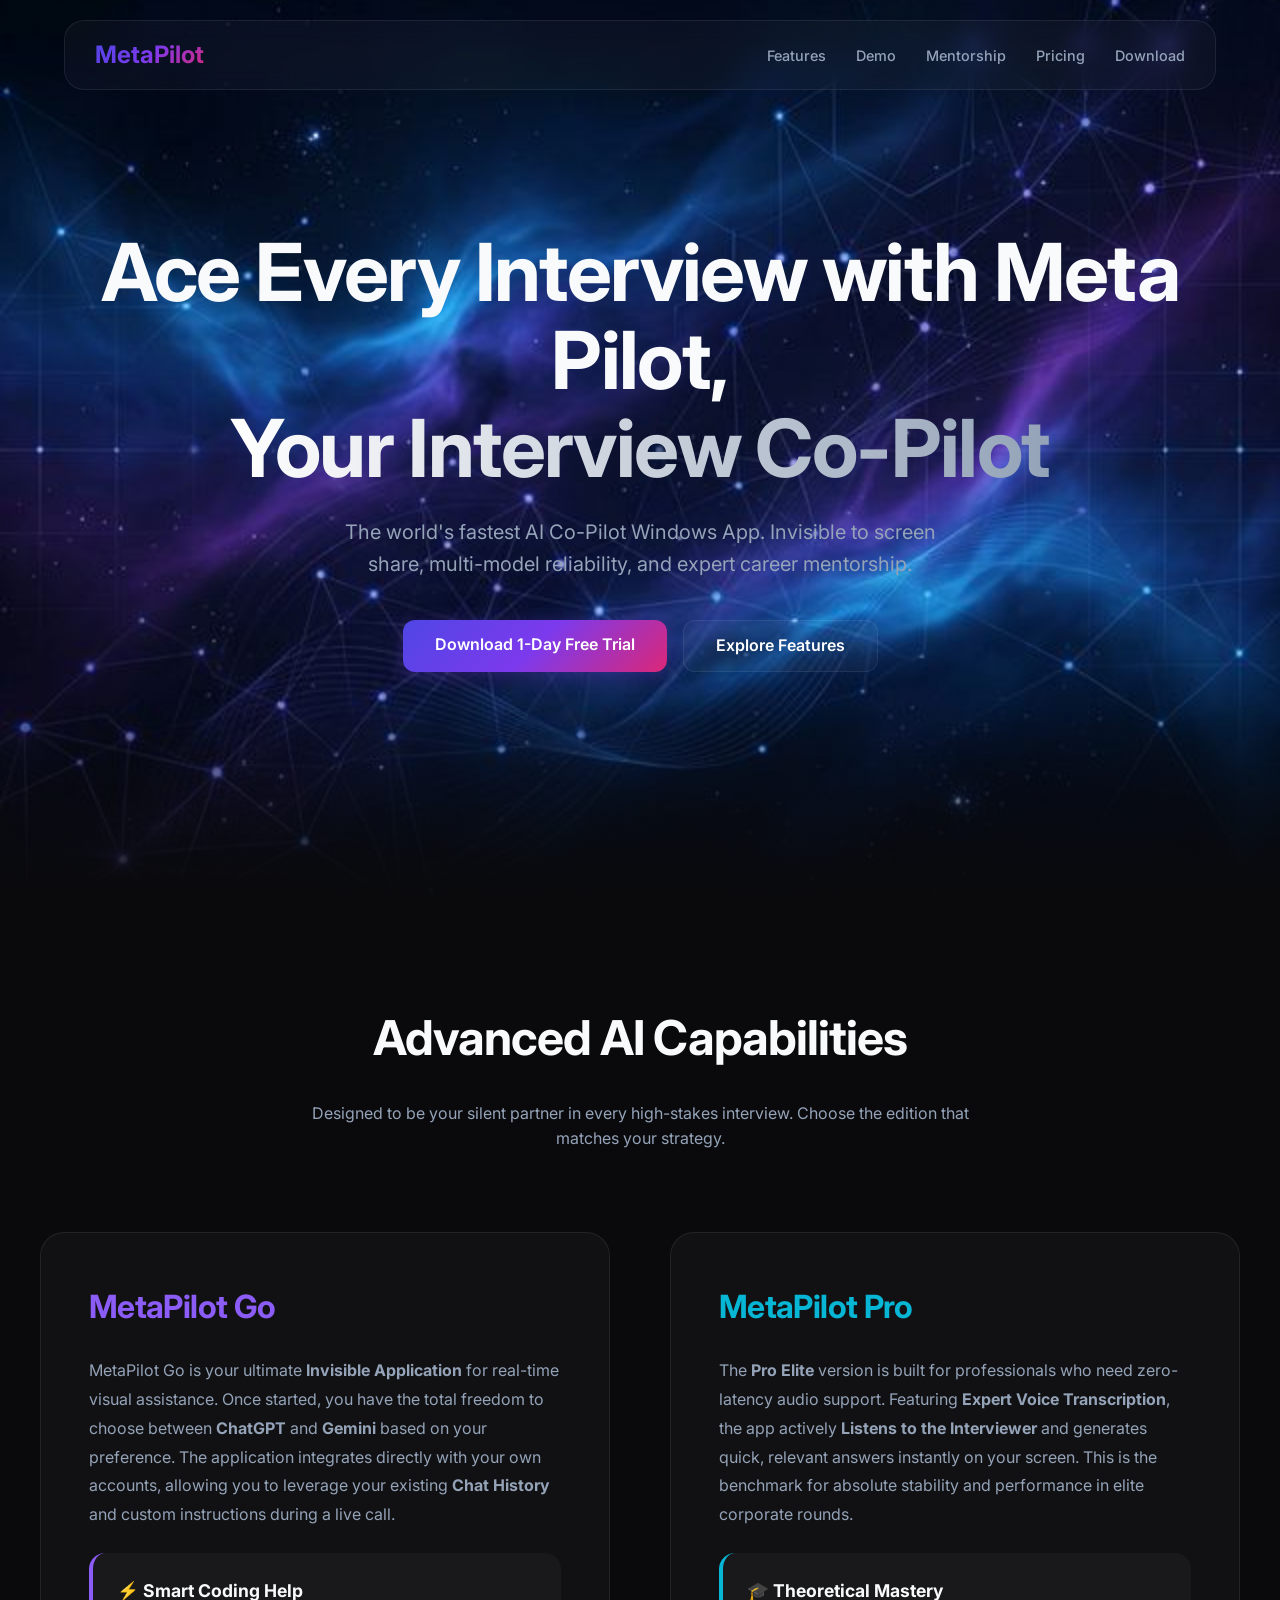
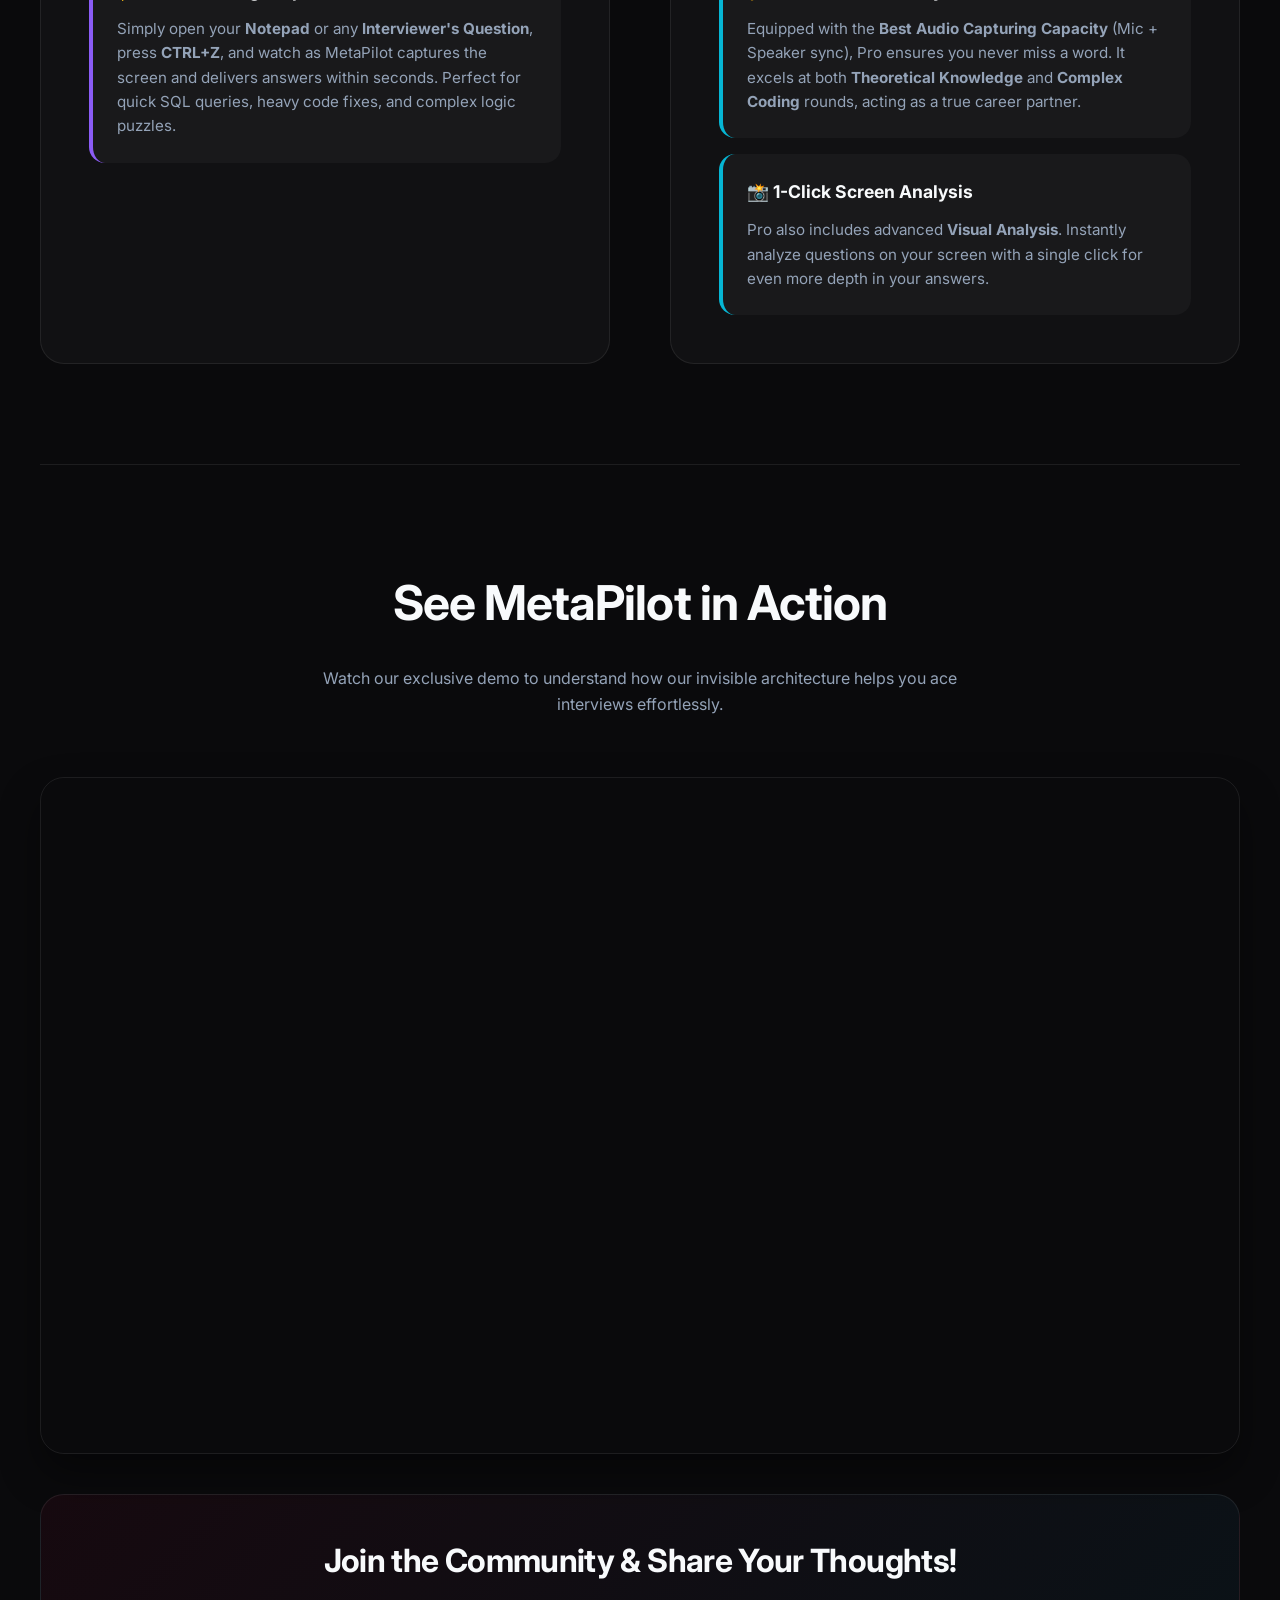
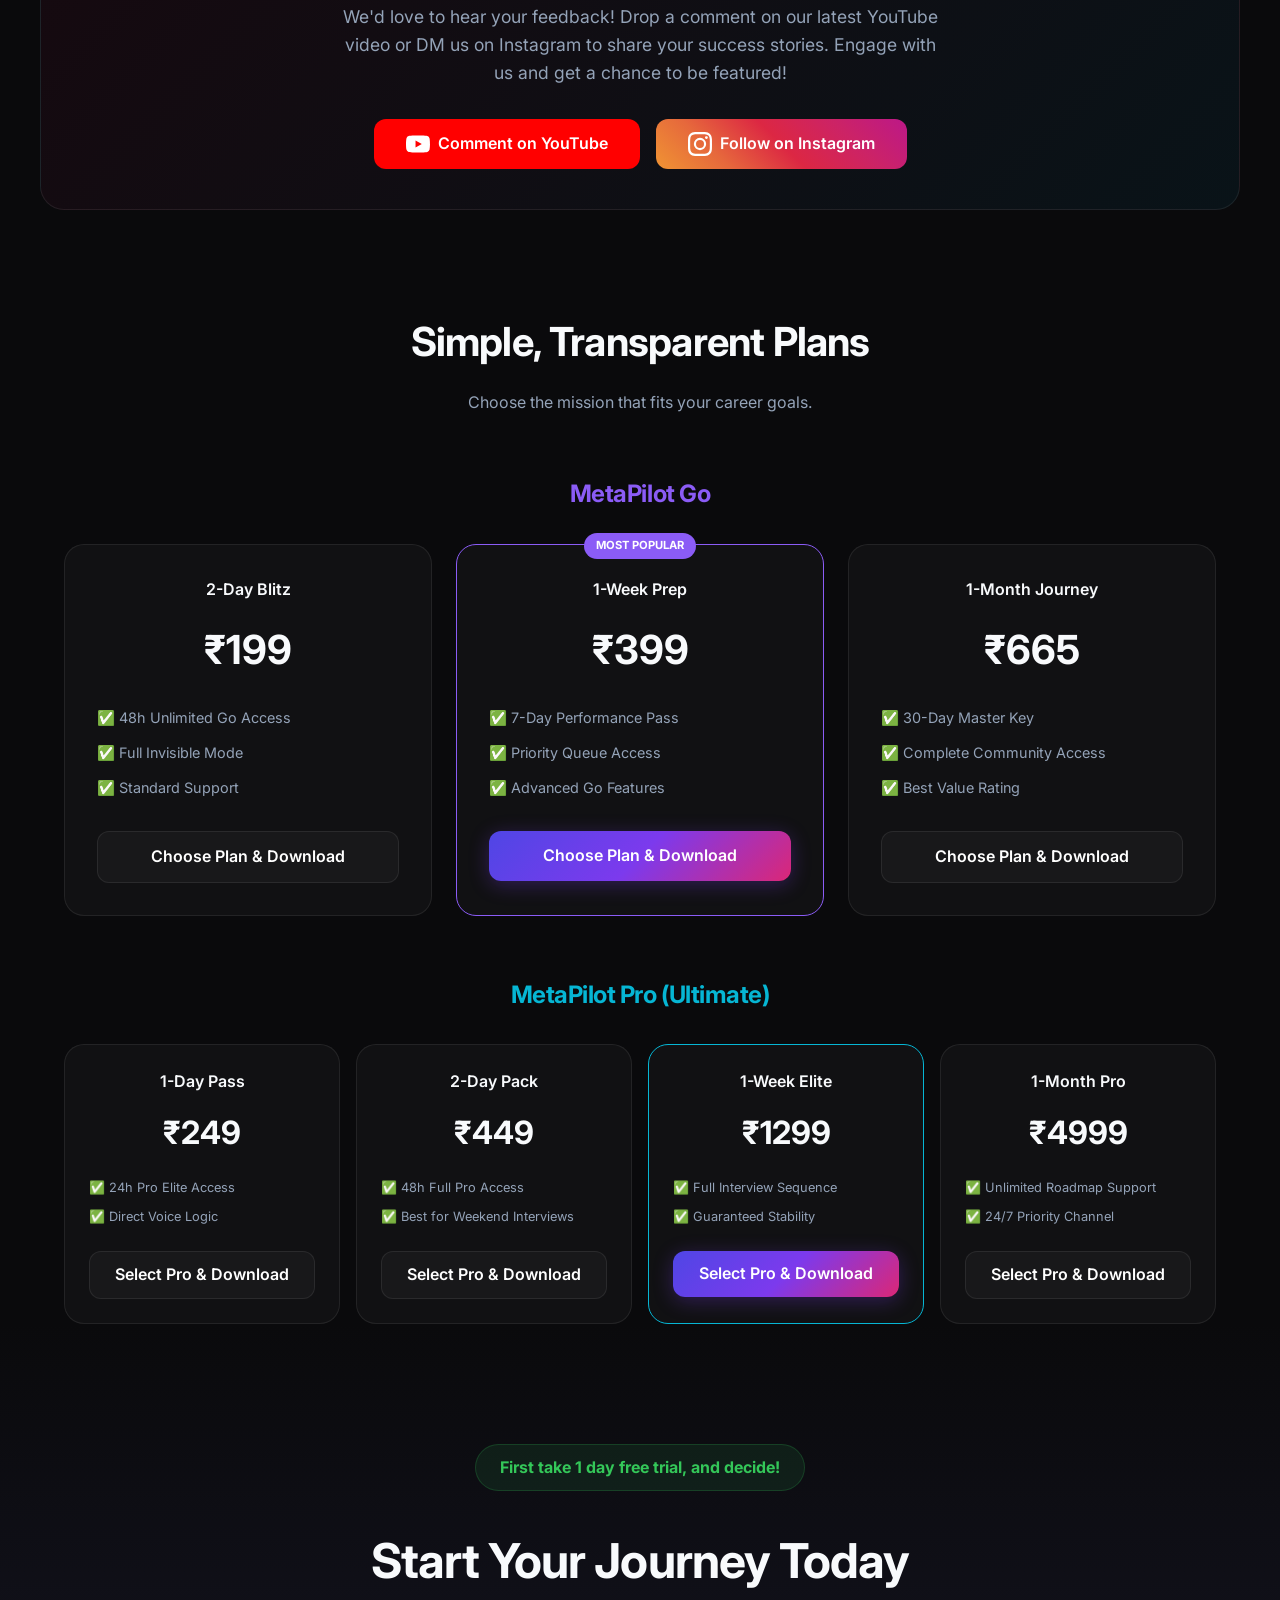
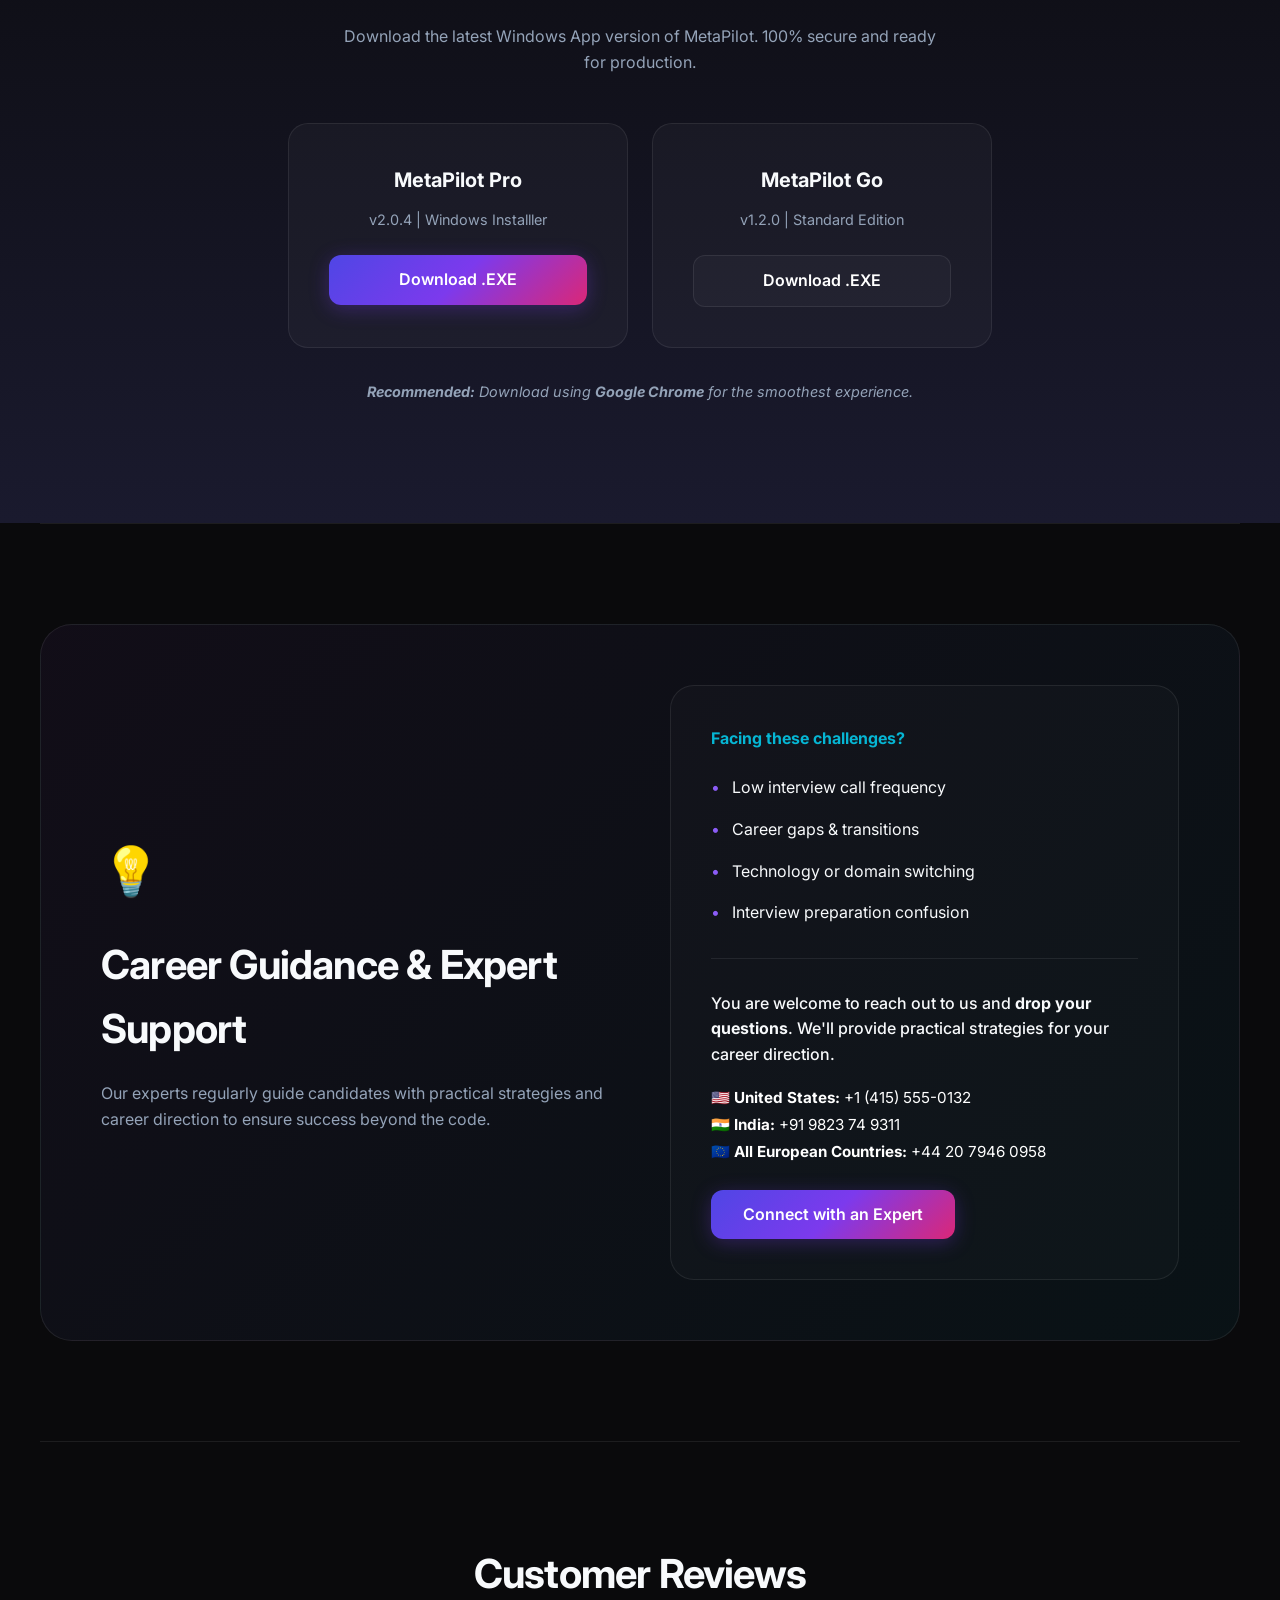
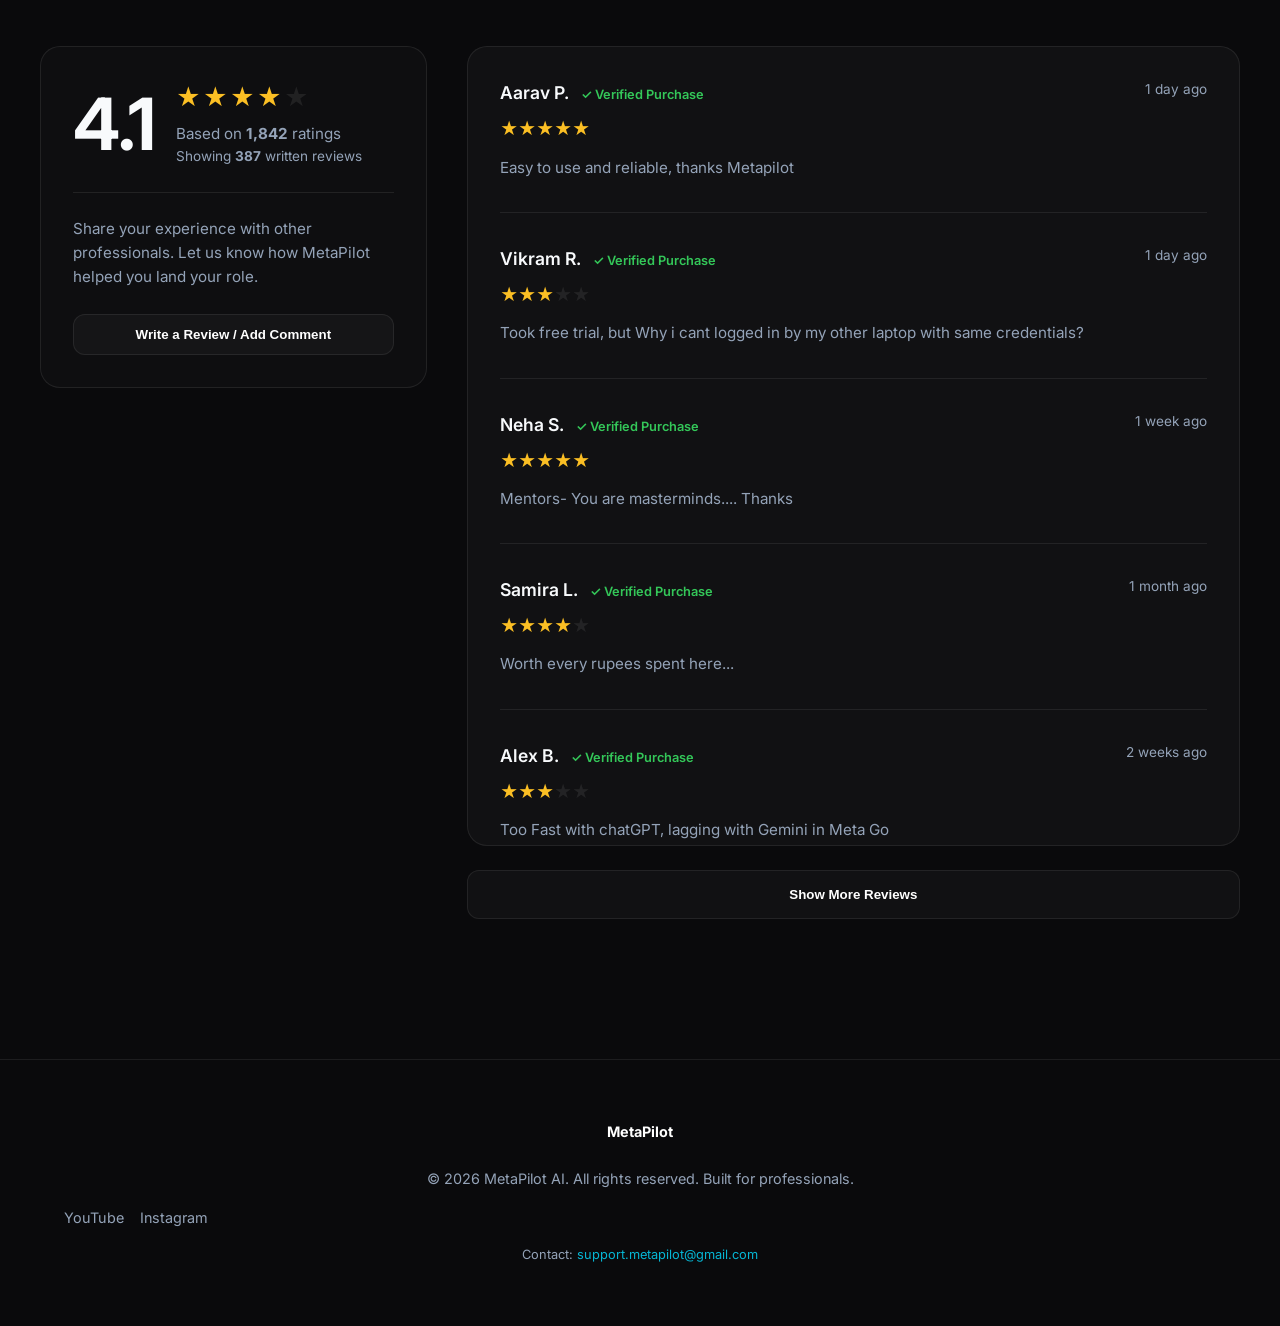
==== index.html @ 5169c0a6 "Add files via upload Youtube and Insta link" ====
<!DOCTYPE html>
<html lang="en">
<head>
    <meta charset="UTF-8">
    <meta name="viewport" content="width=device-width, initial-scale=1.0">
    <title>MetaPilot - World's Fastest AI Interview Co-Pilot</title>
    <meta name="description" content="Ace every interview with MetaPilot Pro/Go Windows App. Sub-0.5s real-time AI assistance, visual screenshot analysis, and 100% invisible mode architecture.">
    <link rel="stylesheet" href="style.css?v=3">
    <link rel="preconnect" href="https://fonts.googleapis.com">
    <link rel="preconnect" href="https://fonts.gstatic.com" crossorigin>
    <link href="https://fonts.googleapis.com/css2?family=Inter:wght@400;600;700&display=swap" rel="stylesheet">
</head>
<body>
    <nav class="navbar glass">
        <div style="font-weight: 700; font-size: 1.5rem; background: var(--nebula-gradient); -webkit-background-clip: text; background-clip: text; -webkit-text-fill-color: transparent;">MetaPilot</div>
        <div class="nav-links">
            <a href="#features">Features</a>
            <a href="#demo">Demo</a>
            <a href="#mentorship">Mentorship</a>
            <a href="#pricing">Pricing</a>
            <a href="#download">Download</a>
        </div>
    </nav>

    <header class="hero" style="position: relative; height: 100vh; display: flex; align-items: center; justify-content: center; overflow: hidden; background: url('images/hero-bg.png') center/cover no-repeat;">
        <div class="container reveal" style="text-align: center; z-index: 1;">
            <h1 style="font-size: clamp(2.5rem, 8vw, 5rem); font-weight: 700; line-height: 1.1; margin-bottom: 24px;">Ace Every Interview with Meta Pilot,<br><span class="gradient-text">Your Interview Co-Pilot</span></h1>
            <p style="color: var(--text-dim); font-size: 1.25rem; max-width: 600px; margin: 0 auto 40px; line-height: 1.6;">The world's fastest AI Co-Pilot Windows App. Invisible to screen share, multi-model reliability, and expert career mentorship.</p>
            <div style="display: flex; gap: 16px; justify-content: center;">
                <a href="#download" class="btn btn-primary">Download 1-Day Free Trial</a>
                <a href="#features" class="btn btn-secondary">Explore Features</a>
            </div>
        </div>
        <div style="position: absolute; bottom: 0; left: 0; width: 100%; height: 200px; background: linear-gradient(transparent, var(--primary-bg));"></div>
    </header>

    <section id="features" class="container reveal" style="padding: 100px 0;">
        <div style="text-align: center; margin-bottom: 80px;">
            <h2 style="font-size: 3rem; margin-bottom: 24px;">Advanced AI Capabilities</h2>
            <p style="color: var(--text-dim); max-width: 700px; margin: 0 auto;">Designed to be your silent partner in every high-stakes interview. Choose the edition that matches your strategy.</p>
        </div>

        <div class="features-grid">
            <div class="glass" style="padding: 48px; border-radius: 24px;">
                <h3 style="color: var(--accent-purple); font-size: 2rem; margin-bottom: 24px;">MetaPilot Go</h3>
                <p style="color: var(--text-dim); line-height: 1.8; margin-bottom: 24px;">
                    MetaPilot Go is your ultimate <b>Invisible Application</b> for real-time visual assistance. 
                    Once started, you have the total freedom to choose between <b>ChatGPT</b> and <b>Gemini</b> based on your preference. 
                    The application integrates directly with your own accounts, allowing you to leverage your existing <b>Chat History</b> and custom instructions during a live call.
                </p>
                <div style="background: rgba(255,255,255,0.03); padding: 24px; border-radius: 16px; border-left: 4px solid var(--accent-purple);">
                    <h4 style="margin-bottom: 12px; font-size: 1.1rem;">⚡ Smart Coding Help</h4>
                    <p style="font-size: 0.95rem; color: var(--text-dim); line-height: 1.6;">
                        Simply open your <b>Notepad</b> or any <b>Interviewer's Question</b>, press <b>CTRL+Z</b>, and watch as MetaPilot captures the screen and delivers answers within seconds. 
                        Perfect for quick SQL queries, heavy code fixes, and complex logic puzzles.
                    </p>
                </div>
            </div>

            <div class="glass" style="padding: 48px; border-radius: 24px;">
                <h3 style="color: var(--accent-cyan); font-size: 2rem; margin-bottom: 24px;">MetaPilot Pro</h3>
                <p style="color: var(--text-dim); line-height: 1.8; margin-bottom: 24px;">
                    The <b>Pro Elite</b> version is built for professionals who need zero-latency audio support. 
                    Featuring <b>Expert Voice Transcription</b>, the app actively <b>Listens to the Interviewer</b> and generates quick, relevant answers instantly on your screen.
                    This is the benchmark for absolute stability and performance in elite corporate rounds.
                </p>
                <div style="background: rgba(255,255,255,0.03); padding: 24px; border-radius: 16px; border-left: 4px solid var(--accent-cyan); margin-bottom: 16px;">
                    <h4 style="margin-bottom: 12px; font-size: 1.1rem;">🎓 Theoretical Mastery</h4>
                    <p style="font-size: 0.95rem; color: var(--text-dim); line-height: 1.6;">
                        Equipped with the <b>Best Audio Capturing Capacity</b> (Mic + Speaker sync), Pro ensures you never miss a word. 
                        It excels at both <b>Theoretical Knowledge</b> and <b>Complex Coding</b> rounds, acting as a true career partner.
                    </p>
                </div>
                <div style="background: rgba(255,255,255,0.03); padding: 24px; border-radius: 16px; border-left: 4px solid var(--accent-cyan);">
                    <h4 style="margin-bottom: 12px; font-size: 1.1rem;">📸 1-Click Screen Analysis</h4>
                    <p style="font-size: 0.95rem; color: var(--text-dim); line-height: 1.6;">
                        Pro also includes advanced <b>Visual Analysis</b>. Instantly analyze questions on your screen with a single click for even more depth in your answers.
                    </p>
                </div>
            </div>
        </div>
    </section>

    <section id="demo" class="container reveal" style="padding: 100px 0; border-top: 1px solid var(--glass-border);">
        <div style="text-align: center; margin-bottom: 60px;">
            <h2 style="font-size: 3rem; margin-bottom: 24px;">See MetaPilot in Action</h2>
            <p style="color: var(--text-dim); max-width: 700px; margin: 0 auto;">Watch our exclusive demo to understand how our invisible architecture helps you ace interviews effortlessly.</p>
        </div>
        
        <div style="position: relative; padding-bottom: 56.25%; height: 0; overflow: hidden; max-width: 100%; border-radius: 24px; box-shadow: 0 20px 40px rgba(0,0,0,0.4); border: 1px solid var(--glass-border); margin-bottom: 40px;">
            <iframe style="position: absolute; top: 0; left: 0; width: 100%; height: 100%;" src="https://www.youtube.com/embed/jSiHe4qW31Q" title="MetaPilot Demo Video" frameborder="0" allow="accelerometer; autoplay; clipboard-write; encrypted-media; gyroscope; picture-in-picture; web-share" allowfullscreen></iframe>
        </div>

        <div class="glass" style="padding: 40px; border-radius: 24px; text-align: center; background: linear-gradient(135deg, rgba(255, 0, 80, 0.05), rgba(0, 195, 255, 0.05)); border: 1px solid var(--glass-border);">
            <h3 style="font-size: 2rem; margin-bottom: 16px;">Join the Community & Share Your Thoughts!</h3>
            <p style="color: var(--text-dim); font-size: 1.1rem; max-width: 600px; margin: 0 auto 32px; line-height: 1.6;">We'd love to hear your feedback! Drop a comment on our latest YouTube video or DM us on Instagram to share your success stories. Engage with us and get a chance to be featured!</p>
            <div style="display: flex; gap: 16px; justify-content: center; flex-wrap: wrap;">
                <a href="https://www.youtube.com/@metapilotapps" target="_blank" class="btn" style="background: #FF0000; color: white; display: flex; align-items: center; gap: 8px;">
                    <svg width="24" height="24" viewBox="0 0 24 24" fill="currentColor"><path d="M23.498 6.186a3.016 3.016 0 0 0-2.122-2.136C19.505 3.545 12 3.545 12 3.545s-7.505 0-9.377.505A3.017 3.017 0 0 0 .502 6.186C0 8.07 0 12 0 12s0 3.93.502 5.814a3.016 3.016 0 0 0 2.122 2.136c1.871.505 9.376.505 9.376.505s7.505 0 9.377-.505a3.015 3.015 0 0 0 2.122-2.136C24 15.93 24 12 24 12s0-3.93-.502-5.814zM9.545 15.568V8.432L15.818 12l-6.273 3.568z"/></svg>
                    Comment on YouTube
                </a>
                <a href="https://www.instagram.com/metapilot_go_pro" target="_blank" class="btn" style="background: linear-gradient(45deg, #f09433 0%, #e6683c 25%, #dc2743 50%, #cc2366 75%, #bc1888 100%); color: white; display: flex; align-items: center; gap: 8px;">
                    <svg width="24" height="24" viewBox="0 0 24 24" fill="currentColor"><path d="M12 2.163c3.204 0 3.584.012 4.85.07 3.252.148 4.771 1.691 4.919 4.919.058 1.265.069 1.645.069 4.849 0 3.205-.012 3.584-.069 4.849-.149 3.225-1.664 4.771-4.919 4.919-1.266.058-1.644.07-4.85.07-3.204 0-3.584-.012-4.849-.07-3.26-.149-4.771-1.699-4.919-4.92-.058-1.265-.07-1.644-.07-4.849 0-3.204.013-3.583.07-4.849.149-3.227 1.664-4.771 4.919-4.919 1.266-.057 1.645-.069 4.849-.069zM12 0C8.741 0 8.333.014 7.053.072 2.695.272.273 2.69.073 7.052.014 8.333 0 8.741 0 12c0 3.259.014 3.668.072 4.948.2 4.358 2.618 6.78 6.98 6.98C8.333 23.986 8.741 24 12 24c3.259 0 3.668-.014 4.948-.072 4.354-.2 6.782-2.618 6.979-6.98.059-1.28.073-1.689.073-4.948 0-3.259-.014-3.667-.072-4.947-.196-4.354-2.617-6.78-6.979-6.98C15.668.014 15.259 0 12 0zm0 5.838a6.162 6.162 0 100 12.324 6.162 6.162 0 000-12.324zM12 16a4 4 0 110-8 4 4 0 010 8zm6.406-11.845a1.44 1.44 0 100 2.881 1.44 1.44 0 000-2.881z"/></svg>
                    Follow on Instagram
                </a>
            </div>
        </div>
    </section>

    <section id="pricing" class="container">
        <div style="text-align: center; margin-bottom: 60px;">
            <h2 style="font-size: 2.5rem; margin-bottom: 16px;">Simple, Transparent Plans</h2>
            <p style="color: var(--text-dim);">Choose the mission that fits your career goals.</p>
        </div>

        <!-- MetaPilot Go -->
        <div style="text-align: center; margin-bottom: 40px;">
            <h3 style="color: var(--accent-purple); font-size: 1.5rem; margin-bottom: 30px;">MetaPilot Go</h3>
            <div style="display: grid; grid-template-columns: repeat(auto-fit, minmax(280px, 1fr)); gap: 24px; margin-bottom: 60px;">
                <div class="glass" style="padding: 32px; text-align: center;">
                    <div style="font-weight: 600; margin-bottom: 16px;">2-Day Blitz</div>
                    <div style="font-size: 2.5rem; font-weight: 700; margin-bottom: 24px;">₹199</div>
                    <ul style="list-style: none; text-align: left; font-size: 0.9rem; color: var(--text-dim); margin-bottom: 32px;">
                        <li style="margin-bottom: 12px;">✅ 48h Unlimited Go Access</li>
                        <li style="margin-bottom: 12px;">✅ Full Invisible Mode</li>
                        <li style="margin-bottom: 12px;">✅ Standard Support</li>
                    </ul>
                    <a href="https://drive.google.com/uc?export=download&id=17YVtttKGi9-FTCYceb2PzPKKV_yeqshz" class="btn btn-secondary" style="width: 100%;">Choose Plan & Download</a>
                </div>
                <div class="glass" style="padding: 32px; text-align: center; border: 1px solid var(--accent-purple);">
                    <div style="position: absolute; top: -12px; left: 50%; transform: translateX(-50%); background: var(--accent-purple); color: white; padding: 4px 12px; border-radius: 100px; font-size: 0.7rem; font-weight: 700;">MOST POPULAR</div>
                    <div style="font-weight: 600; margin-bottom: 16px;">1-Week Prep</div>
                    <div style="font-size: 2.5rem; font-weight: 700; margin-bottom: 24px;">₹399</div>
                    <ul style="list-style: none; text-align: left; font-size: 0.9rem; color: var(--text-dim); margin-bottom: 32px;">
                        <li style="margin-bottom: 12px;">✅ 7-Day Performance Pass</li>
                        <li style="margin-bottom: 12px;">✅ Priority Queue Access</li>
                        <li style="margin-bottom: 12px;">✅ Advanced Go Features</li>
                    </ul>
                    <a href="https://drive.google.com/uc?export=download&id=17YVtttKGi9-FTCYceb2PzPKKV_yeqshz" class="btn btn-primary" style="width: 100%;">Choose Plan & Download</a>
                </div>
                <div class="glass" style="padding: 32px; text-align: center;">
                    <div style="font-weight: 600; margin-bottom: 16px;">1-Month Journey</div>
                    <div style="font-size: 2.5rem; font-weight: 700; margin-bottom: 24px;">₹665</div>
                    <ul style="list-style: none; text-align: left; font-size: 0.9rem; color: var(--text-dim); margin-bottom: 32px;">
                        <li style="margin-bottom: 12px;">✅ 30-Day Master Key</li>
                        <li style="margin-bottom: 12px;">✅ Complete Community Access</li>
                        <li style="margin-bottom: 12px;">✅ Best Value Rating</li>
                    </ul>
                    <a href="https://drive.google.com/uc?export=download&id=17YVtttKGi9-FTCYceb2PzPKKV_yeqshz" class="btn btn-secondary" style="width: 100%;">Choose Plan & Download</a>
                </div>
            </div>
        </div>

        <!-- MetaPilot Pro -->
        <div style="text-align: center;">
            <h3 style="color: var(--accent-cyan); font-size: 1.5rem; margin-bottom: 30px;">MetaPilot Pro (Ultimate)</h3>
            <div style="display: grid; grid-template-columns: repeat(auto-fit, minmax(240px, 1fr)); gap: 16px;">
                <div class="glass" style="padding: 24px; text-align: center;">
                    <div style="font-weight: 600; margin-bottom: 12px;">1-Day Pass</div>
                    <div style="font-size: 2rem; font-weight: 700; margin-bottom: 20px;">₹249</div>
                    <ul style="list-style: none; text-align: left; font-size: 0.8rem; color: var(--text-dim); margin-bottom: 24px;">
                        <li style="margin-bottom: 8px;">✅ 24h Pro Elite Access</li>
                        <li style="margin-bottom: 8px;">✅ Direct Voice Logic</li>
                    </ul>
                    <a href="https://drive.google.com/uc?export=download&id=18RguVonXUL7zCMPEw0Ik7EQMGIvAMTkX" class="btn btn-secondary" style="width: 100%; padding: 10px;">Select Pro & Download</a>
                </div>
                <div class="card glass" style="padding: 24px; text-align: center;">
                    <div style="font-weight: 600; margin-bottom: 12px;">2-Day Pack</div>
                    <div style="font-size: 2rem; font-weight: 700; margin-bottom: 20px;">₹449</div>
                    <ul style="list-style: none; text-align: left; font-size: 0.8rem; color: var(--text-dim); margin-bottom: 24px;">
                        <li style="margin-bottom: 8px;">✅ 48h Full Pro Access</li>
                        <li style="margin-bottom: 8px;">✅ Best for Weekend Interviews</li>
                    </ul>
                    <a href="https://drive.google.com/uc?export=download&id=18RguVonXUL7zCMPEw0Ik7EQMGIvAMTkX" class="btn btn-secondary" style="width: 100%; padding: 10px;">Select Pro & Download</a>
                </div>
                <div class="glass" style="padding: 24px; text-align: center; border: 1px solid var(--accent-cyan);">
                    <div style="font-weight: 600; margin-bottom: 12px;">1-Week Elite</div>
                    <div style="font-size: 2rem; font-weight: 700; margin-bottom: 20px;">₹1299</div>
                    <ul style="list-style: none; text-align: left; font-size: 0.8rem; color: var(--text-dim); margin-bottom: 24px;">
                        <li style="margin-bottom: 8px;">✅ Full Interview Sequence</li>
                        <li style="margin-bottom: 8px;">✅ Guaranteed Stability</li>
                    </ul>
                    <a href="https://drive.google.com/uc?export=download&id=18RguVonXUL7zCMPEw0Ik7EQMGIvAMTkX" class="btn btn-primary" style="width: 100%; padding: 10px;">Select Pro & Download</a>
                </div>
                <div class="glass" style="padding: 24px; text-align: center;">
                    <div style="font-weight: 600; margin-bottom: 12px;">1-Month Pro</div>
                    <div style="font-size: 2rem; font-weight: 700; margin-bottom: 20px;">₹4999</div>
                    <ul style="list-style: none; text-align: left; font-size: 0.8rem; color: var(--text-dim); margin-bottom: 24px;">
                        <li style="margin-bottom: 8px;">✅ Unlimited Roadmap Support</li>
                        <li style="margin-bottom: 8px;">✅ 24/7 Priority Channel</li>
                    </ul>
                    <a href="https://drive.google.com/uc?export=download&id=18RguVonXUL7zCMPEw0Ik7EQMGIvAMTkX" class="btn btn-secondary" style="width: 100%; padding: 10px;">Select Pro & Download</a>
                </div>
            </div>
        </div>
    </section>

    <section id="download" style="background: linear-gradient(to bottom, var(--primary-bg), #1a1a2e); padding: 120px 0;">
        <div class="container" style="text-align: center;">
            <div style="display: inline-block; padding: 10px 24px; border-radius: 100px; background: rgba(52, 199, 89, 0.1); border: 1px solid rgba(52, 199, 89, 0.2); color: #34c759; font-size: 1rem; font-weight: 700; margin-bottom: 32px;">First take 1 day free trial, and decide!</div>
            <h2 style="font-size: 3rem; margin-bottom: 24px;">Start Your Journey Today</h2>
            <p style="color: var(--text-dim); margin-bottom: 48px; max-width: 600px; margin-inline: auto;">Download the latest Windows App version of MetaPilot. 100% secure and ready for production.</p>
            <div style="display: flex; flex-wrap: wrap; gap: 24px; justify-content: center; margin-bottom: 32px;">
                <div class="glass" style="padding: 40px; width: 340px;">
                    <div style="font-weight: 700; font-size: 1.25rem; margin-bottom: 12px;">MetaPilot Pro</div>
                    <div style="color: var(--text-dim); font-size: 0.9rem; margin-bottom: 24px;">v2.0.4 | Windows Installler</div>
                    <a href="https://drive.google.com/uc?export=download&id=18RguVonXUL7zCMPEw0Ik7EQMGIvAMTkX" class="btn btn-primary" style="width: 100%;">Download .EXE</a>
                </div>
                <div class="glass" style="padding: 40px; width: 340px;">
                    <div style="font-weight: 700; font-size: 1.25rem; margin-bottom: 12px;">MetaPilot Go</div>
                    <div style="color: var(--text-dim); font-size: 0.9rem; margin-bottom: 24px;">v1.2.0 | Standard Edition</div>
                    <a href="https://drive.google.com/uc?export=download&id=17YVtttKGi9-FTCYceb2PzPKKV_yeqshz" class="btn btn-secondary" style="width: 100%;">Download .EXE</a>
                </div>
            </div>
            <div style="color: var(--text-dim); font-size: 0.9rem; font-style: italic;"><b>Recommended:</b> Download using <b>Google Chrome</b> for the smoothest experience.</div>
        </div>
    </section>

    <section id="mentorship" class="container reveal" style="padding: 100px 0; border-top: 1px solid var(--glass-border);">
        <div class="glass" style="padding: 60px; border-radius: 32px; background: linear-gradient(135deg, rgba(168, 85, 247, 0.05), rgba(6, 182, 212, 0.05)); border: 1px solid var(--glass-border);">
            <div class="mentorship-grid">
                <div>
                    <div style="font-size: 3rem; margin-bottom: 24px;">💡</div>
                    <h2 style="font-size: 2.5rem; margin-bottom: 20px;">Career Guidance & Expert Support</h2>
                    <p style="color: var(--text-dim); line-height: 1.6;">Our experts regularly guide candidates with practical strategies and career direction to ensure success beyond the code.</p>
                </div>
                <div style="background: rgba(255,255,255,0.02); padding: 40px; border-radius: 24px; border: 1px solid var(--glass-border);">
                    <h4 style="margin-bottom: 24px; color: var(--accent-cyan);">Facing these challenges?</h4>
                    <ul style="list-style: none; padding: 0; margin-bottom: 32px;">
                        <li style="margin-bottom: 16px; display: flex; align-items: center; gap: 12px;">
                            <span style="color: var(--accent-purple);">•</span> Low interview call frequency
                        </li>
                        <li style="margin-bottom: 16px; display: flex; align-items: center; gap: 12px;">
                            <span style="color: var(--accent-purple);">•</span> Career gaps & transitions
                        </li>
                        <li style="margin-bottom: 16px; display: flex; align-items: center; gap: 12px;">
                            <span style="color: var(--accent-purple);">•</span> Technology or domain switching
                        </li>
                        <li style="margin-bottom: 16px; display: flex; align-items: center; gap: 12px;">
                            <span style="color: var(--accent-purple);">•</span> Interview preparation confusion
                        </li>
                    </ul>
                    <hr style="border: none; border-top: 1px solid var(--glass-border); margin: 32px 0;">
                    <p style="margin-bottom: 16px; font-weight: 500; line-height: 1.6;">You are welcome to reach out to us and <b>drop your questions</b>. We'll provide practical strategies for your career direction.</p>
                    <div style="font-size: 0.95rem; color: white; margin-bottom: 24px; line-height: 1.8;">
                        <b>🇺🇸 United States:</b> +1 (415) 555-0132<br>
                        <b>🇮🇳 India:</b> +91 9823 74 9311<br>
                        <b>🇪🇺 All European Countries:</b> +44 20 7946 0958
                    </div>
                    <a href="mailto:support.metapilot@gmail.com" class="btn btn-primary" style="display: inline-block; text-decoration: none;">Connect with an Expert</a>
                </div>
            </div>
        </div>
    </section>

    <!-- Realistic Review Section -->
    <section id="reviews" class="container reveal" style="padding: 100px 0; border-top: 1px solid var(--glass-border);">
        <h2 style="font-size: 2.5rem; margin-bottom: 40px; text-align: center;">Customer Reviews</h2>
        
        <div style="display: flex; flex-wrap: wrap; gap: 40px; justify-content: space-between; align-items: flex-start; margin-bottom: 40px;">
            <!-- Review Summary & Form -->
            <div style="flex: 1; min-width: 300px;">
                <div style="padding: 32px; background: rgba(255,255,255,0.02); border-radius: 20px; border: 1px solid var(--glass-border); margin-bottom: 24px;">
                    <div style="display: flex; align-items: center; gap: 20px; margin-bottom: 24px;">
                        <div style="font-size: 4.5rem; font-weight: 700; color: var(--text-main); line-height: 1;">4.1</div>
                        <div>
                            <div style="color: #fbbf24; font-size: 1.5rem; letter-spacing: 2px;">★★★★<span style="color: var(--glass-border);">★</span></div>
                            <div style="color: var(--text-dim); font-size: 0.95rem; margin-top: 4px;">Based on <b>1,842</b> ratings</div>
                            <div style="color: var(--text-dim); font-size: 0.85rem;">Showing <b>387</b> written reviews</div>
                        </div>
                    </div>
                    <hr style="border: none; border-top: 1px solid var(--glass-border); margin: 24px 0;">
                    <p style="color: var(--text-dim); font-size: 0.95rem; margin-bottom: 24px;">Share your experience with other professionals. Let us know how MetaPilot helped you land your role.</p>
                    <button id="btn-write-review" class="btn btn-secondary" style="width: 100%; text-align: center;">Write a Review / Add Comment</button>
                </div>

                <!-- Hidden Review Form -->
                <div id="write-review-form" class="glass" style="display: none; padding: 32px; border-radius: 20px;">
                    <h3 style="margin-bottom: 16px;">Write a Review</h3>
                    <input type="text" id="review-name" placeholder="Your Name" style="width: 100%; padding: 12px; margin-bottom: 16px; border-radius: 8px; border: 1px solid var(--glass-border); background: rgba(0,0,0,0.2); color: white; font-family: 'Inter', sans-serif;">
                    <select id="review-rating" style="width: 100%; padding: 12px; margin-bottom: 16px; border-radius: 8px; border: 1px solid var(--glass-border); background: #1a1a2e; color: white; font-family: 'Inter', sans-serif;">
                        <option value="5">5 Stars - Excellent</option>
                        <option value="4">4 Stars - Good</option>
                        <option value="3">3 Stars - Average</option>
                        <option value="2">2 Stars - Poor</option>
                        <option value="1">1 Star - Terrible</option>
                    </select>
                    <textarea id="review-text" placeholder="Share your experience..." rows="4" style="width: 100%; padding: 12px; margin-bottom: 16px; border-radius: 8px; border: 1px solid var(--glass-border); background: rgba(0,0,0,0.2); color: white; font-family: 'Inter', sans-serif; resize: vertical;"></textarea>
                    <button id="btn-submit-review" class="btn btn-primary" style="width: 100%;">Submit Review</button>
                    <div id="review-success-msg" style="display: none; margin-top: 16px; padding: 12px; border-radius: 8px; background: rgba(52, 199, 89, 0.1); border: 1px solid rgba(52, 199, 89, 0.2); color: #34c759; font-size: 0.9rem; font-weight: 600;">✓ Thank you! Your review has been submitted for moderation and will appear shortly.</div>
                </div>
            </div>

            <!-- Review Feed -->
            <div style="flex: 2; min-width: 300px; display: flex; flex-direction: column; gap: 24px;">
                <div id="review-feed" class="glass" style="padding: 32px; border-radius: 20px; display: flex; flex-direction: column; gap: 32px; max-height: 800px; overflow-y: auto;">
                    <!-- Reviews will be injected here by JS -->
                </div>
                <button id="btn-show-more-reviews" class="btn btn-secondary" style="width: 100%; padding: 16px; font-weight: 600;">Show More Reviews</button>
            </div>
            
        </div>
    </section>

    <footer>
        <div class="container">
            <div style="margin-bottom: 24px; font-weight: 700; color: white;">MetaPilot</div>
            <p style="margin-bottom: 16px;">© 2026 MetaPilot AI. All rights reserved. Built for professionals.</p>
            <div style="display: flex; gap: 16px; margin-bottom: 16px;">
                <a href="https://www.youtube.com/@metapilotapps" target="_blank" style="color: var(--text-dim); text-decoration: none;">YouTube</a>
                <a href="https://www.instagram.com/metapilot_go_pro" target="_blank" style="color: var(--text-dim); text-decoration: none;">Instagram</a>
            </div>
            <p style="color: var(--text-dim); font-size: 0.8rem;">Contact: <a href="mailto:support.metapilot@gmail.com" style="color: var(--accent-cyan); text-decoration: none;">support.metapilot@gmail.com</a></p>
        </div>
    </footer>
    <script src="script.js"></script>
</body>
</html>
---- style.css ----
:root {
    --primary-bg: #0a0a0c;
    --accent-purple: #8b5cf6;
    --accent-blue: #3b82f6;
    --accent-cyan: #06b6d4;
    --text-main: #f8fafc;
    --text-dim: #94a3b8;
    --glass-bg: rgba(255, 255, 255, 0.03);
    --glass-border: rgba(255, 255, 255, 0.08);
    --nebula-gradient: linear-gradient(135deg, #4f46e5 0%, #7c3aed 50%, #db2777 100%);
}

* {
    margin: 0;
    padding: 0;
    box-sizing: border-box;
}

body {
    font-family: 'Inter', -apple-system, BlinkMacSystemFont, "Segoe UI", Roboto, sans-serif;
    background-color: var(--primary-bg);
    color: var(--text-main);
    line-height: 1.6;
    overflow-x: hidden;
}

/* Glassmorphism Utility */
.glass {
    background: var(--glass-bg);
    backdrop-filter: blur(12px);
    -webkit-backdrop-filter: blur(12px);
    border: 1px solid var(--glass-border);
    border-radius: 20px;
}

/* Typography */
h1, h2, h3 {
    letter-spacing: -0.02em;
}

.gradient-text {
    background: linear-gradient(to right, #fff, #94a3b8);
    -webkit-background-clip: text;
    background-clip: text;
    -webkit-text-fill-color: transparent;
}

/* Footer */
footer {
    padding: 60px 0;
    border-top: 1px solid var(--glass-border);
    text-align: center;
    color: var(--text-dim);
    font-size: 0.9rem;
}

/* Responsive */
@media (max-width: 768px) {
    nav {
        padding: 10px 20px;
    }
    nav div:last-child {
        display: none !important;
    }
    .hero h1 {
        font-size: 3rem;
    }
    section {
        padding: 60px 0;
    }
}

/* Layout */
.container {
    max-width: 1200px;
    margin: 0 auto;
    padding: 0 1.5rem;
}

section {
    padding: 100px 0;
}

/* Buttons */
.btn {
    display: inline-block;
    padding: 12px 32px;
    border-radius: 12px;
    font-weight: 600;
    text-decoration: none;
    transition: all 0.3s ease;
    cursor: pointer;
    border: none;
}

.btn-primary {
    background: var(--nebula-gradient);
    color: white;
    box-shadow: 0 4px 20px rgba(124, 58, 237, 0.3);
}

.btn-primary:hover {
    transform: translateY(-2px);
    box-shadow: 0 8px 30px rgba(124, 58, 237, 0.5);
}

.btn-secondary {
    background: var(--glass-bg);
    color: white;
    border: 1px solid var(--glass-border);
}

.btn-secondary:hover {
    background: rgba(255, 255, 255, 0.08);
}

/* Navbar */
.navbar {
    position: fixed;
    top: 20px;
    left: 50%;
    transform: translateX(-50%);
    width: 90%;
    max-width: 1200px;
    z-index: 1000;
    padding: 15px 30px;
    display: flex;
    justify-content: space-between;
    align-items: center;
    transition: all 0.3s ease;
}

.nav-links {
    display: flex;
    gap: 30px;
}

.nav-links a {
    text-decoration: none;
    color: var(--text-dim);
    font-size: 0.9rem;
    font-weight: 500;
    transition: color 0.3s ease;
}

.nav-links a:hover {
    color: white;
}

/* Responsive Utilities */
.features-grid {
    display: grid;
    grid-template-columns: 1fr 1fr;
    gap: 60px;
}

.mentorship-grid {
    display: grid;
    grid-template-columns: 1fr 1fr;
    gap: 60px;
    align-items: center;
}

@media (max-width: 1024px) {
    .features-grid, .mentorship-grid {
        grid-template-columns: 1fr;
        gap: 40px;
    }
    .navbar {
        width: 95%;
        padding: 10px 20px;
    }
    .nav-links {
        gap: 15px;
    }
}

@media (max-width: 768px) {
    .nav-links {
        display: none; /* Hide desktop nav for clean mobile look, or keep it if small enough */
    }
    .hero h1 {
        font-size: 2.5rem;
    }
    section {
        padding: 60px 0;
    }
}

/* Animations */
@keyframes fadeInUp {
    from { opacity: 0; transform: translateY(30px); }
    to { opacity: 1; transform: translateY(0); }
}

.reveal {
    animation: fadeInUp 0.8s ease forwards;
}
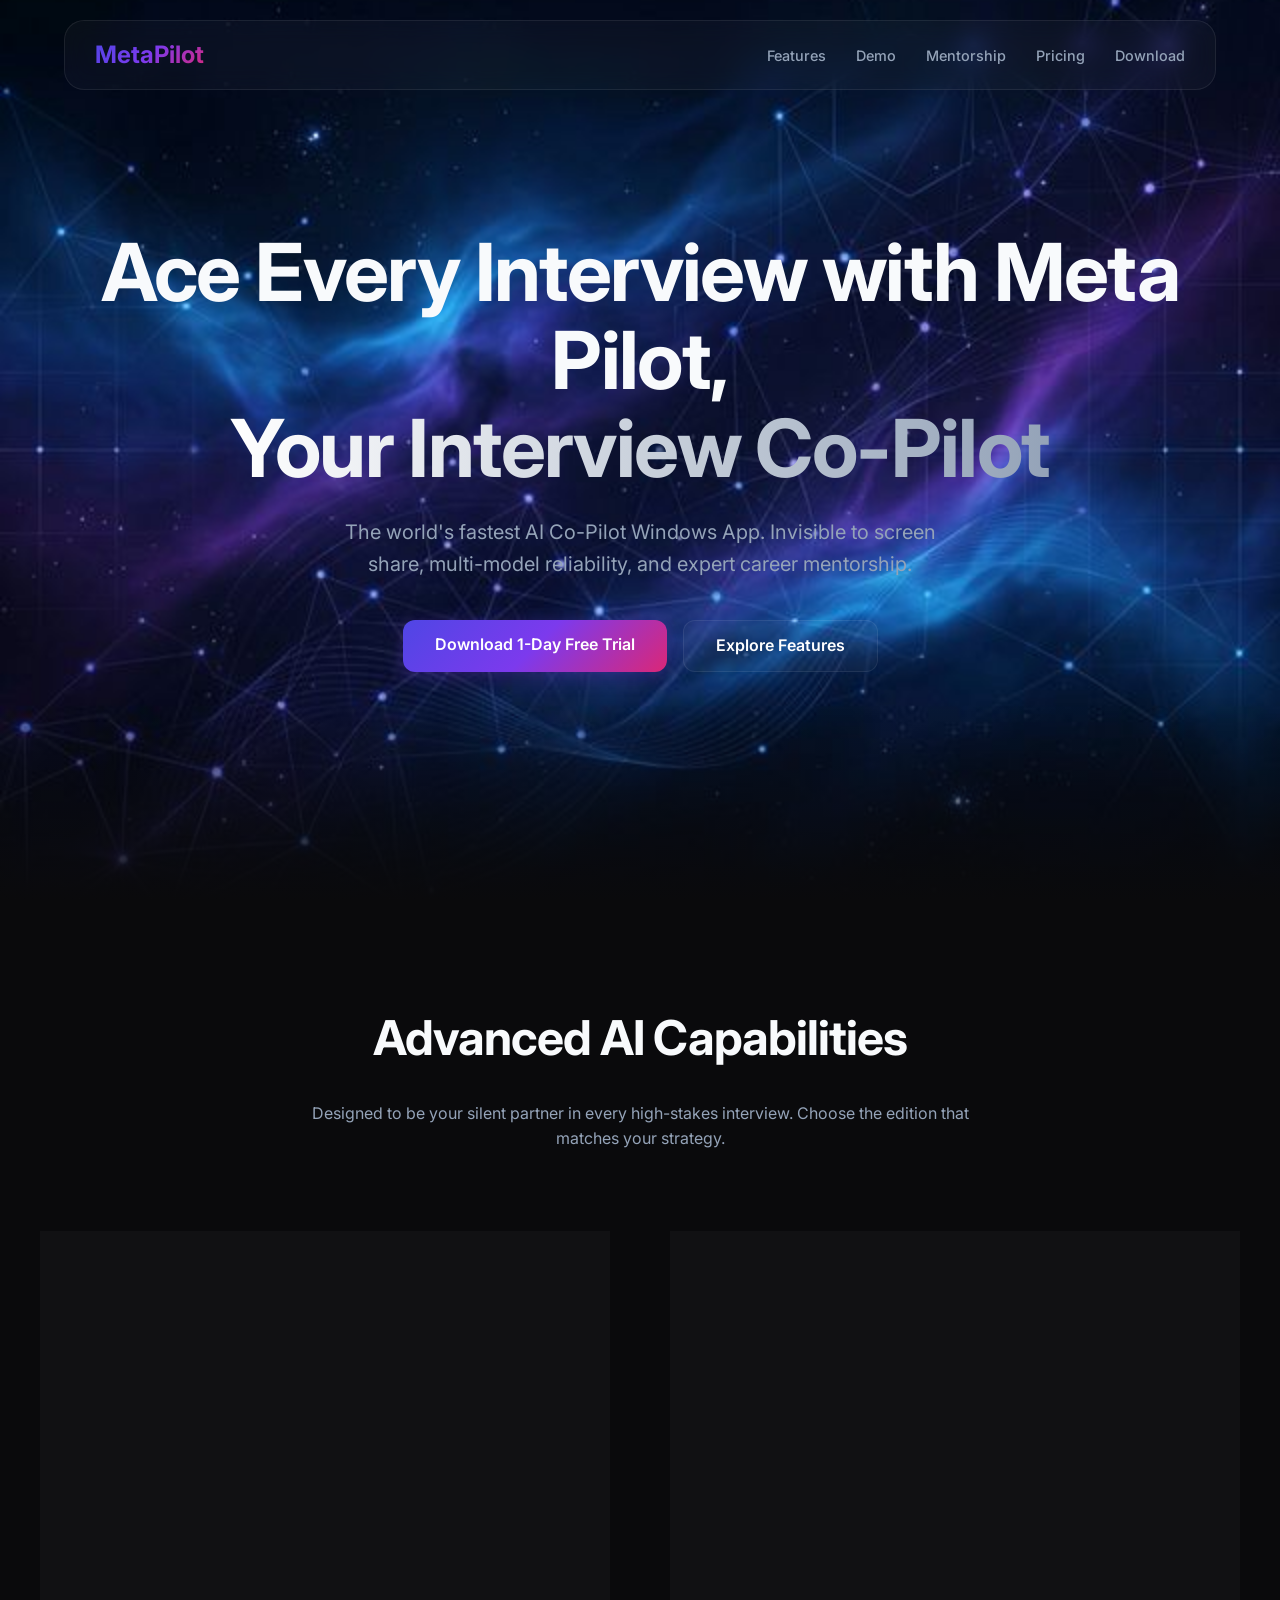
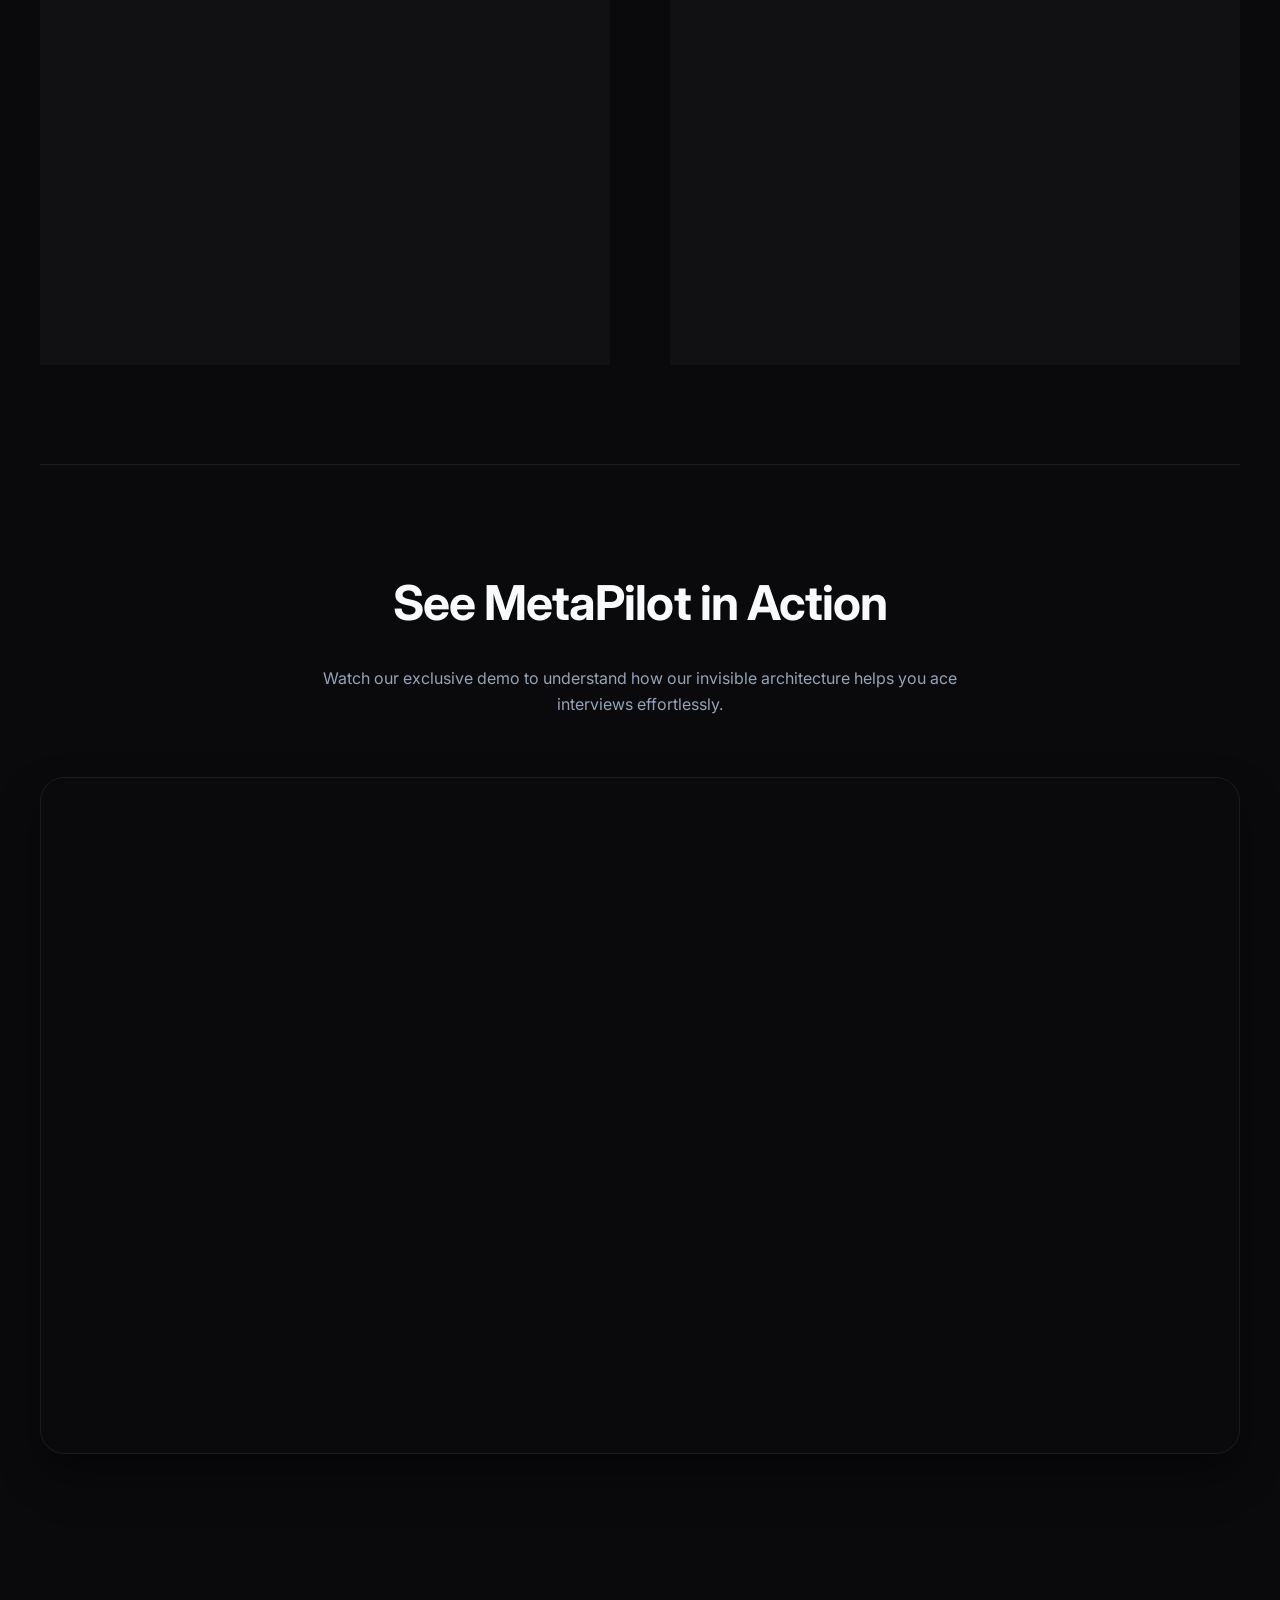
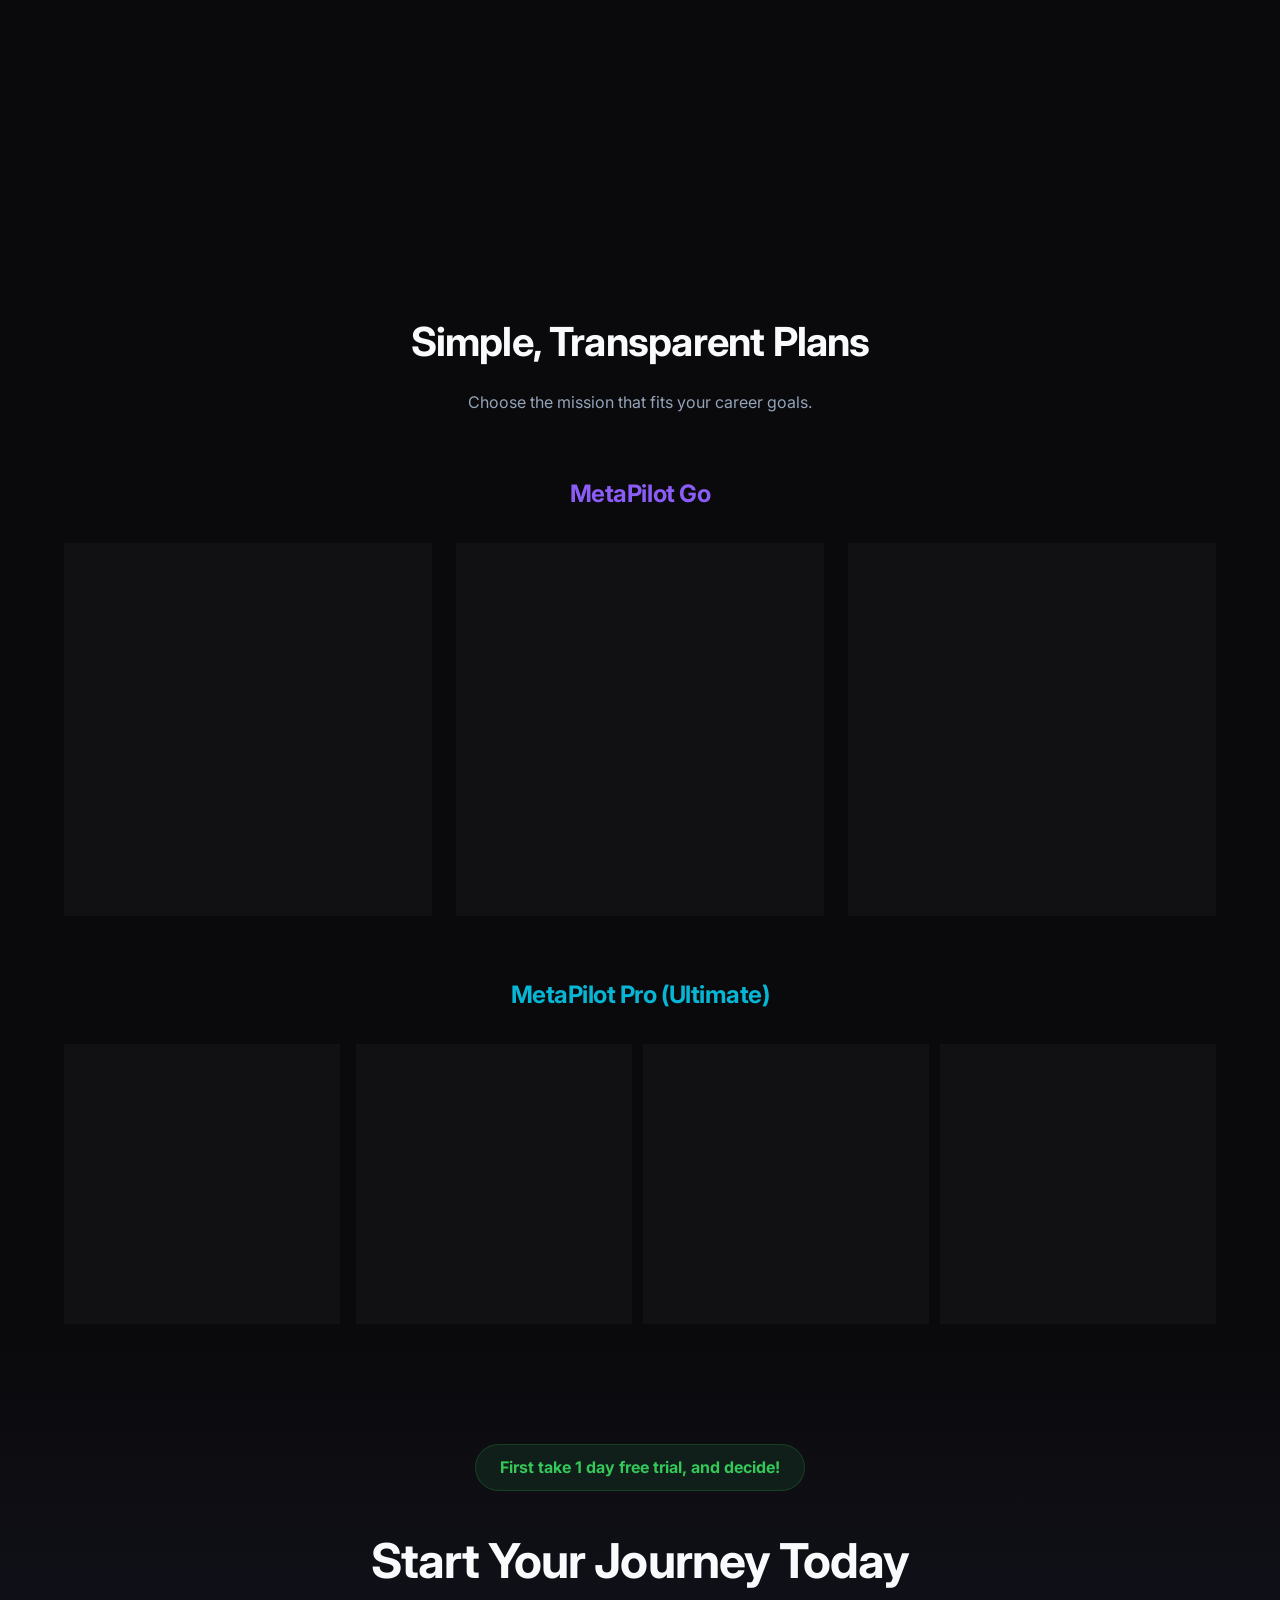
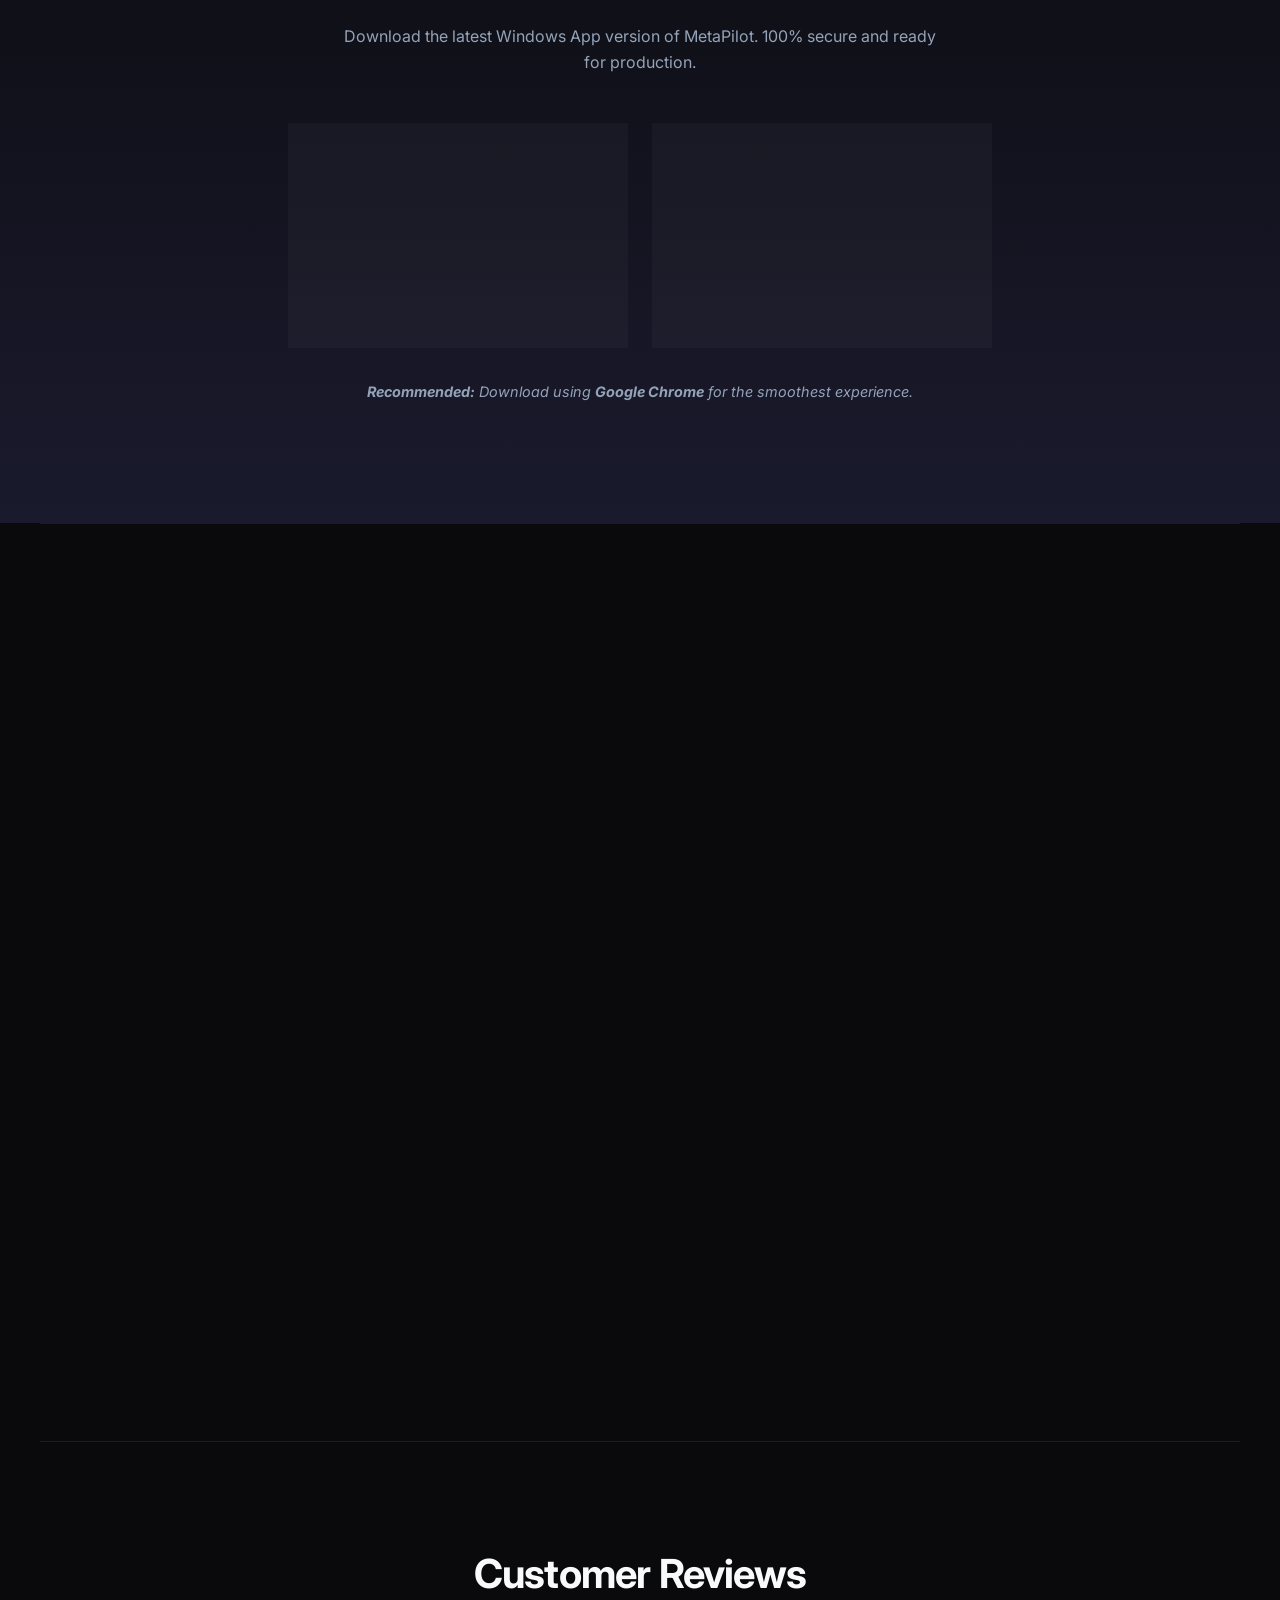
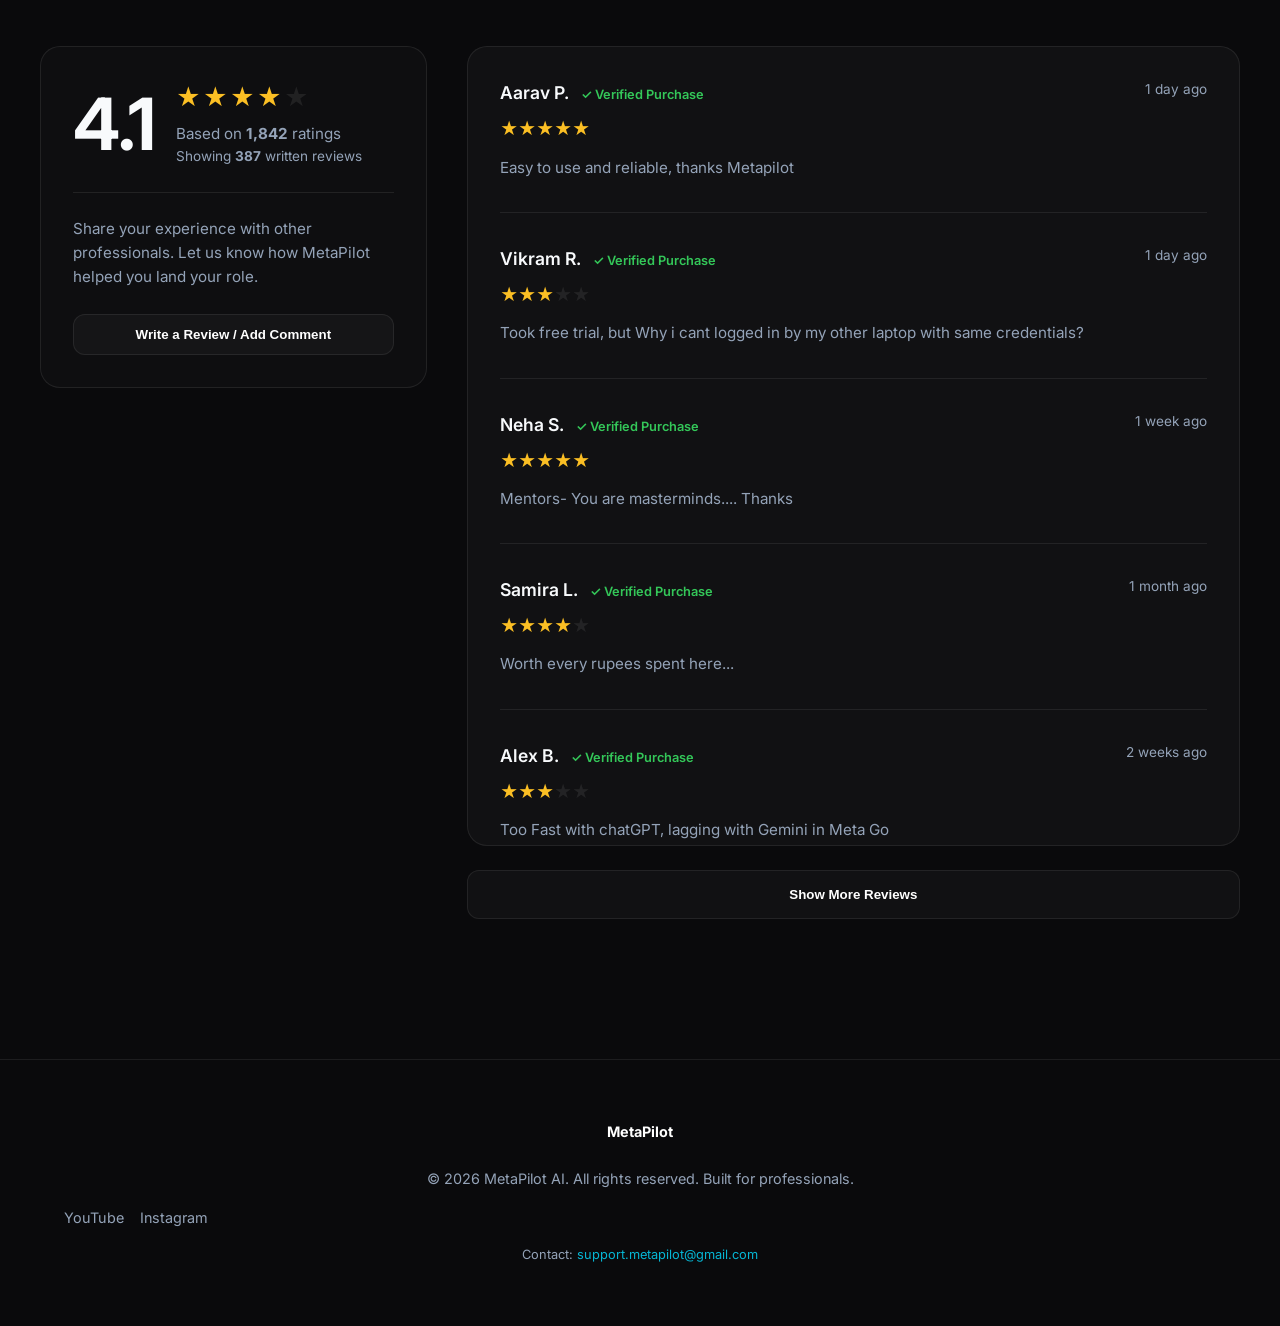
==== commit db462005: "Add files via upload new drive link" ====
--- a/index.html
+++ b/index.html
@@ -1,318 +1,318 @@
-<!DOCTYPE html>
-<html lang="en">
-<head>
-    <meta charset="UTF-8">
-    <meta name="viewport" content="width=device-width, initial-scale=1.0">
-    <title>MetaPilot - World's Fastest AI Interview Co-Pilot</title>
-    <meta name="description" content="Ace every interview with MetaPilot Pro/Go Windows App. Sub-0.5s real-time AI assistance, visual screenshot analysis, and 100% invisible mode architecture.">
-    <link rel="stylesheet" href="style.css?v=3">
-    <link rel="preconnect" href="https://fonts.googleapis.com">
-    <link rel="preconnect" href="https://fonts.gstatic.com" crossorigin>
-    <link href="https://fonts.googleapis.com/css2?family=Inter:wght@400;600;700&display=swap" rel="stylesheet">
-</head>
-<body>
-    <nav class="navbar glass">
-        <div style="font-weight: 700; font-size: 1.5rem; background: var(--nebula-gradient); -webkit-background-clip: text; background-clip: text; -webkit-text-fill-color: transparent;">MetaPilot</div>
-        <div class="nav-links">
-            <a href="#features">Features</a>
-            <a href="#demo">Demo</a>
-            <a href="#mentorship">Mentorship</a>
-            <a href="#pricing">Pricing</a>
-            <a href="#download">Download</a>
-        </div>
-    </nav>
-
-    <header class="hero" style="position: relative; height: 100vh; display: flex; align-items: center; justify-content: center; overflow: hidden; background: url('images/hero-bg.png') center/cover no-repeat;">
-        <div class="container reveal" style="text-align: center; z-index: 1;">
-            <h1 style="font-size: clamp(2.5rem, 8vw, 5rem); font-weight: 700; line-height: 1.1; margin-bottom: 24px;">Ace Every Interview with Meta Pilot,<br><span class="gradient-text">Your Interview Co-Pilot</span></h1>
-            <p style="color: var(--text-dim); font-size: 1.25rem; max-width: 600px; margin: 0 auto 40px; line-height: 1.6;">The world's fastest AI Co-Pilot Windows App. Invisible to screen share, multi-model reliability, and expert career mentorship.</p>
-            <div style="display: flex; gap: 16px; justify-content: center;">
-                <a href="#download" class="btn btn-primary">Download 1-Day Free Trial</a>
-                <a href="#features" class="btn btn-secondary">Explore Features</a>
-            </div>
-        </div>
-        <div style="position: absolute; bottom: 0; left: 0; width: 100%; height: 200px; background: linear-gradient(transparent, var(--primary-bg));"></div>
-    </header>
-
-    <section id="features" class="container reveal" style="padding: 100px 0;">
-        <div style="text-align: center; margin-bottom: 80px;">
-            <h2 style="font-size: 3rem; margin-bottom: 24px;">Advanced AI Capabilities</h2>
-            <p style="color: var(--text-dim); max-width: 700px; margin: 0 auto;">Designed to be your silent partner in every high-stakes interview. Choose the edition that matches your strategy.</p>
-        </div>
-
-        <div class="features-grid">
-            <div class="glass" style="padding: 48px; border-radius: 24px;">
-                <h3 style="color: var(--accent-purple); font-size: 2rem; margin-bottom: 24px;">MetaPilot Go</h3>
-                <p style="color: var(--text-dim); line-height: 1.8; margin-bottom: 24px;">
-                    MetaPilot Go is your ultimate <b>Invisible Application</b> for real-time visual assistance. 
-                    Once started, you have the total freedom to choose between <b>ChatGPT</b> and <b>Gemini</b> based on your preference. 
-                    The application integrates directly with your own accounts, allowing you to leverage your existing <b>Chat History</b> and custom instructions during a live call.
-                </p>
-                <div style="background: rgba(255,255,255,0.03); padding: 24px; border-radius: 16px; border-left: 4px solid var(--accent-purple);">
-                    <h4 style="margin-bottom: 12px; font-size: 1.1rem;">⚡ Smart Coding Help</h4>
-                    <p style="font-size: 0.95rem; color: var(--text-dim); line-height: 1.6;">
-                        Simply open your <b>Notepad</b> or any <b>Interviewer's Question</b>, press <b>CTRL+Z</b>, and watch as MetaPilot captures the screen and delivers answers within seconds. 
-                        Perfect for quick SQL queries, heavy code fixes, and complex logic puzzles.
-                    </p>
-                </div>
-            </div>
-
-            <div class="glass" style="padding: 48px; border-radius: 24px;">
-                <h3 style="color: var(--accent-cyan); font-size: 2rem; margin-bottom: 24px;">MetaPilot Pro</h3>
-                <p style="color: var(--text-dim); line-height: 1.8; margin-bottom: 24px;">
-                    The <b>Pro Elite</b> version is built for professionals who need zero-latency audio support. 
-                    Featuring <b>Expert Voice Transcription</b>, the app actively <b>Listens to the Interviewer</b> and generates quick, relevant answers instantly on your screen.
-                    This is the benchmark for absolute stability and performance in elite corporate rounds.
-                </p>
-                <div style="background: rgba(255,255,255,0.03); padding: 24px; border-radius: 16px; border-left: 4px solid var(--accent-cyan); margin-bottom: 16px;">
-                    <h4 style="margin-bottom: 12px; font-size: 1.1rem;">🎓 Theoretical Mastery</h4>
-                    <p style="font-size: 0.95rem; color: var(--text-dim); line-height: 1.6;">
-                        Equipped with the <b>Best Audio Capturing Capacity</b> (Mic + Speaker sync), Pro ensures you never miss a word. 
-                        It excels at both <b>Theoretical Knowledge</b> and <b>Complex Coding</b> rounds, acting as a true career partner.
-                    </p>
-                </div>
-                <div style="background: rgba(255,255,255,0.03); padding: 24px; border-radius: 16px; border-left: 4px solid var(--accent-cyan);">
-                    <h4 style="margin-bottom: 12px; font-size: 1.1rem;">📸 1-Click Screen Analysis</h4>
-                    <p style="font-size: 0.95rem; color: var(--text-dim); line-height: 1.6;">
-                        Pro also includes advanced <b>Visual Analysis</b>. Instantly analyze questions on your screen with a single click for even more depth in your answers.
-                    </p>
-                </div>
-            </div>
-        </div>
-    </section>
-
-    <section id="demo" class="container reveal" style="padding: 100px 0; border-top: 1px solid var(--glass-border);">
-        <div style="text-align: center; margin-bottom: 60px;">
-            <h2 style="font-size: 3rem; margin-bottom: 24px;">See MetaPilot in Action</h2>
-            <p style="color: var(--text-dim); max-width: 700px; margin: 0 auto;">Watch our exclusive demo to understand how our invisible architecture helps you ace interviews effortlessly.</p>
-        </div>
-        
-        <div style="position: relative; padding-bottom: 56.25%; height: 0; overflow: hidden; max-width: 100%; border-radius: 24px; box-shadow: 0 20px 40px rgba(0,0,0,0.4); border: 1px solid var(--glass-border); margin-bottom: 40px;">
-            <iframe style="position: absolute; top: 0; left: 0; width: 100%; height: 100%;" src="https://www.youtube.com/embed/jSiHe4qW31Q" title="MetaPilot Demo Video" frameborder="0" allow="accelerometer; autoplay; clipboard-write; encrypted-media; gyroscope; picture-in-picture; web-share" allowfullscreen></iframe>
-        </div>
-
-        <div class="glass" style="padding: 40px; border-radius: 24px; text-align: center; background: linear-gradient(135deg, rgba(255, 0, 80, 0.05), rgba(0, 195, 255, 0.05)); border: 1px solid var(--glass-border);">
-            <h3 style="font-size: 2rem; margin-bottom: 16px;">Join the Community & Share Your Thoughts!</h3>
-            <p style="color: var(--text-dim); font-size: 1.1rem; max-width: 600px; margin: 0 auto 32px; line-height: 1.6;">We'd love to hear your feedback! Drop a comment on our latest YouTube video or DM us on Instagram to share your success stories. Engage with us and get a chance to be featured!</p>
-            <div style="display: flex; gap: 16px; justify-content: center; flex-wrap: wrap;">
-                <a href="https://www.youtube.com/@metapilotapps" target="_blank" class="btn" style="background: #FF0000; color: white; display: flex; align-items: center; gap: 8px;">
-                    <svg width="24" height="24" viewBox="0 0 24 24" fill="currentColor"><path d="M23.498 6.186a3.016 3.016 0 0 0-2.122-2.136C19.505 3.545 12 3.545 12 3.545s-7.505 0-9.377.505A3.017 3.017 0 0 0 .502 6.186C0 8.07 0 12 0 12s0 3.93.502 5.814a3.016 3.016 0 0 0 2.122 2.136c1.871.505 9.376.505 9.376.505s7.505 0 9.377-.505a3.015 3.015 0 0 0 2.122-2.136C24 15.93 24 12 24 12s0-3.93-.502-5.814zM9.545 15.568V8.432L15.818 12l-6.273 3.568z"/></svg>
-                    Comment on YouTube
-                </a>
-                <a href="https://www.instagram.com/metapilot_go_pro" target="_blank" class="btn" style="background: linear-gradient(45deg, #f09433 0%, #e6683c 25%, #dc2743 50%, #cc2366 75%, #bc1888 100%); color: white; display: flex; align-items: center; gap: 8px;">
-                    <svg width="24" height="24" viewBox="0 0 24 24" fill="currentColor"><path d="M12 2.163c3.204 0 3.584.012 4.85.07 3.252.148 4.771 1.691 4.919 4.919.058 1.265.069 1.645.069 4.849 0 3.205-.012 3.584-.069 4.849-.149 3.225-1.664 4.771-4.919 4.919-1.266.058-1.644.07-4.85.07-3.204 0-3.584-.012-4.849-.07-3.26-.149-4.771-1.699-4.919-4.92-.058-1.265-.07-1.644-.07-4.849 0-3.204.013-3.583.07-4.849.149-3.227 1.664-4.771 4.919-4.919 1.266-.057 1.645-.069 4.849-.069zM12 0C8.741 0 8.333.014 7.053.072 2.695.272.273 2.69.073 7.052.014 8.333 0 8.741 0 12c0 3.259.014 3.668.072 4.948.2 4.358 2.618 6.78 6.98 6.98C8.333 23.986 8.741 24 12 24c3.259 0 3.668-.014 4.948-.072 4.354-.2 6.782-2.618 6.979-6.98.059-1.28.073-1.689.073-4.948 0-3.259-.014-3.667-.072-4.947-.196-4.354-2.617-6.78-6.979-6.98C15.668.014 15.259 0 12 0zm0 5.838a6.162 6.162 0 100 12.324 6.162 6.162 0 000-12.324zM12 16a4 4 0 110-8 4 4 0 010 8zm6.406-11.845a1.44 1.44 0 100 2.881 1.44 1.44 0 000-2.881z"/></svg>
-                    Follow on Instagram
-                </a>
-            </div>
-        </div>
-    </section>
-
-    <section id="pricing" class="container">
-        <div style="text-align: center; margin-bottom: 60px;">
-            <h2 style="font-size: 2.5rem; margin-bottom: 16px;">Simple, Transparent Plans</h2>
-            <p style="color: var(--text-dim);">Choose the mission that fits your career goals.</p>
-        </div>
-
-        <!-- MetaPilot Go -->
-        <div style="text-align: center; margin-bottom: 40px;">
-            <h3 style="color: var(--accent-purple); font-size: 1.5rem; margin-bottom: 30px;">MetaPilot Go</h3>
-            <div style="display: grid; grid-template-columns: repeat(auto-fit, minmax(280px, 1fr)); gap: 24px; margin-bottom: 60px;">
-                <div class="glass" style="padding: 32px; text-align: center;">
-                    <div style="font-weight: 600; margin-bottom: 16px;">2-Day Blitz</div>
-                    <div style="font-size: 2.5rem; font-weight: 700; margin-bottom: 24px;">₹199</div>
-                    <ul style="list-style: none; text-align: left; font-size: 0.9rem; color: var(--text-dim); margin-bottom: 32px;">
-                        <li style="margin-bottom: 12px;">✅ 48h Unlimited Go Access</li>
-                        <li style="margin-bottom: 12px;">✅ Full Invisible Mode</li>
-                        <li style="margin-bottom: 12px;">✅ Standard Support</li>
-                    </ul>
-                    <a href="https://drive.google.com/uc?export=download&id=17YVtttKGi9-FTCYceb2PzPKKV_yeqshz" class="btn btn-secondary" style="width: 100%;">Choose Plan & Download</a>
-                </div>
-                <div class="glass" style="padding: 32px; text-align: center; border: 1px solid var(--accent-purple);">
-                    <div style="position: absolute; top: -12px; left: 50%; transform: translateX(-50%); background: var(--accent-purple); color: white; padding: 4px 12px; border-radius: 100px; font-size: 0.7rem; font-weight: 700;">MOST POPULAR</div>
-                    <div style="font-weight: 600; margin-bottom: 16px;">1-Week Prep</div>
-                    <div style="font-size: 2.5rem; font-weight: 700; margin-bottom: 24px;">₹399</div>
-                    <ul style="list-style: none; text-align: left; font-size: 0.9rem; color: var(--text-dim); margin-bottom: 32px;">
-                        <li style="margin-bottom: 12px;">✅ 7-Day Performance Pass</li>
-                        <li style="margin-bottom: 12px;">✅ Priority Queue Access</li>
-                        <li style="margin-bottom: 12px;">✅ Advanced Go Features</li>
-                    </ul>
-                    <a href="https://drive.google.com/uc?export=download&id=17YVtttKGi9-FTCYceb2PzPKKV_yeqshz" class="btn btn-primary" style="width: 100%;">Choose Plan & Download</a>
-                </div>
-                <div class="glass" style="padding: 32px; text-align: center;">
-                    <div style="font-weight: 600; margin-bottom: 16px;">1-Month Journey</div>
-                    <div style="font-size: 2.5rem; font-weight: 700; margin-bottom: 24px;">₹665</div>
-                    <ul style="list-style: none; text-align: left; font-size: 0.9rem; color: var(--text-dim); margin-bottom: 32px;">
-                        <li style="margin-bottom: 12px;">✅ 30-Day Master Key</li>
-                        <li style="margin-bottom: 12px;">✅ Complete Community Access</li>
-                        <li style="margin-bottom: 12px;">✅ Best Value Rating</li>
-                    </ul>
-                    <a href="https://drive.google.com/uc?export=download&id=17YVtttKGi9-FTCYceb2PzPKKV_yeqshz" class="btn btn-secondary" style="width: 100%;">Choose Plan & Download</a>
-                </div>
-            </div>
-        </div>
-
-        <!-- MetaPilot Pro -->
-        <div style="text-align: center;">
-            <h3 style="color: var(--accent-cyan); font-size: 1.5rem; margin-bottom: 30px;">MetaPilot Pro (Ultimate)</h3>
-            <div style="display: grid; grid-template-columns: repeat(auto-fit, minmax(240px, 1fr)); gap: 16px;">
-                <div class="glass" style="padding: 24px; text-align: center;">
-                    <div style="font-weight: 600; margin-bottom: 12px;">1-Day Pass</div>
-                    <div style="font-size: 2rem; font-weight: 700; margin-bottom: 20px;">₹249</div>
-                    <ul style="list-style: none; text-align: left; font-size: 0.8rem; color: var(--text-dim); margin-bottom: 24px;">
-                        <li style="margin-bottom: 8px;">✅ 24h Pro Elite Access</li>
-                        <li style="margin-bottom: 8px;">✅ Direct Voice Logic</li>
-                    </ul>
-                    <a href="https://drive.google.com/uc?export=download&id=18RguVonXUL7zCMPEw0Ik7EQMGIvAMTkX" class="btn btn-secondary" style="width: 100%; padding: 10px;">Select Pro & Download</a>
-                </div>
-                <div class="card glass" style="padding: 24px; text-align: center;">
-                    <div style="font-weight: 600; margin-bottom: 12px;">2-Day Pack</div>
-                    <div style="font-size: 2rem; font-weight: 700; margin-bottom: 20px;">₹449</div>
-                    <ul style="list-style: none; text-align: left; font-size: 0.8rem; color: var(--text-dim); margin-bottom: 24px;">
-                        <li style="margin-bottom: 8px;">✅ 48h Full Pro Access</li>
-                        <li style="margin-bottom: 8px;">✅ Best for Weekend Interviews</li>
-                    </ul>
-                    <a href="https://drive.google.com/uc?export=download&id=18RguVonXUL7zCMPEw0Ik7EQMGIvAMTkX" class="btn btn-secondary" style="width: 100%; padding: 10px;">Select Pro & Download</a>
-                </div>
-                <div class="glass" style="padding: 24px; text-align: center; border: 1px solid var(--accent-cyan);">
-                    <div style="font-weight: 600; margin-bottom: 12px;">1-Week Elite</div>
-                    <div style="font-size: 2rem; font-weight: 700; margin-bottom: 20px;">₹1299</div>
-                    <ul style="list-style: none; text-align: left; font-size: 0.8rem; color: var(--text-dim); margin-bottom: 24px;">
-                        <li style="margin-bottom: 8px;">✅ Full Interview Sequence</li>
-                        <li style="margin-bottom: 8px;">✅ Guaranteed Stability</li>
-                    </ul>
-                    <a href="https://drive.google.com/uc?export=download&id=18RguVonXUL7zCMPEw0Ik7EQMGIvAMTkX" class="btn btn-primary" style="width: 100%; padding: 10px;">Select Pro & Download</a>
-                </div>
-                <div class="glass" style="padding: 24px; text-align: center;">
-                    <div style="font-weight: 600; margin-bottom: 12px;">1-Month Pro</div>
-                    <div style="font-size: 2rem; font-weight: 700; margin-bottom: 20px;">₹4999</div>
-                    <ul style="list-style: none; text-align: left; font-size: 0.8rem; color: var(--text-dim); margin-bottom: 24px;">
-                        <li style="margin-bottom: 8px;">✅ Unlimited Roadmap Support</li>
-                        <li style="margin-bottom: 8px;">✅ 24/7 Priority Channel</li>
-                    </ul>
-                    <a href="https://drive.google.com/uc?export=download&id=18RguVonXUL7zCMPEw0Ik7EQMGIvAMTkX" class="btn btn-secondary" style="width: 100%; padding: 10px;">Select Pro & Download</a>
-                </div>
-            </div>
-        </div>
-    </section>
-
-    <section id="download" style="background: linear-gradient(to bottom, var(--primary-bg), #1a1a2e); padding: 120px 0;">
-        <div class="container" style="text-align: center;">
-            <div style="display: inline-block; padding: 10px 24px; border-radius: 100px; background: rgba(52, 199, 89, 0.1); border: 1px solid rgba(52, 199, 89, 0.2); color: #34c759; font-size: 1rem; font-weight: 700; margin-bottom: 32px;">First take 1 day free trial, and decide!</div>
-            <h2 style="font-size: 3rem; margin-bottom: 24px;">Start Your Journey Today</h2>
-            <p style="color: var(--text-dim); margin-bottom: 48px; max-width: 600px; margin-inline: auto;">Download the latest Windows App version of MetaPilot. 100% secure and ready for production.</p>
-            <div style="display: flex; flex-wrap: wrap; gap: 24px; justify-content: center; margin-bottom: 32px;">
-                <div class="glass" style="padding: 40px; width: 340px;">
-                    <div style="font-weight: 700; font-size: 1.25rem; margin-bottom: 12px;">MetaPilot Pro</div>
-                    <div style="color: var(--text-dim); font-size: 0.9rem; margin-bottom: 24px;">v2.0.4 | Windows Installler</div>
-                    <a href="https://drive.google.com/uc?export=download&id=18RguVonXUL7zCMPEw0Ik7EQMGIvAMTkX" class="btn btn-primary" style="width: 100%;">Download .EXE</a>
-                </div>
-                <div class="glass" style="padding: 40px; width: 340px;">
-                    <div style="font-weight: 700; font-size: 1.25rem; margin-bottom: 12px;">MetaPilot Go</div>
-                    <div style="color: var(--text-dim); font-size: 0.9rem; margin-bottom: 24px;">v1.2.0 | Standard Edition</div>
-                    <a href="https://drive.google.com/uc?export=download&id=17YVtttKGi9-FTCYceb2PzPKKV_yeqshz" class="btn btn-secondary" style="width: 100%;">Download .EXE</a>
-                </div>
-            </div>
-            <div style="color: var(--text-dim); font-size: 0.9rem; font-style: italic;"><b>Recommended:</b> Download using <b>Google Chrome</b> for the smoothest experience.</div>
-        </div>
-    </section>
-
-    <section id="mentorship" class="container reveal" style="padding: 100px 0; border-top: 1px solid var(--glass-border);">
-        <div class="glass" style="padding: 60px; border-radius: 32px; background: linear-gradient(135deg, rgba(168, 85, 247, 0.05), rgba(6, 182, 212, 0.05)); border: 1px solid var(--glass-border);">
-            <div class="mentorship-grid">
-                <div>
-                    <div style="font-size: 3rem; margin-bottom: 24px;">💡</div>
-                    <h2 style="font-size: 2.5rem; margin-bottom: 20px;">Career Guidance & Expert Support</h2>
-                    <p style="color: var(--text-dim); line-height: 1.6;">Our experts regularly guide candidates with practical strategies and career direction to ensure success beyond the code.</p>
-                </div>
-                <div style="background: rgba(255,255,255,0.02); padding: 40px; border-radius: 24px; border: 1px solid var(--glass-border);">
-                    <h4 style="margin-bottom: 24px; color: var(--accent-cyan);">Facing these challenges?</h4>
-                    <ul style="list-style: none; padding: 0; margin-bottom: 32px;">
-                        <li style="margin-bottom: 16px; display: flex; align-items: center; gap: 12px;">
-                            <span style="color: var(--accent-purple);">•</span> Low interview call frequency
-                        </li>
-                        <li style="margin-bottom: 16px; display: flex; align-items: center; gap: 12px;">
-                            <span style="color: var(--accent-purple);">•</span> Career gaps & transitions
-                        </li>
-                        <li style="margin-bottom: 16px; display: flex; align-items: center; gap: 12px;">
-                            <span style="color: var(--accent-purple);">•</span> Technology or domain switching
-                        </li>
-                        <li style="margin-bottom: 16px; display: flex; align-items: center; gap: 12px;">
-                            <span style="color: var(--accent-purple);">•</span> Interview preparation confusion
-                        </li>
-                    </ul>
-                    <hr style="border: none; border-top: 1px solid var(--glass-border); margin: 32px 0;">
-                    <p style="margin-bottom: 16px; font-weight: 500; line-height: 1.6;">You are welcome to reach out to us and <b>drop your questions</b>. We'll provide practical strategies for your career direction.</p>
-                    <div style="font-size: 0.95rem; color: white; margin-bottom: 24px; line-height: 1.8;">
-                        <b>🇺🇸 United States:</b> +1 (415) 555-0132<br>
-                        <b>🇮🇳 India:</b> +91 9823 74 9311<br>
-                        <b>🇪🇺 All European Countries:</b> +44 20 7946 0958
-                    </div>
-                    <a href="mailto:support.metapilot@gmail.com" class="btn btn-primary" style="display: inline-block; text-decoration: none;">Connect with an Expert</a>
-                </div>
-            </div>
-        </div>
-    </section>
-
-    <!-- Realistic Review Section -->
-    <section id="reviews" class="container reveal" style="padding: 100px 0; border-top: 1px solid var(--glass-border);">
-        <h2 style="font-size: 2.5rem; margin-bottom: 40px; text-align: center;">Customer Reviews</h2>
-        
-        <div style="display: flex; flex-wrap: wrap; gap: 40px; justify-content: space-between; align-items: flex-start; margin-bottom: 40px;">
-            <!-- Review Summary & Form -->
-            <div style="flex: 1; min-width: 300px;">
-                <div style="padding: 32px; background: rgba(255,255,255,0.02); border-radius: 20px; border: 1px solid var(--glass-border); margin-bottom: 24px;">
-                    <div style="display: flex; align-items: center; gap: 20px; margin-bottom: 24px;">
-                        <div style="font-size: 4.5rem; font-weight: 700; color: var(--text-main); line-height: 1;">4.1</div>
-                        <div>
-                            <div style="color: #fbbf24; font-size: 1.5rem; letter-spacing: 2px;">★★★★<span style="color: var(--glass-border);">★</span></div>
-                            <div style="color: var(--text-dim); font-size: 0.95rem; margin-top: 4px;">Based on <b>1,842</b> ratings</div>
-                            <div style="color: var(--text-dim); font-size: 0.85rem;">Showing <b>387</b> written reviews</div>
-                        </div>
-                    </div>
-                    <hr style="border: none; border-top: 1px solid var(--glass-border); margin: 24px 0;">
-                    <p style="color: var(--text-dim); font-size: 0.95rem; margin-bottom: 24px;">Share your experience with other professionals. Let us know how MetaPilot helped you land your role.</p>
-                    <button id="btn-write-review" class="btn btn-secondary" style="width: 100%; text-align: center;">Write a Review / Add Comment</button>
-                </div>
-
-                <!-- Hidden Review Form -->
-                <div id="write-review-form" class="glass" style="display: none; padding: 32px; border-radius: 20px;">
-                    <h3 style="margin-bottom: 16px;">Write a Review</h3>
-                    <input type="text" id="review-name" placeholder="Your Name" style="width: 100%; padding: 12px; margin-bottom: 16px; border-radius: 8px; border: 1px solid var(--glass-border); background: rgba(0,0,0,0.2); color: white; font-family: 'Inter', sans-serif;">
-                    <select id="review-rating" style="width: 100%; padding: 12px; margin-bottom: 16px; border-radius: 8px; border: 1px solid var(--glass-border); background: #1a1a2e; color: white; font-family: 'Inter', sans-serif;">
-                        <option value="5">5 Stars - Excellent</option>
-                        <option value="4">4 Stars - Good</option>
-                        <option value="3">3 Stars - Average</option>
-                        <option value="2">2 Stars - Poor</option>
-                        <option value="1">1 Star - Terrible</option>
-                    </select>
-                    <textarea id="review-text" placeholder="Share your experience..." rows="4" style="width: 100%; padding: 12px; margin-bottom: 16px; border-radius: 8px; border: 1px solid var(--glass-border); background: rgba(0,0,0,0.2); color: white; font-family: 'Inter', sans-serif; resize: vertical;"></textarea>
-                    <button id="btn-submit-review" class="btn btn-primary" style="width: 100%;">Submit Review</button>
-                    <div id="review-success-msg" style="display: none; margin-top: 16px; padding: 12px; border-radius: 8px; background: rgba(52, 199, 89, 0.1); border: 1px solid rgba(52, 199, 89, 0.2); color: #34c759; font-size: 0.9rem; font-weight: 600;">✓ Thank you! Your review has been submitted for moderation and will appear shortly.</div>
-                </div>
-            </div>
-
-            <!-- Review Feed -->
-            <div style="flex: 2; min-width: 300px; display: flex; flex-direction: column; gap: 24px;">
-                <div id="review-feed" class="glass" style="padding: 32px; border-radius: 20px; display: flex; flex-direction: column; gap: 32px; max-height: 800px; overflow-y: auto;">
-                    <!-- Reviews will be injected here by JS -->
-                </div>
-                <button id="btn-show-more-reviews" class="btn btn-secondary" style="width: 100%; padding: 16px; font-weight: 600;">Show More Reviews</button>
-            </div>
-            
-        </div>
-    </section>
-
-    <footer>
-        <div class="container">
-            <div style="margin-bottom: 24px; font-weight: 700; color: white;">MetaPilot</div>
-            <p style="margin-bottom: 16px;">© 2026 MetaPilot AI. All rights reserved. Built for professionals.</p>
-            <div style="display: flex; gap: 16px; margin-bottom: 16px;">
-                <a href="https://www.youtube.com/@metapilotapps" target="_blank" style="color: var(--text-dim); text-decoration: none;">YouTube</a>
-                <a href="https://www.instagram.com/metapilot_go_pro" target="_blank" style="color: var(--text-dim); text-decoration: none;">Instagram</a>
-            </div>
-            <p style="color: var(--text-dim); font-size: 0.8rem;">Contact: <a href="mailto:support.metapilot@gmail.com" style="color: var(--accent-cyan); text-decoration: none;">support.metapilot@gmail.com</a></p>
-        </div>
-    </footer>
-    <script src="script.js"></script>
-</body>
-</html>
+<!DOCTYPE html>
+<html lang="en">
+<head>
+    <meta charset="UTF-8">
+    <meta name="viewport" content="width=device-width, initial-scale=1.0">
+    <title>MetaPilot - World's Fastest AI Interview Co-Pilot</title>
+    <meta name="description" content="Ace every interview with MetaPilot Pro/Go Windows App. Sub-0.5s real-time AI assistance, visual screenshot analysis, and 100% invisible mode architecture.">
+    <link rel="stylesheet" href="style.css?v=3">
+    <link rel="preconnect" href="https://fonts.googleapis.com">
+    <link rel="preconnect" href="https://fonts.gstatic.com" crossorigin>
+    <link href="https://fonts.googleapis.com/css2?family=Inter:wght@400;600;700&display=swap" rel="stylesheet">
+</head>
+<body>
+    <nav class="navbar glass">
+        <div style="font-weight: 700; font-size: 1.5rem; background: var(--nebula-gradient); -webkit-background-clip: text; background-clip: text; -webkit-text-fill-color: transparent;">MetaPilot</div>
+        <div class="nav-links">
+            <a href="#features">Features</a>
+            <a href="#demo">Demo</a>
+            <a href="#mentorship">Mentorship</a>
+            <a href="#pricing">Pricing</a>
+            <a href="#download">Download</a>
+        </div>
+    </nav>
+
+    <header class="hero" style="position: relative; height: 100vh; display: flex; align-items: center; justify-content: center; overflow: hidden; background: url('images/hero-bg.png') center/cover no-repeat;">
+        <div class="container reveal" style="text-align: center; z-index: 1;">
+            <h1 style="font-size: clamp(2.5rem, 8vw, 5rem); font-weight: 700; line-height: 1.1; margin-bottom: 24px;">Ace Every Interview with Meta Pilot,<br><span class="gradient-text">Your Interview Co-Pilot</span></h1>
+            <p style="color: var(--text-dim); font-size: 1.25rem; max-width: 600px; margin: 0 auto 40px; line-height: 1.6;">The world's fastest AI Co-Pilot Windows App. Invisible to screen share, multi-model reliability, and expert career mentorship.</p>
+            <div style="display: flex; gap: 16px; justify-content: center;">
+                <a href="#download" class="btn btn-primary">Download 1-Day Free Trial</a>
+                <a href="#features" class="btn btn-secondary">Explore Features</a>
+            </div>
+        </div>
+        <div style="position: absolute; bottom: 0; left: 0; width: 100%; height: 200px; background: linear-gradient(transparent, var(--primary-bg));"></div>
+    </header>
+
+    <section id="features" class="container reveal" style="padding: 100px 0;">
+        <div style="text-align: center; margin-bottom: 80px;">
+            <h2 style="font-size: 3rem; margin-bottom: 24px;">Advanced AI Capabilities</h2>
+            <p style="color: var(--text-dim); max-width: 700px; margin: 0 auto;">Designed to be your silent partner in every high-stakes interview. Choose the edition that matches your strategy.</p>
+        </div>
+
+        <div class="features-grid">
+            <div class="glass" style="padding: 48px; border-radius: 24px;">
+                <h3 style="color: var(--accent-purple); font-size: 2rem; margin-bottom: 24px;">MetaPilot Go</h3>
+                <p style="color: var(--text-dim); line-height: 1.8; margin-bottom: 24px;">
+                    MetaPilot Go is your ultimate <b>Invisible Application</b> for real-time visual assistance. 
+                    Once started, you have the total freedom to choose between <b>ChatGPT</b> and <b>Gemini</b> based on your preference. 
+                    The application integrates directly with your own accounts, allowing you to leverage your existing <b>Chat History</b> and custom instructions during a live call.
+                </p>
+                <div style="background: rgba(255,255,255,0.03); padding: 24px; border-radius: 16px; border-left: 4px solid var(--accent-purple);">
+                    <h4 style="margin-bottom: 12px; font-size: 1.1rem;">⚡ Smart Coding Help</h4>
+                    <p style="font-size: 0.95rem; color: var(--text-dim); line-height: 1.6;">
+                        Simply open your <b>Notepad</b> or any <b>Interviewer's Question</b>, press <b>CTRL+Z</b>, and watch as MetaPilot captures the screen and delivers answers within seconds. 
+                        Perfect for quick SQL queries, heavy code fixes, and complex logic puzzles.
+                    </p>
+                </div>
+            </div>
+
+            <div class="glass" style="padding: 48px; border-radius: 24px;">
+                <h3 style="color: var(--accent-cyan); font-size: 2rem; margin-bottom: 24px;">MetaPilot Pro</h3>
+                <p style="color: var(--text-dim); line-height: 1.8; margin-bottom: 24px;">
+                    The <b>Pro Elite</b> version is built for professionals who need zero-latency audio support. 
+                    Featuring <b>Expert Voice Transcription</b>, the app actively <b>Listens to the Interviewer</b> and generates quick, relevant answers instantly on your screen.
+                    This is the benchmark for absolute stability and performance in elite corporate rounds.
+                </p>
+                <div style="background: rgba(255,255,255,0.03); padding: 24px; border-radius: 16px; border-left: 4px solid var(--accent-cyan); margin-bottom: 16px;">
+                    <h4 style="margin-bottom: 12px; font-size: 1.1rem;">🎓 Theoretical Mastery</h4>
+                    <p style="font-size: 0.95rem; color: var(--text-dim); line-height: 1.6;">
+                        Equipped with the <b>Best Audio Capturing Capacity</b> (Mic + Speaker sync), Pro ensures you never miss a word. 
+                        It excels at both <b>Theoretical Knowledge</b> and <b>Complex Coding</b> rounds, acting as a true career partner.
+                    </p>
+                </div>
+                <div style="background: rgba(255,255,255,0.03); padding: 24px; border-radius: 16px; border-left: 4px solid var(--accent-cyan);">
+                    <h4 style="margin-bottom: 12px; font-size: 1.1rem;">📸 1-Click Screen Analysis</h4>
+                    <p style="font-size: 0.95rem; color: var(--text-dim); line-height: 1.6;">
+                        Pro also includes advanced <b>Visual Analysis</b>. Instantly analyze questions on your screen with a single click for even more depth in your answers.
+                    </p>
+                </div>
+            </div>
+        </div>
+    </section>
+
+    <section id="demo" class="container reveal" style="padding: 100px 0; border-top: 1px solid var(--glass-border);">
+        <div style="text-align: center; margin-bottom: 60px;">
+            <h2 style="font-size: 3rem; margin-bottom: 24px;">See MetaPilot in Action</h2>
+            <p style="color: var(--text-dim); max-width: 700px; margin: 0 auto;">Watch our exclusive demo to understand how our invisible architecture helps you ace interviews effortlessly.</p>
+        </div>
+        
+        <div style="position: relative; padding-bottom: 56.25%; height: 0; overflow: hidden; max-width: 100%; border-radius: 24px; box-shadow: 0 20px 40px rgba(0,0,0,0.4); border: 1px solid var(--glass-border); margin-bottom: 40px;">
+            <iframe style="position: absolute; top: 0; left: 0; width: 100%; height: 100%;" src="https://www.youtube.com/embed/jSiHe4qW31Q" title="MetaPilot Demo Video" frameborder="0" allow="accelerometer; autoplay; clipboard-write; encrypted-media; gyroscope; picture-in-picture; web-share" allowfullscreen></iframe>
+        </div>
+
+        <div class="glass" style="padding: 40px; border-radius: 24px; text-align: center; background: linear-gradient(135deg, rgba(255, 0, 80, 0.05), rgba(0, 195, 255, 0.05)); border: 1px solid var(--glass-border);">
+            <h3 style="font-size: 2rem; margin-bottom: 16px;">Join the Community & Share Your Thoughts!</h3>
+            <p style="color: var(--text-dim); font-size: 1.1rem; max-width: 600px; margin: 0 auto 32px; line-height: 1.6;">We'd love to hear your feedback! Drop a comment on our latest YouTube video or DM us on Instagram to share your success stories. Engage with us and get a chance to be featured!</p>
+            <div style="display: flex; gap: 16px; justify-content: center; flex-wrap: wrap;">
+                <a href="https://www.youtube.com/@metapilotapps" target="_blank" class="btn" style="background: #FF0000; color: white; display: flex; align-items: center; gap: 8px;">
+                    <svg width="24" height="24" viewBox="0 0 24 24" fill="currentColor"><path d="M23.498 6.186a3.016 3.016 0 0 0-2.122-2.136C19.505 3.545 12 3.545 12 3.545s-7.505 0-9.377.505A3.017 3.017 0 0 0 .502 6.186C0 8.07 0 12 0 12s0 3.93.502 5.814a3.016 3.016 0 0 0 2.122 2.136c1.871.505 9.376.505 9.376.505s7.505 0 9.377-.505a3.015 3.015 0 0 0 2.122-2.136C24 15.93 24 12 24 12s0-3.93-.502-5.814zM9.545 15.568V8.432L15.818 12l-6.273 3.568z"/></svg>
+                    Comment on YouTube
+                </a>
+                <a href="https://www.instagram.com/metapilot_go_pro" target="_blank" class="btn" style="background: linear-gradient(45deg, #f09433 0%, #e6683c 25%, #dc2743 50%, #cc2366 75%, #bc1888 100%); color: white; display: flex; align-items: center; gap: 8px;">
+                    <svg width="24" height="24" viewBox="0 0 24 24" fill="currentColor"><path d="M12 2.163c3.204 0 3.584.012 4.85.07 3.252.148 4.771 1.691 4.919 4.919.058 1.265.069 1.645.069 4.849 0 3.205-.012 3.584-.069 4.849-.149 3.225-1.664 4.771-4.919 4.919-1.266.058-1.644.07-4.85.07-3.204 0-3.584-.012-4.849-.07-3.26-.149-4.771-1.699-4.919-4.92-.058-1.265-.07-1.644-.07-4.849 0-3.204.013-3.583.07-4.849.149-3.227 1.664-4.771 4.919-4.919 1.266-.057 1.645-.069 4.849-.069zM12 0C8.741 0 8.333.014 7.053.072 2.695.272.273 2.69.073 7.052.014 8.333 0 8.741 0 12c0 3.259.014 3.668.072 4.948.2 4.358 2.618 6.78 6.98 6.98C8.333 23.986 8.741 24 12 24c3.259 0 3.668-.014 4.948-.072 4.354-.2 6.782-2.618 6.979-6.98.059-1.28.073-1.689.073-4.948 0-3.259-.014-3.667-.072-4.947-.196-4.354-2.617-6.78-6.979-6.98C15.668.014 15.259 0 12 0zm0 5.838a6.162 6.162 0 100 12.324 6.162 6.162 0 000-12.324zM12 16a4 4 0 110-8 4 4 0 010 8zm6.406-11.845a1.44 1.44 0 100 2.881 1.44 1.44 0 000-2.881z"/></svg>
+                    Follow on Instagram
+                </a>
+            </div>
+        </div>
+    </section>
+
+    <section id="pricing" class="container">
+        <div style="text-align: center; margin-bottom: 60px;">
+            <h2 style="font-size: 2.5rem; margin-bottom: 16px;">Simple, Transparent Plans</h2>
+            <p style="color: var(--text-dim);">Choose the mission that fits your career goals.</p>
+        </div>
+
+        <!-- MetaPilot Go -->
+        <div style="text-align: center; margin-bottom: 40px;">
+            <h3 style="color: var(--accent-purple); font-size: 1.5rem; margin-bottom: 30px;">MetaPilot Go</h3>
+            <div style="display: grid; grid-template-columns: repeat(auto-fit, minmax(280px, 1fr)); gap: 24px; margin-bottom: 60px;">
+                <div class="glass" style="padding: 32px; text-align: center;">
+                    <div style="font-weight: 600; margin-bottom: 16px;">2-Day Blitz</div>
+                    <div style="font-size: 2.5rem; font-weight: 700; margin-bottom: 24px;">₹199</div>
+                    <ul style="list-style: none; text-align: left; font-size: 0.9rem; color: var(--text-dim); margin-bottom: 32px;">
+                        <li style="margin-bottom: 12px;">✅ 48h Unlimited Go Access</li>
+                        <li style="margin-bottom: 12px;">✅ Full Invisible Mode</li>
+                        <li style="margin-bottom: 12px;">✅ Standard Support</li>
+                    </ul>
+                    <a href="https://drive.google.com/file/d/17YVtttKGi9-FTCYceb2PzPKKV_yeqshz/view?usp=drive_link" class="btn btn-secondary" style="width: 100%;">Choose Plan & Download</a>
+                </div>
+                <div class="glass" style="padding: 32px; text-align: center; border: 1px solid var(--accent-purple);">
+                    <div style="position: absolute; top: -12px; left: 50%; transform: translateX(-50%); background: var(--accent-purple); color: white; padding: 4px 12px; border-radius: 100px; font-size: 0.7rem; font-weight: 700;">MOST POPULAR</div>
+                    <div style="font-weight: 600; margin-bottom: 16px;">1-Week Prep</div>
+                    <div style="font-size: 2.5rem; font-weight: 700; margin-bottom: 24px;">₹399</div>
+                    <ul style="list-style: none; text-align: left; font-size: 0.9rem; color: var(--text-dim); margin-bottom: 32px;">
+                        <li style="margin-bottom: 12px;">✅ 7-Day Performance Pass</li>
+                        <li style="margin-bottom: 12px;">✅ Priority Queue Access</li>
+                        <li style="margin-bottom: 12px;">✅ Advanced Go Features</li>
+                    </ul>
+                    <a href="https://drive.google.com/file/d/17YVtttKGi9-FTCYceb2PzPKKV_yeqshz/view?usp=drive_link" class="btn btn-primary" style="width: 100%;">Choose Plan & Download</a>
+                </div>
+                <div class="glass" style="padding: 32px; text-align: center;">
+                    <div style="font-weight: 600; margin-bottom: 16px;">1-Month Journey</div>
+                    <div style="font-size: 2.5rem; font-weight: 700; margin-bottom: 24px;">₹665</div>
+                    <ul style="list-style: none; text-align: left; font-size: 0.9rem; color: var(--text-dim); margin-bottom: 32px;">
+                        <li style="margin-bottom: 12px;">✅ 30-Day Master Key</li>
+                        <li style="margin-bottom: 12px;">✅ Complete Community Access</li>
+                        <li style="margin-bottom: 12px;">✅ Best Value Rating</li>
+                    </ul>
+                    <a href="https://drive.google.com/file/d/17YVtttKGi9-FTCYceb2PzPKKV_yeqshz/view?usp=drive_link" class="btn btn-secondary" style="width: 100%;">Choose Plan & Download</a>
+                </div>
+            </div>
+        </div>
+
+        <!-- MetaPilot Pro -->
+        <div style="text-align: center;">
+            <h3 style="color: var(--accent-cyan); font-size: 1.5rem; margin-bottom: 30px;">MetaPilot Pro (Ultimate)</h3>
+            <div style="display: grid; grid-template-columns: repeat(auto-fit, minmax(240px, 1fr)); gap: 16px;">
+                <div class="glass" style="padding: 24px; text-align: center;">
+                    <div style="font-weight: 600; margin-bottom: 12px;">1-Day Pass</div>
+                    <div style="font-size: 2rem; font-weight: 700; margin-bottom: 20px;">₹249</div>
+                    <ul style="list-style: none; text-align: left; font-size: 0.8rem; color: var(--text-dim); margin-bottom: 24px;">
+                        <li style="margin-bottom: 8px;">✅ 24h Pro Elite Access</li>
+                        <li style="margin-bottom: 8px;">✅ Direct Voice Logic</li>
+                    </ul>
+                    <a href="https://drive.google.com/file/d/1zYSrNRMw4DzablYP7N0n0Ob5cbycQp-E/view?usp=drive_link" class="btn btn-secondary" style="width: 100%; padding: 10px;">Select Pro & Download</a>
+                </div>
+                <div class="card glass" style="padding: 24px; text-align: center;">
+                    <div style="font-weight: 600; margin-bottom: 12px;">2-Day Pack</div>
+                    <div style="font-size: 2rem; font-weight: 700; margin-bottom: 20px;">₹449</div>
+                    <ul style="list-style: none; text-align: left; font-size: 0.8rem; color: var(--text-dim); margin-bottom: 24px;">
+                        <li style="margin-bottom: 8px;">✅ 48h Full Pro Access</li>
+                        <li style="margin-bottom: 8px;">✅ Best for Weekend Interviews</li>
+                    </ul>
+                    <a href="https://drive.google.com/file/d/1zYSrNRMw4DzablYP7N0n0Ob5cbycQp-E/view?usp=drive_link" class="btn btn-secondary" style="width: 100%; padding: 10px;">Select Pro & Download</a>
+                </div>
+                <div class="glass" style="padding: 24px; text-align: center; border: 1px solid var(--accent-cyan);">
+                    <div style="font-weight: 600; margin-bottom: 12px;">1-Week Elite</div>
+                    <div style="font-size: 2rem; font-weight: 700; margin-bottom: 20px;">₹1299</div>
+                    <ul style="list-style: none; text-align: left; font-size: 0.8rem; color: var(--text-dim); margin-bottom: 24px;">
+                        <li style="margin-bottom: 8px;">✅ Full Interview Sequence</li>
+                        <li style="margin-bottom: 8px;">✅ Guaranteed Stability</li>
+                    </ul>
+                    <a href="https://drive.google.com/file/d/1zYSrNRMw4DzablYP7N0n0Ob5cbycQp-E/view?usp=drive_link" class="btn btn-primary" style="width: 100%; padding: 10px;">Select Pro & Download</a>
+                </div>
+                <div class="glass" style="padding: 24px; text-align: center;">
+                    <div style="font-weight: 600; margin-bottom: 12px;">1-Month Pro</div>
+                    <div style="font-size: 2rem; font-weight: 700; margin-bottom: 20px;">₹4999</div>
+                    <ul style="list-style: none; text-align: left; font-size: 0.8rem; color: var(--text-dim); margin-bottom: 24px;">
+                        <li style="margin-bottom: 8px;">✅ Unlimited Roadmap Support</li>
+                        <li style="margin-bottom: 8px;">✅ 24/7 Priority Channel</li>
+                    </ul>
+                    <a href="https://drive.google.com/file/d/1zYSrNRMw4DzablYP7N0n0Ob5cbycQp-E/view?usp=drive_link" class="btn btn-secondary" style="width: 100%; padding: 10px;">Select Pro & Download</a>
+                </div>
+            </div>
+        </div>
+    </section>
+
+    <section id="download" style="background: linear-gradient(to bottom, var(--primary-bg), #1a1a2e); padding: 120px 0;">
+        <div class="container" style="text-align: center;">
+            <div style="display: inline-block; padding: 10px 24px; border-radius: 100px; background: rgba(52, 199, 89, 0.1); border: 1px solid rgba(52, 199, 89, 0.2); color: #34c759; font-size: 1rem; font-weight: 700; margin-bottom: 32px;">First take 1 day free trial, and decide!</div>
+            <h2 style="font-size: 3rem; margin-bottom: 24px;">Start Your Journey Today</h2>
+            <p style="color: var(--text-dim); margin-bottom: 48px; max-width: 600px; margin-inline: auto;">Download the latest Windows App version of MetaPilot. 100% secure and ready for production.</p>
+            <div style="display: flex; flex-wrap: wrap; gap: 24px; justify-content: center; margin-bottom: 32px;">
+                <div class="glass" style="padding: 40px; width: 340px;">
+                    <div style="font-weight: 700; font-size: 1.25rem; margin-bottom: 12px;">MetaPilot Pro</div>
+                    <div style="color: var(--text-dim); font-size: 0.9rem; margin-bottom: 24px;">v2.0.4 | Windows Installler</div>
+                    <a href="https://drive.google.com/file/d/1zYSrNRMw4DzablYP7N0n0Ob5cbycQp-E/view?usp=drive_link" class="btn btn-primary" style="width: 100%;">Download .EXE</a>
+                </div>
+                <div class="glass" style="padding: 40px; width: 340px;">
+                    <div style="font-weight: 700; font-size: 1.25rem; margin-bottom: 12px;">MetaPilot Go</div>
+                    <div style="color: var(--text-dim); font-size: 0.9rem; margin-bottom: 24px;">v1.2.0 | Standard Edition</div>
+                    <a href="https://drive.google.com/file/d/17YVtttKGi9-FTCYceb2PzPKKV_yeqshz/view?usp=drive_link" class="btn btn-secondary" style="width: 100%;">Download .EXE</a>
+                </div>
+            </div>
+            <div style="color: var(--text-dim); font-size: 0.9rem; font-style: italic;"><b>Recommended:</b> Download using <b>Google Chrome</b> for the smoothest experience.</div>
+        </div>
+    </section>
+
+    <section id="mentorship" class="container reveal" style="padding: 100px 0; border-top: 1px solid var(--glass-border);">
+        <div class="glass" style="padding: 60px; border-radius: 32px; background: linear-gradient(135deg, rgba(168, 85, 247, 0.05), rgba(6, 182, 212, 0.05)); border: 1px solid var(--glass-border);">
+            <div class="mentorship-grid">
+                <div>
+                    <div style="font-size: 3rem; margin-bottom: 24px;">💡</div>
+                    <h2 style="font-size: 2.5rem; margin-bottom: 20px;">Career Guidance & Expert Support</h2>
+                    <p style="color: var(--text-dim); line-height: 1.6;">Our experts regularly guide candidates with practical strategies and career direction to ensure success beyond the code.</p>
+                </div>
+                <div style="background: rgba(255,255,255,0.02); padding: 40px; border-radius: 24px; border: 1px solid var(--glass-border);">
+                    <h4 style="margin-bottom: 24px; color: var(--accent-cyan);">Facing these challenges?</h4>
+                    <ul style="list-style: none; padding: 0; margin-bottom: 32px;">
+                        <li style="margin-bottom: 16px; display: flex; align-items: center; gap: 12px;">
+                            <span style="color: var(--accent-purple);">•</span> Low interview call frequency
+                        </li>
+                        <li style="margin-bottom: 16px; display: flex; align-items: center; gap: 12px;">
+                            <span style="color: var(--accent-purple);">•</span> Career gaps & transitions
+                        </li>
+                        <li style="margin-bottom: 16px; display: flex; align-items: center; gap: 12px;">
+                            <span style="color: var(--accent-purple);">•</span> Technology or domain switching
+                        </li>
+                        <li style="margin-bottom: 16px; display: flex; align-items: center; gap: 12px;">
+                            <span style="color: var(--accent-purple);">•</span> Interview preparation confusion
+                        </li>
+                    </ul>
+                    <hr style="border: none; border-top: 1px solid var(--glass-border); margin: 32px 0;">
+                    <p style="margin-bottom: 16px; font-weight: 500; line-height: 1.6;">You are welcome to reach out to us and <b>drop your questions</b>. We'll provide practical strategies for your career direction.</p>
+                    <div style="font-size: 0.95rem; color: white; margin-bottom: 24px; line-height: 1.8;">
+                        <b>🇺🇸 United States:</b> +1 (415) 555-0132<br>
+                        <b>🇮🇳 India:</b> +91 9823 74 9311<br>
+                        <b>🇪🇺 All European Countries:</b> +44 20 7946 0958
+                    </div>
+                    <a href="mailto:support.metapilot@gmail.com" class="btn btn-primary" style="display: inline-block; text-decoration: none;">Connect with an Expert</a>
+                </div>
+            </div>
+        </div>
+    </section>
+
+    <!-- Realistic Review Section -->
+    <section id="reviews" class="container reveal" style="padding: 100px 0; border-top: 1px solid var(--glass-border);">
+        <h2 style="font-size: 2.5rem; margin-bottom: 40px; text-align: center;">Customer Reviews</h2>
+        
+        <div style="display: flex; flex-wrap: wrap; gap: 40px; justify-content: space-between; align-items: flex-start; margin-bottom: 40px;">
+            <!-- Review Summary & Form -->
+            <div style="flex: 1; min-width: 300px;">
+                <div style="padding: 32px; background: rgba(255,255,255,0.02); border-radius: 20px; border: 1px solid var(--glass-border); margin-bottom: 24px;">
+                    <div style="display: flex; align-items: center; gap: 20px; margin-bottom: 24px;">
+                        <div style="font-size: 4.5rem; font-weight: 700; color: var(--text-main); line-height: 1;">4.1</div>
+                        <div>
+                            <div style="color: #fbbf24; font-size: 1.5rem; letter-spacing: 2px;">★★★★<span style="color: var(--glass-border);">★</span></div>
+                            <div style="color: var(--text-dim); font-size: 0.95rem; margin-top: 4px;">Based on <b>1,842</b> ratings</div>
+                            <div style="color: var(--text-dim); font-size: 0.85rem;">Showing <b>387</b> written reviews</div>
+                        </div>
+                    </div>
+                    <hr style="border: none; border-top: 1px solid var(--glass-border); margin: 24px 0;">
+                    <p style="color: var(--text-dim); font-size: 0.95rem; margin-bottom: 24px;">Share your experience with other professionals. Let us know how MetaPilot helped you land your role.</p>
+                    <button id="btn-write-review" class="btn btn-secondary" style="width: 100%; text-align: center;">Write a Review / Add Comment</button>
+                </div>
+
+                <!-- Hidden Review Form -->
+                <div id="write-review-form" class="glass" style="display: none; padding: 32px; border-radius: 20px;">
+                    <h3 style="margin-bottom: 16px;">Write a Review</h3>
+                    <input type="text" id="review-name" placeholder="Your Name" style="width: 100%; padding: 12px; margin-bottom: 16px; border-radius: 8px; border: 1px solid var(--glass-border); background: rgba(0,0,0,0.2); color: white; font-family: 'Inter', sans-serif;">
+                    <select id="review-rating" style="width: 100%; padding: 12px; margin-bottom: 16px; border-radius: 8px; border: 1px solid var(--glass-border); background: #1a1a2e; color: white; font-family: 'Inter', sans-serif;">
+                        <option value="5">5 Stars - Excellent</option>
+                        <option value="4">4 Stars - Good</option>
+                        <option value="3">3 Stars - Average</option>
+                        <option value="2">2 Stars - Poor</option>
+                        <option value="1">1 Star - Terrible</option>
+                    </select>
+                    <textarea id="review-text" placeholder="Share your experience..." rows="4" style="width: 100%; padding: 12px; margin-bottom: 16px; border-radius: 8px; border: 1px solid var(--glass-border); background: rgba(0,0,0,0.2); color: white; font-family: 'Inter', sans-serif; resize: vertical;"></textarea>
+                    <button id="btn-submit-review" class="btn btn-primary" style="width: 100%;">Submit Review</button>
+                    <div id="review-success-msg" style="display: none; margin-top: 16px; padding: 12px; border-radius: 8px; background: rgba(52, 199, 89, 0.1); border: 1px solid rgba(52, 199, 89, 0.2); color: #34c759; font-size: 0.9rem; font-weight: 600;">✓ Thank you! Your review has been submitted for moderation and will appear shortly.</div>
+                </div>
+            </div>
+
+            <!-- Review Feed -->
+            <div style="flex: 2; min-width: 300px; display: flex; flex-direction: column; gap: 24px;">
+                <div id="review-feed" class="glass" style="padding: 32px; border-radius: 20px; display: flex; flex-direction: column; gap: 32px; max-height: 800px; overflow-y: auto;">
+                    <!-- Reviews will be injected here by JS -->
+                </div>
+                <button id="btn-show-more-reviews" class="btn btn-secondary" style="width: 100%; padding: 16px; font-weight: 600;">Show More Reviews</button>
+            </div>
+            
+        </div>
+    </section>
+
+    <footer>
+        <div class="container">
+            <div style="margin-bottom: 24px; font-weight: 700; color: white;">MetaPilot</div>
+            <p style="margin-bottom: 16px;">© 2026 MetaPilot AI. All rights reserved. Built for professionals.</p>
+            <div style="display: flex; gap: 16px; margin-bottom: 16px;">
+                <a href="https://www.youtube.com/@metapilotapps" target="_blank" style="color: var(--text-dim); text-decoration: none;">YouTube</a>
+                <a href="https://www.instagram.com/metapilot_go_pro" target="_blank" style="color: var(--text-dim); text-decoration: none;">Instagram</a>
+            </div>
+            <p style="color: var(--text-dim); font-size: 0.8rem;">Contact: <a href="mailto:support.metapilot@gmail.com" style="color: var(--accent-cyan); text-decoration: none;">support.metapilot@gmail.com</a></p>
+        </div>
+    </footer>
+    <script src="script.js"></script>
+</body>
+</html>
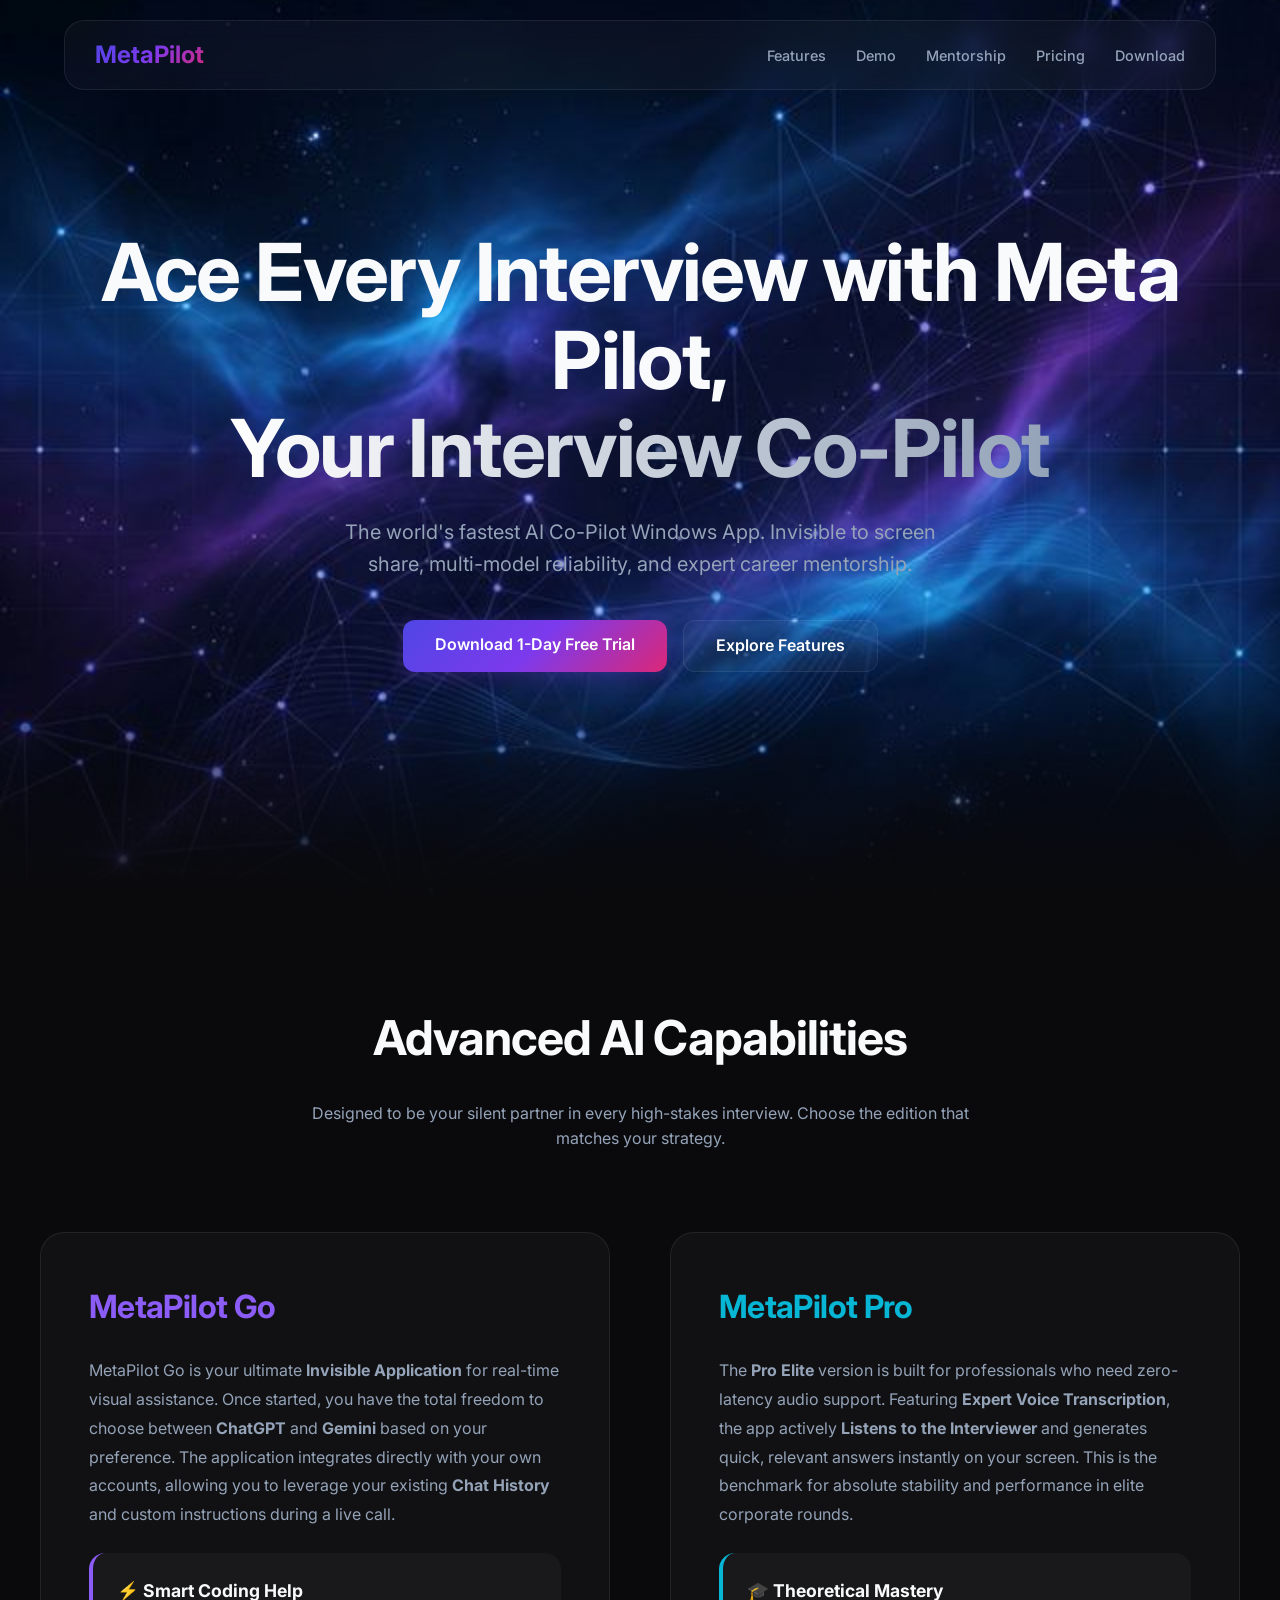
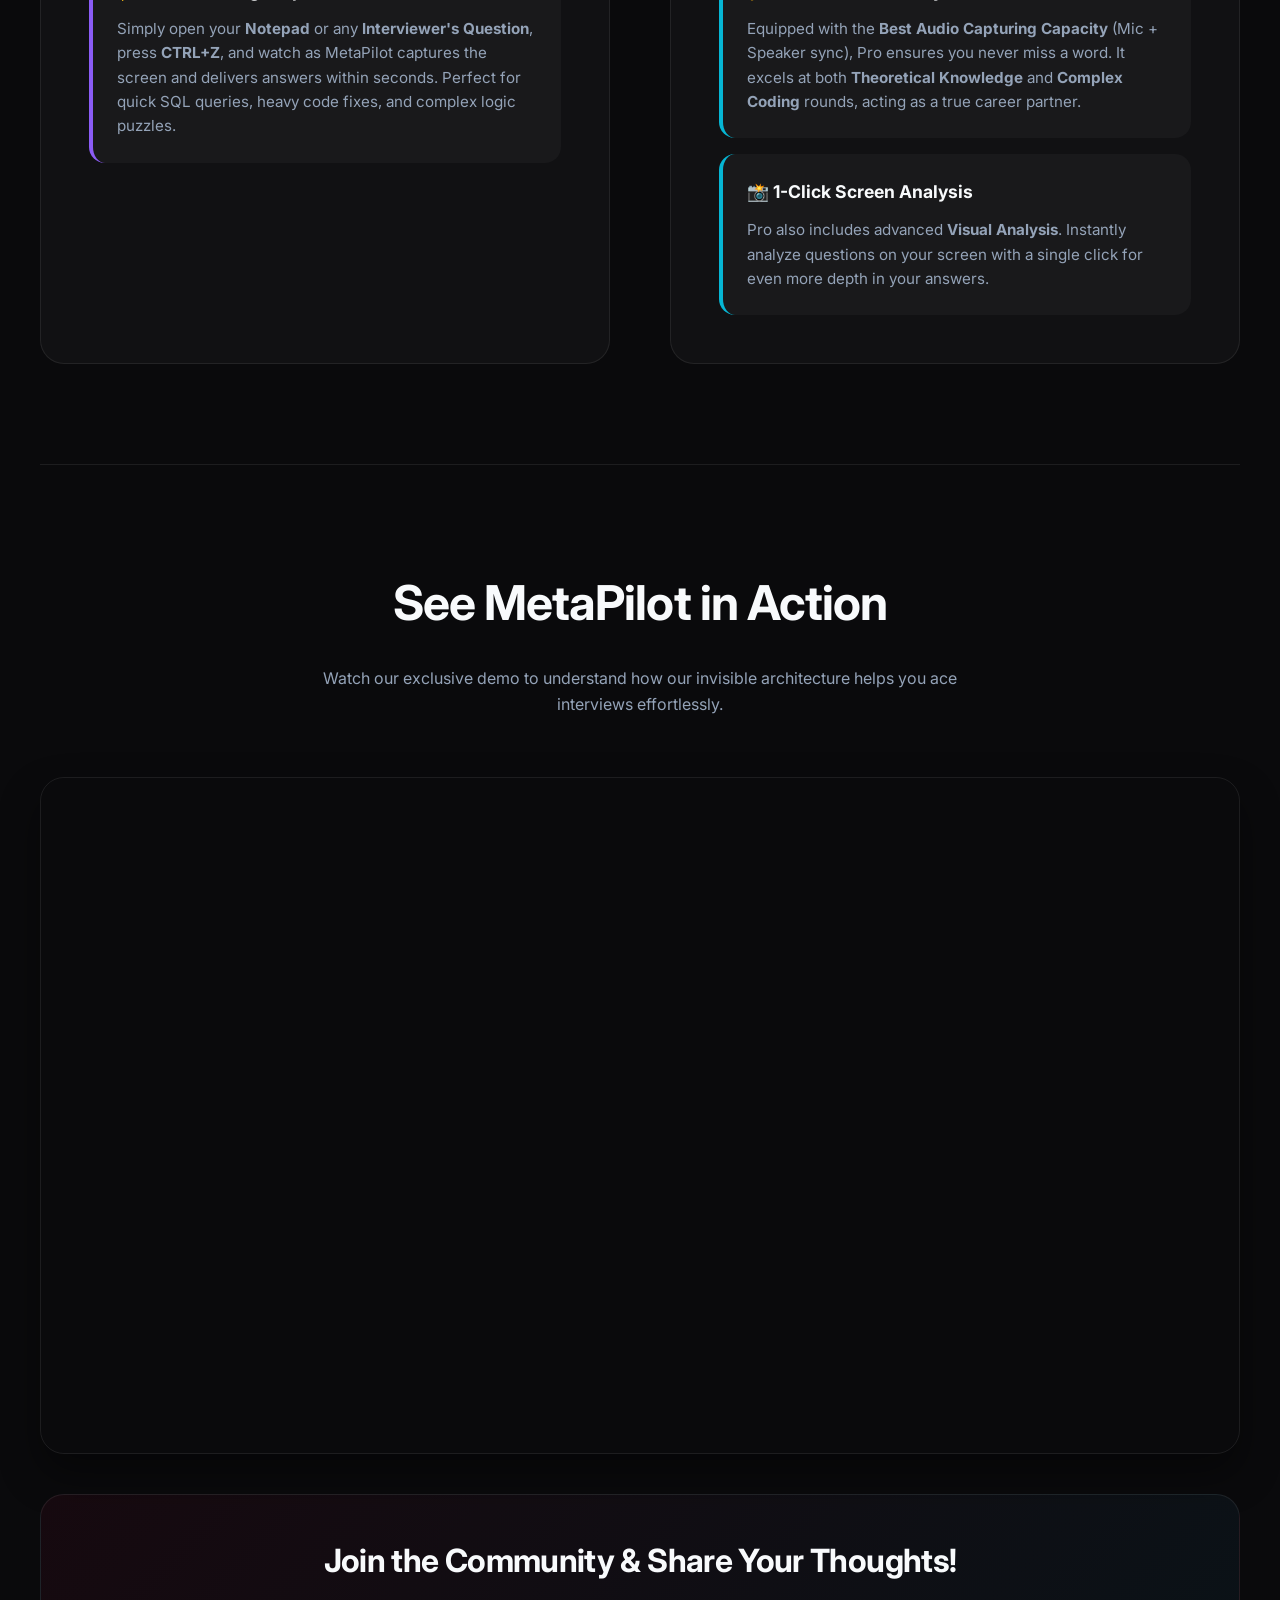
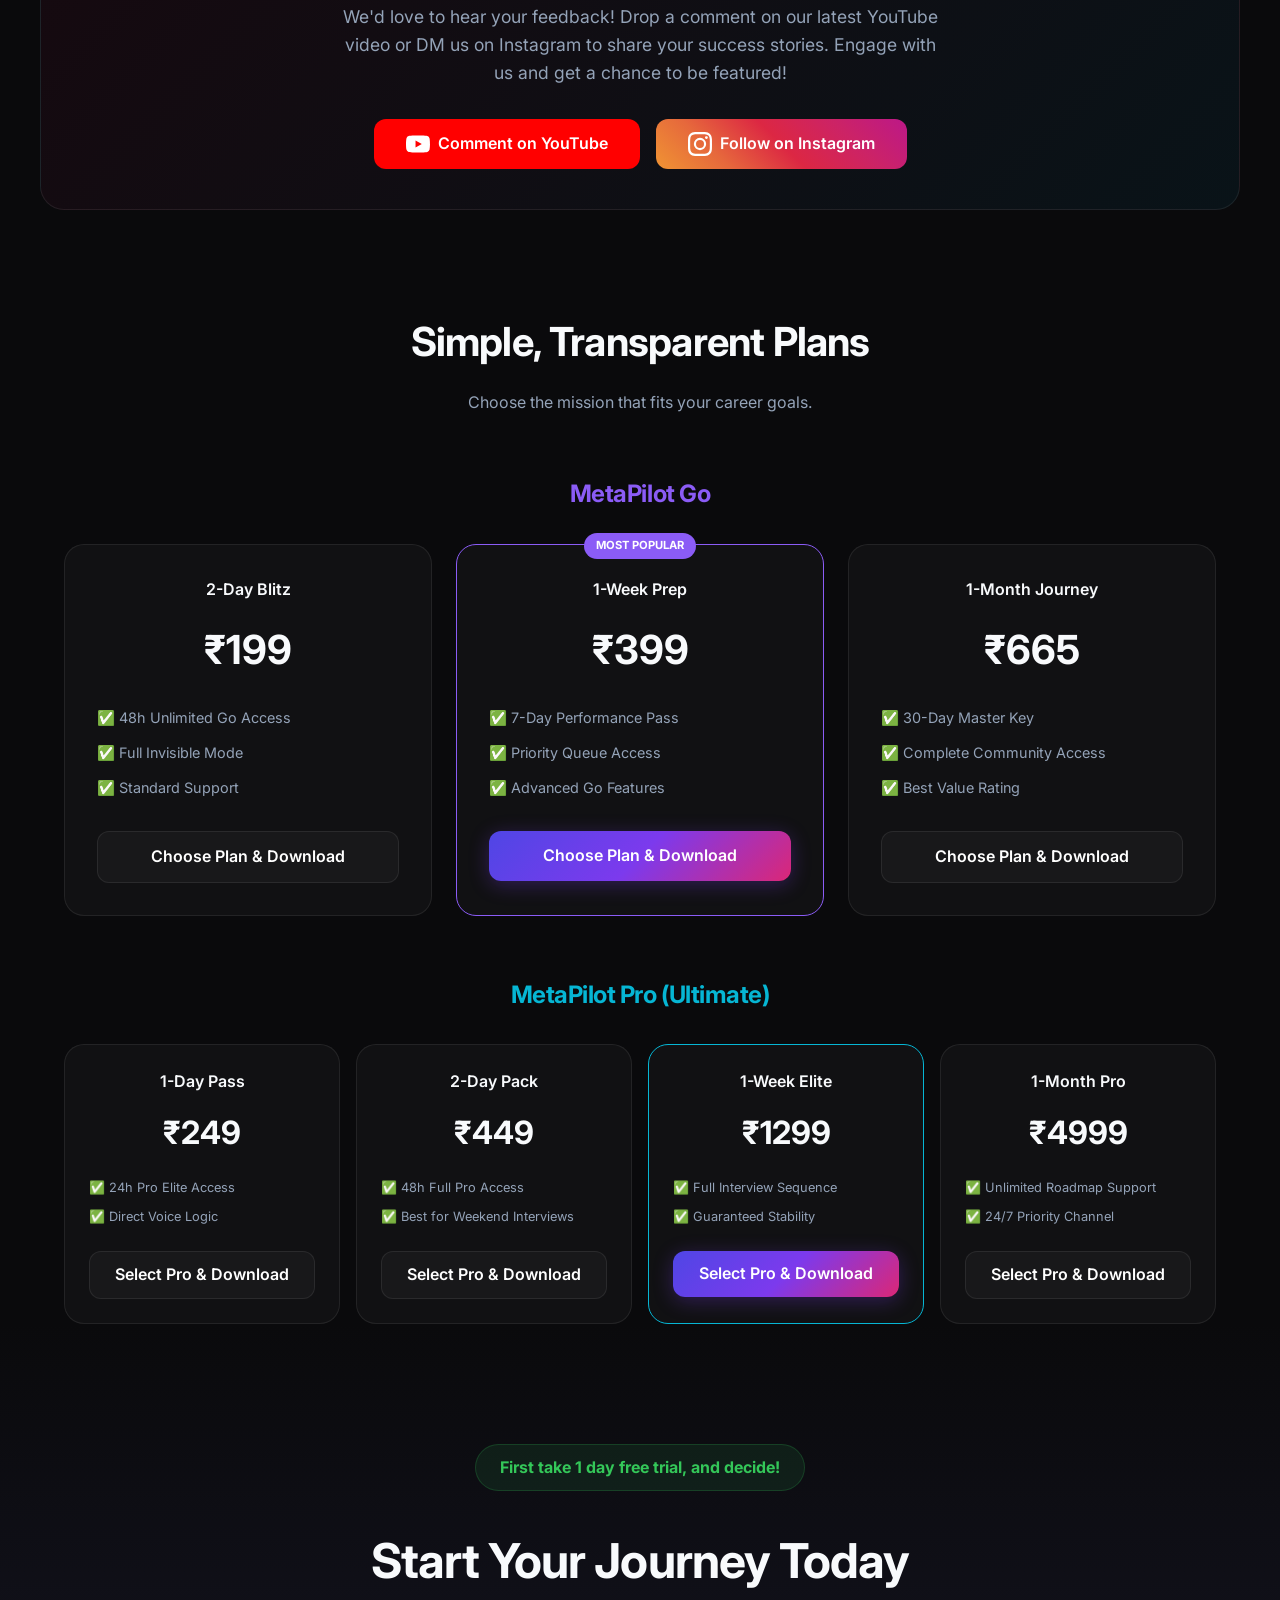
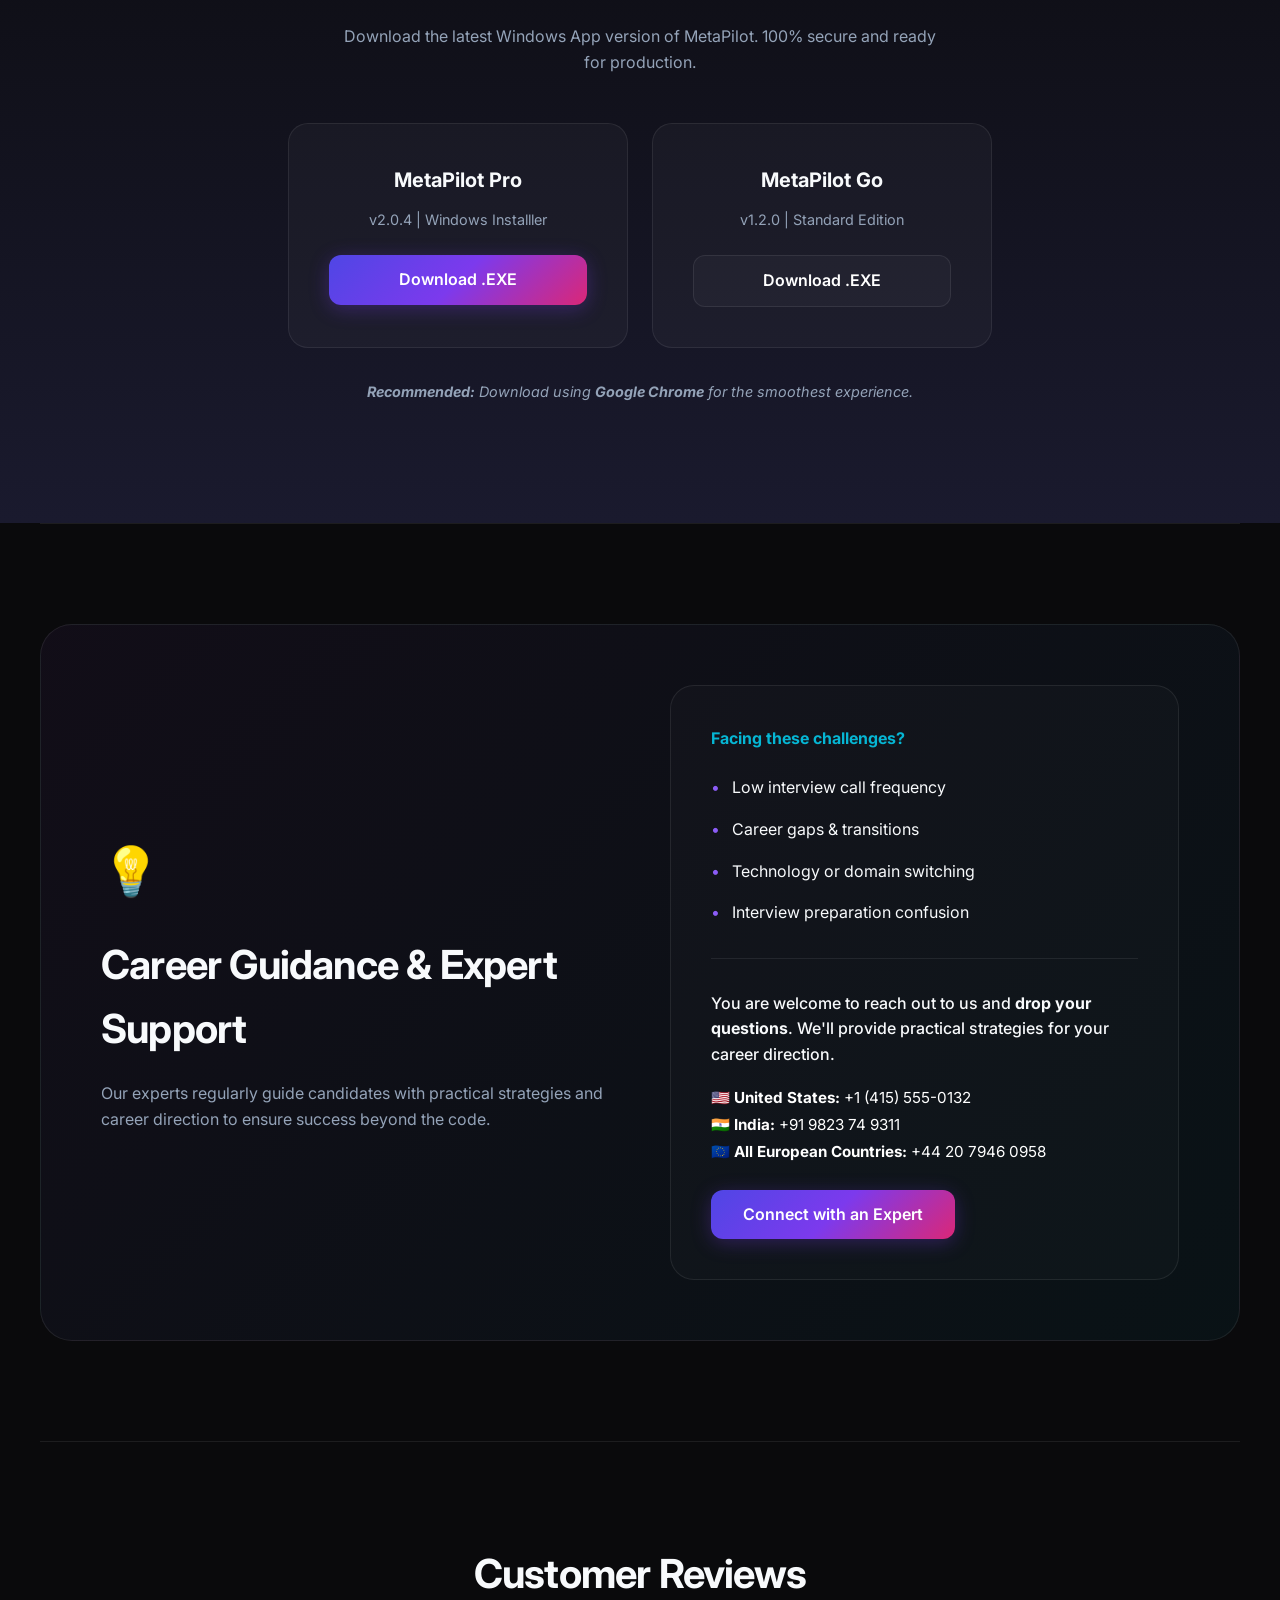
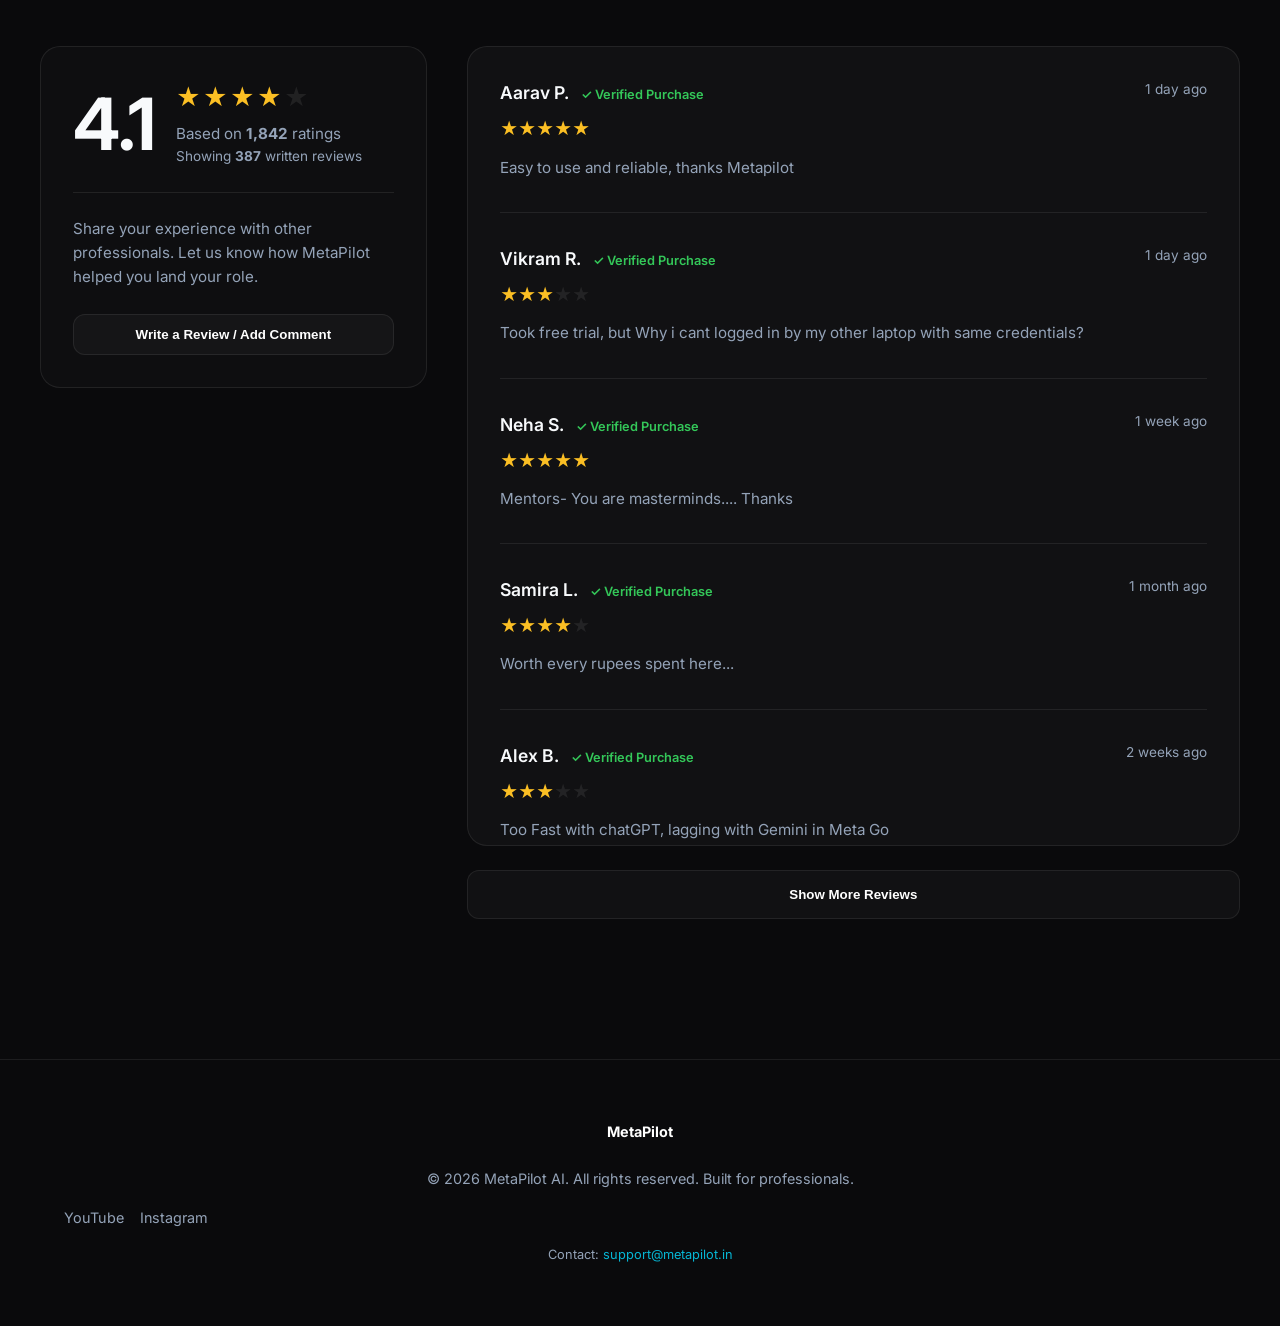
==== commit bc18dad7: "Update contact emails to official support@metapilot.in" ====
--- a/index.html
+++ b/index.html
@@ -1,318 +1,318 @@
-<!DOCTYPE html>
-<html lang="en">
-<head>
-    <meta charset="UTF-8">
-    <meta name="viewport" content="width=device-width, initial-scale=1.0">
-    <title>MetaPilot - World's Fastest AI Interview Co-Pilot</title>
-    <meta name="description" content="Ace every interview with MetaPilot Pro/Go Windows App. Sub-0.5s real-time AI assistance, visual screenshot analysis, and 100% invisible mode architecture.">
-    <link rel="stylesheet" href="style.css?v=3">
-    <link rel="preconnect" href="https://fonts.googleapis.com">
-    <link rel="preconnect" href="https://fonts.gstatic.com" crossorigin>
-    <link href="https://fonts.googleapis.com/css2?family=Inter:wght@400;600;700&display=swap" rel="stylesheet">
-</head>
-<body>
-    <nav class="navbar glass">
-        <div style="font-weight: 700; font-size: 1.5rem; background: var(--nebula-gradient); -webkit-background-clip: text; background-clip: text; -webkit-text-fill-color: transparent;">MetaPilot</div>
-        <div class="nav-links">
-            <a href="#features">Features</a>
-            <a href="#demo">Demo</a>
-            <a href="#mentorship">Mentorship</a>
-            <a href="#pricing">Pricing</a>
-            <a href="#download">Download</a>
-        </div>
-    </nav>
-
-    <header class="hero" style="position: relative; height: 100vh; display: flex; align-items: center; justify-content: center; overflow: hidden; background: url('images/hero-bg.png') center/cover no-repeat;">
-        <div class="container reveal" style="text-align: center; z-index: 1;">
-            <h1 style="font-size: clamp(2.5rem, 8vw, 5rem); font-weight: 700; line-height: 1.1; margin-bottom: 24px;">Ace Every Interview with Meta Pilot,<br><span class="gradient-text">Your Interview Co-Pilot</span></h1>
-            <p style="color: var(--text-dim); font-size: 1.25rem; max-width: 600px; margin: 0 auto 40px; line-height: 1.6;">The world's fastest AI Co-Pilot Windows App. Invisible to screen share, multi-model reliability, and expert career mentorship.</p>
-            <div style="display: flex; gap: 16px; justify-content: center;">
-                <a href="#download" class="btn btn-primary">Download 1-Day Free Trial</a>
-                <a href="#features" class="btn btn-secondary">Explore Features</a>
-            </div>
-        </div>
-        <div style="position: absolute; bottom: 0; left: 0; width: 100%; height: 200px; background: linear-gradient(transparent, var(--primary-bg));"></div>
-    </header>
-
-    <section id="features" class="container reveal" style="padding: 100px 0;">
-        <div style="text-align: center; margin-bottom: 80px;">
-            <h2 style="font-size: 3rem; margin-bottom: 24px;">Advanced AI Capabilities</h2>
-            <p style="color: var(--text-dim); max-width: 700px; margin: 0 auto;">Designed to be your silent partner in every high-stakes interview. Choose the edition that matches your strategy.</p>
-        </div>
-
-        <div class="features-grid">
-            <div class="glass" style="padding: 48px; border-radius: 24px;">
-                <h3 style="color: var(--accent-purple); font-size: 2rem; margin-bottom: 24px;">MetaPilot Go</h3>
-                <p style="color: var(--text-dim); line-height: 1.8; margin-bottom: 24px;">
-                    MetaPilot Go is your ultimate <b>Invisible Application</b> for real-time visual assistance. 
-                    Once started, you have the total freedom to choose between <b>ChatGPT</b> and <b>Gemini</b> based on your preference. 
-                    The application integrates directly with your own accounts, allowing you to leverage your existing <b>Chat History</b> and custom instructions during a live call.
-                </p>
-                <div style="background: rgba(255,255,255,0.03); padding: 24px; border-radius: 16px; border-left: 4px solid var(--accent-purple);">
-                    <h4 style="margin-bottom: 12px; font-size: 1.1rem;">⚡ Smart Coding Help</h4>
-                    <p style="font-size: 0.95rem; color: var(--text-dim); line-height: 1.6;">
-                        Simply open your <b>Notepad</b> or any <b>Interviewer's Question</b>, press <b>CTRL+Z</b>, and watch as MetaPilot captures the screen and delivers answers within seconds. 
-                        Perfect for quick SQL queries, heavy code fixes, and complex logic puzzles.
-                    </p>
-                </div>
-            </div>
-
-            <div class="glass" style="padding: 48px; border-radius: 24px;">
-                <h3 style="color: var(--accent-cyan); font-size: 2rem; margin-bottom: 24px;">MetaPilot Pro</h3>
-                <p style="color: var(--text-dim); line-height: 1.8; margin-bottom: 24px;">
-                    The <b>Pro Elite</b> version is built for professionals who need zero-latency audio support. 
-                    Featuring <b>Expert Voice Transcription</b>, the app actively <b>Listens to the Interviewer</b> and generates quick, relevant answers instantly on your screen.
-                    This is the benchmark for absolute stability and performance in elite corporate rounds.
-                </p>
-                <div style="background: rgba(255,255,255,0.03); padding: 24px; border-radius: 16px; border-left: 4px solid var(--accent-cyan); margin-bottom: 16px;">
-                    <h4 style="margin-bottom: 12px; font-size: 1.1rem;">🎓 Theoretical Mastery</h4>
-                    <p style="font-size: 0.95rem; color: var(--text-dim); line-height: 1.6;">
-                        Equipped with the <b>Best Audio Capturing Capacity</b> (Mic + Speaker sync), Pro ensures you never miss a word. 
-                        It excels at both <b>Theoretical Knowledge</b> and <b>Complex Coding</b> rounds, acting as a true career partner.
-                    </p>
-                </div>
-                <div style="background: rgba(255,255,255,0.03); padding: 24px; border-radius: 16px; border-left: 4px solid var(--accent-cyan);">
-                    <h4 style="margin-bottom: 12px; font-size: 1.1rem;">📸 1-Click Screen Analysis</h4>
-                    <p style="font-size: 0.95rem; color: var(--text-dim); line-height: 1.6;">
-                        Pro also includes advanced <b>Visual Analysis</b>. Instantly analyze questions on your screen with a single click for even more depth in your answers.
-                    </p>
-                </div>
-            </div>
-        </div>
-    </section>
-
-    <section id="demo" class="container reveal" style="padding: 100px 0; border-top: 1px solid var(--glass-border);">
-        <div style="text-align: center; margin-bottom: 60px;">
-            <h2 style="font-size: 3rem; margin-bottom: 24px;">See MetaPilot in Action</h2>
-            <p style="color: var(--text-dim); max-width: 700px; margin: 0 auto;">Watch our exclusive demo to understand how our invisible architecture helps you ace interviews effortlessly.</p>
-        </div>
-        
-        <div style="position: relative; padding-bottom: 56.25%; height: 0; overflow: hidden; max-width: 100%; border-radius: 24px; box-shadow: 0 20px 40px rgba(0,0,0,0.4); border: 1px solid var(--glass-border); margin-bottom: 40px;">
-            <iframe style="position: absolute; top: 0; left: 0; width: 100%; height: 100%;" src="https://www.youtube.com/embed/jSiHe4qW31Q" title="MetaPilot Demo Video" frameborder="0" allow="accelerometer; autoplay; clipboard-write; encrypted-media; gyroscope; picture-in-picture; web-share" allowfullscreen></iframe>
-        </div>
-
-        <div class="glass" style="padding: 40px; border-radius: 24px; text-align: center; background: linear-gradient(135deg, rgba(255, 0, 80, 0.05), rgba(0, 195, 255, 0.05)); border: 1px solid var(--glass-border);">
-            <h3 style="font-size: 2rem; margin-bottom: 16px;">Join the Community & Share Your Thoughts!</h3>
-            <p style="color: var(--text-dim); font-size: 1.1rem; max-width: 600px; margin: 0 auto 32px; line-height: 1.6;">We'd love to hear your feedback! Drop a comment on our latest YouTube video or DM us on Instagram to share your success stories. Engage with us and get a chance to be featured!</p>
-            <div style="display: flex; gap: 16px; justify-content: center; flex-wrap: wrap;">
-                <a href="https://www.youtube.com/@metapilotapps" target="_blank" class="btn" style="background: #FF0000; color: white; display: flex; align-items: center; gap: 8px;">
-                    <svg width="24" height="24" viewBox="0 0 24 24" fill="currentColor"><path d="M23.498 6.186a3.016 3.016 0 0 0-2.122-2.136C19.505 3.545 12 3.545 12 3.545s-7.505 0-9.377.505A3.017 3.017 0 0 0 .502 6.186C0 8.07 0 12 0 12s0 3.93.502 5.814a3.016 3.016 0 0 0 2.122 2.136c1.871.505 9.376.505 9.376.505s7.505 0 9.377-.505a3.015 3.015 0 0 0 2.122-2.136C24 15.93 24 12 24 12s0-3.93-.502-5.814zM9.545 15.568V8.432L15.818 12l-6.273 3.568z"/></svg>
-                    Comment on YouTube
-                </a>
-                <a href="https://www.instagram.com/metapilot_go_pro" target="_blank" class="btn" style="background: linear-gradient(45deg, #f09433 0%, #e6683c 25%, #dc2743 50%, #cc2366 75%, #bc1888 100%); color: white; display: flex; align-items: center; gap: 8px;">
-                    <svg width="24" height="24" viewBox="0 0 24 24" fill="currentColor"><path d="M12 2.163c3.204 0 3.584.012 4.85.07 3.252.148 4.771 1.691 4.919 4.919.058 1.265.069 1.645.069 4.849 0 3.205-.012 3.584-.069 4.849-.149 3.225-1.664 4.771-4.919 4.919-1.266.058-1.644.07-4.85.07-3.204 0-3.584-.012-4.849-.07-3.26-.149-4.771-1.699-4.919-4.92-.058-1.265-.07-1.644-.07-4.849 0-3.204.013-3.583.07-4.849.149-3.227 1.664-4.771 4.919-4.919 1.266-.057 1.645-.069 4.849-.069zM12 0C8.741 0 8.333.014 7.053.072 2.695.272.273 2.69.073 7.052.014 8.333 0 8.741 0 12c0 3.259.014 3.668.072 4.948.2 4.358 2.618 6.78 6.98 6.98C8.333 23.986 8.741 24 12 24c3.259 0 3.668-.014 4.948-.072 4.354-.2 6.782-2.618 6.979-6.98.059-1.28.073-1.689.073-4.948 0-3.259-.014-3.667-.072-4.947-.196-4.354-2.617-6.78-6.979-6.98C15.668.014 15.259 0 12 0zm0 5.838a6.162 6.162 0 100 12.324 6.162 6.162 0 000-12.324zM12 16a4 4 0 110-8 4 4 0 010 8zm6.406-11.845a1.44 1.44 0 100 2.881 1.44 1.44 0 000-2.881z"/></svg>
-                    Follow on Instagram
-                </a>
-            </div>
-        </div>
-    </section>
-
-    <section id="pricing" class="container">
-        <div style="text-align: center; margin-bottom: 60px;">
-            <h2 style="font-size: 2.5rem; margin-bottom: 16px;">Simple, Transparent Plans</h2>
-            <p style="color: var(--text-dim);">Choose the mission that fits your career goals.</p>
-        </div>
-
-        <!-- MetaPilot Go -->
-        <div style="text-align: center; margin-bottom: 40px;">
-            <h3 style="color: var(--accent-purple); font-size: 1.5rem; margin-bottom: 30px;">MetaPilot Go</h3>
-            <div style="display: grid; grid-template-columns: repeat(auto-fit, minmax(280px, 1fr)); gap: 24px; margin-bottom: 60px;">
-                <div class="glass" style="padding: 32px; text-align: center;">
-                    <div style="font-weight: 600; margin-bottom: 16px;">2-Day Blitz</div>
-                    <div style="font-size: 2.5rem; font-weight: 700; margin-bottom: 24px;">₹199</div>
-                    <ul style="list-style: none; text-align: left; font-size: 0.9rem; color: var(--text-dim); margin-bottom: 32px;">
-                        <li style="margin-bottom: 12px;">✅ 48h Unlimited Go Access</li>
-                        <li style="margin-bottom: 12px;">✅ Full Invisible Mode</li>
-                        <li style="margin-bottom: 12px;">✅ Standard Support</li>
-                    </ul>
-                    <a href="https://drive.google.com/file/d/17YVtttKGi9-FTCYceb2PzPKKV_yeqshz/view?usp=drive_link" class="btn btn-secondary" style="width: 100%;">Choose Plan & Download</a>
-                </div>
-                <div class="glass" style="padding: 32px; text-align: center; border: 1px solid var(--accent-purple);">
-                    <div style="position: absolute; top: -12px; left: 50%; transform: translateX(-50%); background: var(--accent-purple); color: white; padding: 4px 12px; border-radius: 100px; font-size: 0.7rem; font-weight: 700;">MOST POPULAR</div>
-                    <div style="font-weight: 600; margin-bottom: 16px;">1-Week Prep</div>
-                    <div style="font-size: 2.5rem; font-weight: 700; margin-bottom: 24px;">₹399</div>
-                    <ul style="list-style: none; text-align: left; font-size: 0.9rem; color: var(--text-dim); margin-bottom: 32px;">
-                        <li style="margin-bottom: 12px;">✅ 7-Day Performance Pass</li>
-                        <li style="margin-bottom: 12px;">✅ Priority Queue Access</li>
-                        <li style="margin-bottom: 12px;">✅ Advanced Go Features</li>
-                    </ul>
-                    <a href="https://drive.google.com/file/d/17YVtttKGi9-FTCYceb2PzPKKV_yeqshz/view?usp=drive_link" class="btn btn-primary" style="width: 100%;">Choose Plan & Download</a>
-                </div>
-                <div class="glass" style="padding: 32px; text-align: center;">
-                    <div style="font-weight: 600; margin-bottom: 16px;">1-Month Journey</div>
-                    <div style="font-size: 2.5rem; font-weight: 700; margin-bottom: 24px;">₹665</div>
-                    <ul style="list-style: none; text-align: left; font-size: 0.9rem; color: var(--text-dim); margin-bottom: 32px;">
-                        <li style="margin-bottom: 12px;">✅ 30-Day Master Key</li>
-                        <li style="margin-bottom: 12px;">✅ Complete Community Access</li>
-                        <li style="margin-bottom: 12px;">✅ Best Value Rating</li>
-                    </ul>
-                    <a href="https://drive.google.com/file/d/17YVtttKGi9-FTCYceb2PzPKKV_yeqshz/view?usp=drive_link" class="btn btn-secondary" style="width: 100%;">Choose Plan & Download</a>
-                </div>
-            </div>
-        </div>
-
-        <!-- MetaPilot Pro -->
-        <div style="text-align: center;">
-            <h3 style="color: var(--accent-cyan); font-size: 1.5rem; margin-bottom: 30px;">MetaPilot Pro (Ultimate)</h3>
-            <div style="display: grid; grid-template-columns: repeat(auto-fit, minmax(240px, 1fr)); gap: 16px;">
-                <div class="glass" style="padding: 24px; text-align: center;">
-                    <div style="font-weight: 600; margin-bottom: 12px;">1-Day Pass</div>
-                    <div style="font-size: 2rem; font-weight: 700; margin-bottom: 20px;">₹249</div>
-                    <ul style="list-style: none; text-align: left; font-size: 0.8rem; color: var(--text-dim); margin-bottom: 24px;">
-                        <li style="margin-bottom: 8px;">✅ 24h Pro Elite Access</li>
-                        <li style="margin-bottom: 8px;">✅ Direct Voice Logic</li>
-                    </ul>
-                    <a href="https://drive.google.com/file/d/1zYSrNRMw4DzablYP7N0n0Ob5cbycQp-E/view?usp=drive_link" class="btn btn-secondary" style="width: 100%; padding: 10px;">Select Pro & Download</a>
-                </div>
-                <div class="card glass" style="padding: 24px; text-align: center;">
-                    <div style="font-weight: 600; margin-bottom: 12px;">2-Day Pack</div>
-                    <div style="font-size: 2rem; font-weight: 700; margin-bottom: 20px;">₹449</div>
-                    <ul style="list-style: none; text-align: left; font-size: 0.8rem; color: var(--text-dim); margin-bottom: 24px;">
-                        <li style="margin-bottom: 8px;">✅ 48h Full Pro Access</li>
-                        <li style="margin-bottom: 8px;">✅ Best for Weekend Interviews</li>
-                    </ul>
-                    <a href="https://drive.google.com/file/d/1zYSrNRMw4DzablYP7N0n0Ob5cbycQp-E/view?usp=drive_link" class="btn btn-secondary" style="width: 100%; padding: 10px;">Select Pro & Download</a>
-                </div>
-                <div class="glass" style="padding: 24px; text-align: center; border: 1px solid var(--accent-cyan);">
-                    <div style="font-weight: 600; margin-bottom: 12px;">1-Week Elite</div>
-                    <div style="font-size: 2rem; font-weight: 700; margin-bottom: 20px;">₹1299</div>
-                    <ul style="list-style: none; text-align: left; font-size: 0.8rem; color: var(--text-dim); margin-bottom: 24px;">
-                        <li style="margin-bottom: 8px;">✅ Full Interview Sequence</li>
-                        <li style="margin-bottom: 8px;">✅ Guaranteed Stability</li>
-                    </ul>
-                    <a href="https://drive.google.com/file/d/1zYSrNRMw4DzablYP7N0n0Ob5cbycQp-E/view?usp=drive_link" class="btn btn-primary" style="width: 100%; padding: 10px;">Select Pro & Download</a>
-                </div>
-                <div class="glass" style="padding: 24px; text-align: center;">
-                    <div style="font-weight: 600; margin-bottom: 12px;">1-Month Pro</div>
-                    <div style="font-size: 2rem; font-weight: 700; margin-bottom: 20px;">₹4999</div>
-                    <ul style="list-style: none; text-align: left; font-size: 0.8rem; color: var(--text-dim); margin-bottom: 24px;">
-                        <li style="margin-bottom: 8px;">✅ Unlimited Roadmap Support</li>
-                        <li style="margin-bottom: 8px;">✅ 24/7 Priority Channel</li>
-                    </ul>
-                    <a href="https://drive.google.com/file/d/1zYSrNRMw4DzablYP7N0n0Ob5cbycQp-E/view?usp=drive_link" class="btn btn-secondary" style="width: 100%; padding: 10px;">Select Pro & Download</a>
-                </div>
-            </div>
-        </div>
-    </section>
-
-    <section id="download" style="background: linear-gradient(to bottom, var(--primary-bg), #1a1a2e); padding: 120px 0;">
-        <div class="container" style="text-align: center;">
-            <div style="display: inline-block; padding: 10px 24px; border-radius: 100px; background: rgba(52, 199, 89, 0.1); border: 1px solid rgba(52, 199, 89, 0.2); color: #34c759; font-size: 1rem; font-weight: 700; margin-bottom: 32px;">First take 1 day free trial, and decide!</div>
-            <h2 style="font-size: 3rem; margin-bottom: 24px;">Start Your Journey Today</h2>
-            <p style="color: var(--text-dim); margin-bottom: 48px; max-width: 600px; margin-inline: auto;">Download the latest Windows App version of MetaPilot. 100% secure and ready for production.</p>
-            <div style="display: flex; flex-wrap: wrap; gap: 24px; justify-content: center; margin-bottom: 32px;">
-                <div class="glass" style="padding: 40px; width: 340px;">
-                    <div style="font-weight: 700; font-size: 1.25rem; margin-bottom: 12px;">MetaPilot Pro</div>
-                    <div style="color: var(--text-dim); font-size: 0.9rem; margin-bottom: 24px;">v2.0.4 | Windows Installler</div>
-                    <a href="https://drive.google.com/file/d/1zYSrNRMw4DzablYP7N0n0Ob5cbycQp-E/view?usp=drive_link" class="btn btn-primary" style="width: 100%;">Download .EXE</a>
-                </div>
-                <div class="glass" style="padding: 40px; width: 340px;">
-                    <div style="font-weight: 700; font-size: 1.25rem; margin-bottom: 12px;">MetaPilot Go</div>
-                    <div style="color: var(--text-dim); font-size: 0.9rem; margin-bottom: 24px;">v1.2.0 | Standard Edition</div>
-                    <a href="https://drive.google.com/file/d/17YVtttKGi9-FTCYceb2PzPKKV_yeqshz/view?usp=drive_link" class="btn btn-secondary" style="width: 100%;">Download .EXE</a>
-                </div>
-            </div>
-            <div style="color: var(--text-dim); font-size: 0.9rem; font-style: italic;"><b>Recommended:</b> Download using <b>Google Chrome</b> for the smoothest experience.</div>
-        </div>
-    </section>
-
-    <section id="mentorship" class="container reveal" style="padding: 100px 0; border-top: 1px solid var(--glass-border);">
-        <div class="glass" style="padding: 60px; border-radius: 32px; background: linear-gradient(135deg, rgba(168, 85, 247, 0.05), rgba(6, 182, 212, 0.05)); border: 1px solid var(--glass-border);">
-            <div class="mentorship-grid">
-                <div>
-                    <div style="font-size: 3rem; margin-bottom: 24px;">💡</div>
-                    <h2 style="font-size: 2.5rem; margin-bottom: 20px;">Career Guidance & Expert Support</h2>
-                    <p style="color: var(--text-dim); line-height: 1.6;">Our experts regularly guide candidates with practical strategies and career direction to ensure success beyond the code.</p>
-                </div>
-                <div style="background: rgba(255,255,255,0.02); padding: 40px; border-radius: 24px; border: 1px solid var(--glass-border);">
-                    <h4 style="margin-bottom: 24px; color: var(--accent-cyan);">Facing these challenges?</h4>
-                    <ul style="list-style: none; padding: 0; margin-bottom: 32px;">
-                        <li style="margin-bottom: 16px; display: flex; align-items: center; gap: 12px;">
-                            <span style="color: var(--accent-purple);">•</span> Low interview call frequency
-                        </li>
-                        <li style="margin-bottom: 16px; display: flex; align-items: center; gap: 12px;">
-                            <span style="color: var(--accent-purple);">•</span> Career gaps & transitions
-                        </li>
-                        <li style="margin-bottom: 16px; display: flex; align-items: center; gap: 12px;">
-                            <span style="color: var(--accent-purple);">•</span> Technology or domain switching
-                        </li>
-                        <li style="margin-bottom: 16px; display: flex; align-items: center; gap: 12px;">
-                            <span style="color: var(--accent-purple);">•</span> Interview preparation confusion
-                        </li>
-                    </ul>
-                    <hr style="border: none; border-top: 1px solid var(--glass-border); margin: 32px 0;">
-                    <p style="margin-bottom: 16px; font-weight: 500; line-height: 1.6;">You are welcome to reach out to us and <b>drop your questions</b>. We'll provide practical strategies for your career direction.</p>
-                    <div style="font-size: 0.95rem; color: white; margin-bottom: 24px; line-height: 1.8;">
-                        <b>🇺🇸 United States:</b> +1 (415) 555-0132<br>
-                        <b>🇮🇳 India:</b> +91 9823 74 9311<br>
-                        <b>🇪🇺 All European Countries:</b> +44 20 7946 0958
-                    </div>
-                    <a href="mailto:support.metapilot@gmail.com" class="btn btn-primary" style="display: inline-block; text-decoration: none;">Connect with an Expert</a>
-                </div>
-            </div>
-        </div>
-    </section>
-
-    <!-- Realistic Review Section -->
-    <section id="reviews" class="container reveal" style="padding: 100px 0; border-top: 1px solid var(--glass-border);">
-        <h2 style="font-size: 2.5rem; margin-bottom: 40px; text-align: center;">Customer Reviews</h2>
-        
-        <div style="display: flex; flex-wrap: wrap; gap: 40px; justify-content: space-between; align-items: flex-start; margin-bottom: 40px;">
-            <!-- Review Summary & Form -->
-            <div style="flex: 1; min-width: 300px;">
-                <div style="padding: 32px; background: rgba(255,255,255,0.02); border-radius: 20px; border: 1px solid var(--glass-border); margin-bottom: 24px;">
-                    <div style="display: flex; align-items: center; gap: 20px; margin-bottom: 24px;">
-                        <div style="font-size: 4.5rem; font-weight: 700; color: var(--text-main); line-height: 1;">4.1</div>
-                        <div>
-                            <div style="color: #fbbf24; font-size: 1.5rem; letter-spacing: 2px;">★★★★<span style="color: var(--glass-border);">★</span></div>
-                            <div style="color: var(--text-dim); font-size: 0.95rem; margin-top: 4px;">Based on <b>1,842</b> ratings</div>
-                            <div style="color: var(--text-dim); font-size: 0.85rem;">Showing <b>387</b> written reviews</div>
-                        </div>
-                    </div>
-                    <hr style="border: none; border-top: 1px solid var(--glass-border); margin: 24px 0;">
-                    <p style="color: var(--text-dim); font-size: 0.95rem; margin-bottom: 24px;">Share your experience with other professionals. Let us know how MetaPilot helped you land your role.</p>
-                    <button id="btn-write-review" class="btn btn-secondary" style="width: 100%; text-align: center;">Write a Review / Add Comment</button>
-                </div>
-
-                <!-- Hidden Review Form -->
-                <div id="write-review-form" class="glass" style="display: none; padding: 32px; border-radius: 20px;">
-                    <h3 style="margin-bottom: 16px;">Write a Review</h3>
-                    <input type="text" id="review-name" placeholder="Your Name" style="width: 100%; padding: 12px; margin-bottom: 16px; border-radius: 8px; border: 1px solid var(--glass-border); background: rgba(0,0,0,0.2); color: white; font-family: 'Inter', sans-serif;">
-                    <select id="review-rating" style="width: 100%; padding: 12px; margin-bottom: 16px; border-radius: 8px; border: 1px solid var(--glass-border); background: #1a1a2e; color: white; font-family: 'Inter', sans-serif;">
-                        <option value="5">5 Stars - Excellent</option>
-                        <option value="4">4 Stars - Good</option>
-                        <option value="3">3 Stars - Average</option>
-                        <option value="2">2 Stars - Poor</option>
-                        <option value="1">1 Star - Terrible</option>
-                    </select>
-                    <textarea id="review-text" placeholder="Share your experience..." rows="4" style="width: 100%; padding: 12px; margin-bottom: 16px; border-radius: 8px; border: 1px solid var(--glass-border); background: rgba(0,0,0,0.2); color: white; font-family: 'Inter', sans-serif; resize: vertical;"></textarea>
-                    <button id="btn-submit-review" class="btn btn-primary" style="width: 100%;">Submit Review</button>
-                    <div id="review-success-msg" style="display: none; margin-top: 16px; padding: 12px; border-radius: 8px; background: rgba(52, 199, 89, 0.1); border: 1px solid rgba(52, 199, 89, 0.2); color: #34c759; font-size: 0.9rem; font-weight: 600;">✓ Thank you! Your review has been submitted for moderation and will appear shortly.</div>
-                </div>
-            </div>
-
-            <!-- Review Feed -->
-            <div style="flex: 2; min-width: 300px; display: flex; flex-direction: column; gap: 24px;">
-                <div id="review-feed" class="glass" style="padding: 32px; border-radius: 20px; display: flex; flex-direction: column; gap: 32px; max-height: 800px; overflow-y: auto;">
-                    <!-- Reviews will be injected here by JS -->
-                </div>
-                <button id="btn-show-more-reviews" class="btn btn-secondary" style="width: 100%; padding: 16px; font-weight: 600;">Show More Reviews</button>
-            </div>
-            
-        </div>
-    </section>
-
-    <footer>
-        <div class="container">
-            <div style="margin-bottom: 24px; font-weight: 700; color: white;">MetaPilot</div>
-            <p style="margin-bottom: 16px;">© 2026 MetaPilot AI. All rights reserved. Built for professionals.</p>
-            <div style="display: flex; gap: 16px; margin-bottom: 16px;">
-                <a href="https://www.youtube.com/@metapilotapps" target="_blank" style="color: var(--text-dim); text-decoration: none;">YouTube</a>
-                <a href="https://www.instagram.com/metapilot_go_pro" target="_blank" style="color: var(--text-dim); text-decoration: none;">Instagram</a>
-            </div>
-            <p style="color: var(--text-dim); font-size: 0.8rem;">Contact: <a href="mailto:support.metapilot@gmail.com" style="color: var(--accent-cyan); text-decoration: none;">support.metapilot@gmail.com</a></p>
-        </div>
-    </footer>
-    <script src="script.js"></script>
-</body>
-</html>
+<!DOCTYPE html>
+<html lang="en">
+<head>
+    <meta charset="UTF-8">
+    <meta name="viewport" content="width=device-width, initial-scale=1.0">
+    <title>MetaPilot - World's Fastest AI Interview Co-Pilot</title>
+    <meta name="description" content="Ace every interview with MetaPilot Pro/Go Windows App. Sub-0.5s real-time AI assistance, visual screenshot analysis, and 100% invisible mode architecture.">
+    <link rel="stylesheet" href="style.css?v=3">
+    <link rel="preconnect" href="https://fonts.googleapis.com">
+    <link rel="preconnect" href="https://fonts.gstatic.com" crossorigin>
+    <link href="https://fonts.googleapis.com/css2?family=Inter:wght@400;600;700&display=swap" rel="stylesheet">
+</head>
+<body>
+    <nav class="navbar glass">
+        <div style="font-weight: 700; font-size: 1.5rem; background: var(--nebula-gradient); -webkit-background-clip: text; background-clip: text; -webkit-text-fill-color: transparent;">MetaPilot</div>
+        <div class="nav-links">
+            <a href="#features">Features</a>
+            <a href="#demo">Demo</a>
+            <a href="#mentorship">Mentorship</a>
+            <a href="#pricing">Pricing</a>
+            <a href="#download">Download</a>
+        </div>
+    </nav>
+
+    <header class="hero" style="position: relative; height: 100vh; display: flex; align-items: center; justify-content: center; overflow: hidden; background: url('images/hero-bg.png') center/cover no-repeat;">
+        <div class="container reveal" style="text-align: center; z-index: 1;">
+            <h1 style="font-size: clamp(2.5rem, 8vw, 5rem); font-weight: 700; line-height: 1.1; margin-bottom: 24px;">Ace Every Interview with Meta Pilot,<br><span class="gradient-text">Your Interview Co-Pilot</span></h1>
+            <p style="color: var(--text-dim); font-size: 1.25rem; max-width: 600px; margin: 0 auto 40px; line-height: 1.6;">The world's fastest AI Co-Pilot Windows App. Invisible to screen share, multi-model reliability, and expert career mentorship.</p>
+            <div style="display: flex; gap: 16px; justify-content: center;">
+                <a href="#download" class="btn btn-primary">Download 1-Day Free Trial</a>
+                <a href="#features" class="btn btn-secondary">Explore Features</a>
+            </div>
+        </div>
+        <div style="position: absolute; bottom: 0; left: 0; width: 100%; height: 200px; background: linear-gradient(transparent, var(--primary-bg));"></div>
+    </header>
+
+    <section id="features" class="container reveal" style="padding: 100px 0;">
+        <div style="text-align: center; margin-bottom: 80px;">
+            <h2 style="font-size: 3rem; margin-bottom: 24px;">Advanced AI Capabilities</h2>
+            <p style="color: var(--text-dim); max-width: 700px; margin: 0 auto;">Designed to be your silent partner in every high-stakes interview. Choose the edition that matches your strategy.</p>
+        </div>
+
+        <div class="features-grid">
+            <div class="glass" style="padding: 48px; border-radius: 24px;">
+                <h3 style="color: var(--accent-purple); font-size: 2rem; margin-bottom: 24px;">MetaPilot Go</h3>
+                <p style="color: var(--text-dim); line-height: 1.8; margin-bottom: 24px;">
+                    MetaPilot Go is your ultimate <b>Invisible Application</b> for real-time visual assistance. 
+                    Once started, you have the total freedom to choose between <b>ChatGPT</b> and <b>Gemini</b> based on your preference. 
+                    The application integrates directly with your own accounts, allowing you to leverage your existing <b>Chat History</b> and custom instructions during a live call.
+                </p>
+                <div style="background: rgba(255,255,255,0.03); padding: 24px; border-radius: 16px; border-left: 4px solid var(--accent-purple);">
+                    <h4 style="margin-bottom: 12px; font-size: 1.1rem;">⚡ Smart Coding Help</h4>
+                    <p style="font-size: 0.95rem; color: var(--text-dim); line-height: 1.6;">
+                        Simply open your <b>Notepad</b> or any <b>Interviewer's Question</b>, press <b>CTRL+Z</b>, and watch as MetaPilot captures the screen and delivers answers within seconds. 
+                        Perfect for quick SQL queries, heavy code fixes, and complex logic puzzles.
+                    </p>
+                </div>
+            </div>
+
+            <div class="glass" style="padding: 48px; border-radius: 24px;">
+                <h3 style="color: var(--accent-cyan); font-size: 2rem; margin-bottom: 24px;">MetaPilot Pro</h3>
+                <p style="color: var(--text-dim); line-height: 1.8; margin-bottom: 24px;">
+                    The <b>Pro Elite</b> version is built for professionals who need zero-latency audio support. 
+                    Featuring <b>Expert Voice Transcription</b>, the app actively <b>Listens to the Interviewer</b> and generates quick, relevant answers instantly on your screen.
+                    This is the benchmark for absolute stability and performance in elite corporate rounds.
+                </p>
+                <div style="background: rgba(255,255,255,0.03); padding: 24px; border-radius: 16px; border-left: 4px solid var(--accent-cyan); margin-bottom: 16px;">
+                    <h4 style="margin-bottom: 12px; font-size: 1.1rem;">🎓 Theoretical Mastery</h4>
+                    <p style="font-size: 0.95rem; color: var(--text-dim); line-height: 1.6;">
+                        Equipped with the <b>Best Audio Capturing Capacity</b> (Mic + Speaker sync), Pro ensures you never miss a word. 
+                        It excels at both <b>Theoretical Knowledge</b> and <b>Complex Coding</b> rounds, acting as a true career partner.
+                    </p>
+                </div>
+                <div style="background: rgba(255,255,255,0.03); padding: 24px; border-radius: 16px; border-left: 4px solid var(--accent-cyan);">
+                    <h4 style="margin-bottom: 12px; font-size: 1.1rem;">📸 1-Click Screen Analysis</h4>
+                    <p style="font-size: 0.95rem; color: var(--text-dim); line-height: 1.6;">
+                        Pro also includes advanced <b>Visual Analysis</b>. Instantly analyze questions on your screen with a single click for even more depth in your answers.
+                    </p>
+                </div>
+            </div>
+        </div>
+    </section>
+
+    <section id="demo" class="container reveal" style="padding: 100px 0; border-top: 1px solid var(--glass-border);">
+        <div style="text-align: center; margin-bottom: 60px;">
+            <h2 style="font-size: 3rem; margin-bottom: 24px;">See MetaPilot in Action</h2>
+            <p style="color: var(--text-dim); max-width: 700px; margin: 0 auto;">Watch our exclusive demo to understand how our invisible architecture helps you ace interviews effortlessly.</p>
+        </div>
+        
+        <div style="position: relative; padding-bottom: 56.25%; height: 0; overflow: hidden; max-width: 100%; border-radius: 24px; box-shadow: 0 20px 40px rgba(0,0,0,0.4); border: 1px solid var(--glass-border); margin-bottom: 40px;">
+            <iframe style="position: absolute; top: 0; left: 0; width: 100%; height: 100%;" src="https://www.youtube.com/embed/jSiHe4qW31Q" title="MetaPilot Demo Video" frameborder="0" allow="accelerometer; autoplay; clipboard-write; encrypted-media; gyroscope; picture-in-picture; web-share" allowfullscreen></iframe>
+        </div>
+
+        <div class="glass" style="padding: 40px; border-radius: 24px; text-align: center; background: linear-gradient(135deg, rgba(255, 0, 80, 0.05), rgba(0, 195, 255, 0.05)); border: 1px solid var(--glass-border);">
+            <h3 style="font-size: 2rem; margin-bottom: 16px;">Join the Community & Share Your Thoughts!</h3>
+            <p style="color: var(--text-dim); font-size: 1.1rem; max-width: 600px; margin: 0 auto 32px; line-height: 1.6;">We'd love to hear your feedback! Drop a comment on our latest YouTube video or DM us on Instagram to share your success stories. Engage with us and get a chance to be featured!</p>
+            <div style="display: flex; gap: 16px; justify-content: center; flex-wrap: wrap;">
+                <a href="https://www.youtube.com/@metapilotapps" target="_blank" class="btn" style="background: #FF0000; color: white; display: flex; align-items: center; gap: 8px;">
+                    <svg width="24" height="24" viewBox="0 0 24 24" fill="currentColor"><path d="M23.498 6.186a3.016 3.016 0 0 0-2.122-2.136C19.505 3.545 12 3.545 12 3.545s-7.505 0-9.377.505A3.017 3.017 0 0 0 .502 6.186C0 8.07 0 12 0 12s0 3.93.502 5.814a3.016 3.016 0 0 0 2.122 2.136c1.871.505 9.376.505 9.376.505s7.505 0 9.377-.505a3.015 3.015 0 0 0 2.122-2.136C24 15.93 24 12 24 12s0-3.93-.502-5.814zM9.545 15.568V8.432L15.818 12l-6.273 3.568z"/></svg>
+                    Comment on YouTube
+                </a>
+                <a href="https://www.instagram.com/metapilot_go_pro" target="_blank" class="btn" style="background: linear-gradient(45deg, #f09433 0%, #e6683c 25%, #dc2743 50%, #cc2366 75%, #bc1888 100%); color: white; display: flex; align-items: center; gap: 8px;">
+                    <svg width="24" height="24" viewBox="0 0 24 24" fill="currentColor"><path d="M12 2.163c3.204 0 3.584.012 4.85.07 3.252.148 4.771 1.691 4.919 4.919.058 1.265.069 1.645.069 4.849 0 3.205-.012 3.584-.069 4.849-.149 3.225-1.664 4.771-4.919 4.919-1.266.058-1.644.07-4.85.07-3.204 0-3.584-.012-4.849-.07-3.26-.149-4.771-1.699-4.919-4.92-.058-1.265-.07-1.644-.07-4.849 0-3.204.013-3.583.07-4.849.149-3.227 1.664-4.771 4.919-4.919 1.266-.057 1.645-.069 4.849-.069zM12 0C8.741 0 8.333.014 7.053.072 2.695.272.273 2.69.073 7.052.014 8.333 0 8.741 0 12c0 3.259.014 3.668.072 4.948.2 4.358 2.618 6.78 6.98 6.98C8.333 23.986 8.741 24 12 24c3.259 0 3.668-.014 4.948-.072 4.354-.2 6.782-2.618 6.979-6.98.059-1.28.073-1.689.073-4.948 0-3.259-.014-3.667-.072-4.947-.196-4.354-2.617-6.78-6.979-6.98C15.668.014 15.259 0 12 0zm0 5.838a6.162 6.162 0 100 12.324 6.162 6.162 0 000-12.324zM12 16a4 4 0 110-8 4 4 0 010 8zm6.406-11.845a1.44 1.44 0 100 2.881 1.44 1.44 0 000-2.881z"/></svg>
+                    Follow on Instagram
+                </a>
+            </div>
+        </div>
+    </section>
+
+    <section id="pricing" class="container">
+        <div style="text-align: center; margin-bottom: 60px;">
+            <h2 style="font-size: 2.5rem; margin-bottom: 16px;">Simple, Transparent Plans</h2>
+            <p style="color: var(--text-dim);">Choose the mission that fits your career goals.</p>
+        </div>
+
+        <!-- MetaPilot Go -->
+        <div style="text-align: center; margin-bottom: 40px;">
+            <h3 style="color: var(--accent-purple); font-size: 1.5rem; margin-bottom: 30px;">MetaPilot Go</h3>
+            <div style="display: grid; grid-template-columns: repeat(auto-fit, minmax(280px, 1fr)); gap: 24px; margin-bottom: 60px;">
+                <div class="glass" style="padding: 32px; text-align: center;">
+                    <div style="font-weight: 600; margin-bottom: 16px;">2-Day Blitz</div>
+                    <div style="font-size: 2.5rem; font-weight: 700; margin-bottom: 24px;">₹199</div>
+                    <ul style="list-style: none; text-align: left; font-size: 0.9rem; color: var(--text-dim); margin-bottom: 32px;">
+                        <li style="margin-bottom: 12px;">✅ 48h Unlimited Go Access</li>
+                        <li style="margin-bottom: 12px;">✅ Full Invisible Mode</li>
+                        <li style="margin-bottom: 12px;">✅ Standard Support</li>
+                    </ul>
+                    <a href="https://drive.google.com/file/d/17YVtttKGi9-FTCYceb2PzPKKV_yeqshz/view?usp=drive_link" class="btn btn-secondary" style="width: 100%;">Choose Plan & Download</a>
+                </div>
+                <div class="glass" style="padding: 32px; text-align: center; border: 1px solid var(--accent-purple);">
+                    <div style="position: absolute; top: -12px; left: 50%; transform: translateX(-50%); background: var(--accent-purple); color: white; padding: 4px 12px; border-radius: 100px; font-size: 0.7rem; font-weight: 700;">MOST POPULAR</div>
+                    <div style="font-weight: 600; margin-bottom: 16px;">1-Week Prep</div>
+                    <div style="font-size: 2.5rem; font-weight: 700; margin-bottom: 24px;">₹399</div>
+                    <ul style="list-style: none; text-align: left; font-size: 0.9rem; color: var(--text-dim); margin-bottom: 32px;">
+                        <li style="margin-bottom: 12px;">✅ 7-Day Performance Pass</li>
+                        <li style="margin-bottom: 12px;">✅ Priority Queue Access</li>
+                        <li style="margin-bottom: 12px;">✅ Advanced Go Features</li>
+                    </ul>
+                    <a href="https://drive.google.com/file/d/17YVtttKGi9-FTCYceb2PzPKKV_yeqshz/view?usp=drive_link" class="btn btn-primary" style="width: 100%;">Choose Plan & Download</a>
+                </div>
+                <div class="glass" style="padding: 32px; text-align: center;">
+                    <div style="font-weight: 600; margin-bottom: 16px;">1-Month Journey</div>
+                    <div style="font-size: 2.5rem; font-weight: 700; margin-bottom: 24px;">₹665</div>
+                    <ul style="list-style: none; text-align: left; font-size: 0.9rem; color: var(--text-dim); margin-bottom: 32px;">
+                        <li style="margin-bottom: 12px;">✅ 30-Day Master Key</li>
+                        <li style="margin-bottom: 12px;">✅ Complete Community Access</li>
+                        <li style="margin-bottom: 12px;">✅ Best Value Rating</li>
+                    </ul>
+                    <a href="https://drive.google.com/file/d/17YVtttKGi9-FTCYceb2PzPKKV_yeqshz/view?usp=drive_link" class="btn btn-secondary" style="width: 100%;">Choose Plan & Download</a>
+                </div>
+            </div>
+        </div>
+
+        <!-- MetaPilot Pro -->
+        <div style="text-align: center;">
+            <h3 style="color: var(--accent-cyan); font-size: 1.5rem; margin-bottom: 30px;">MetaPilot Pro (Ultimate)</h3>
+            <div style="display: grid; grid-template-columns: repeat(auto-fit, minmax(240px, 1fr)); gap: 16px;">
+                <div class="glass" style="padding: 24px; text-align: center;">
+                    <div style="font-weight: 600; margin-bottom: 12px;">1-Day Pass</div>
+                    <div style="font-size: 2rem; font-weight: 700; margin-bottom: 20px;">₹249</div>
+                    <ul style="list-style: none; text-align: left; font-size: 0.8rem; color: var(--text-dim); margin-bottom: 24px;">
+                        <li style="margin-bottom: 8px;">✅ 24h Pro Elite Access</li>
+                        <li style="margin-bottom: 8px;">✅ Direct Voice Logic</li>
+                    </ul>
+                    <a href="https://drive.google.com/file/d/1zYSrNRMw4DzablYP7N0n0Ob5cbycQp-E/view?usp=drive_link" class="btn btn-secondary" style="width: 100%; padding: 10px;">Select Pro & Download</a>
+                </div>
+                <div class="card glass" style="padding: 24px; text-align: center;">
+                    <div style="font-weight: 600; margin-bottom: 12px;">2-Day Pack</div>
+                    <div style="font-size: 2rem; font-weight: 700; margin-bottom: 20px;">₹449</div>
+                    <ul style="list-style: none; text-align: left; font-size: 0.8rem; color: var(--text-dim); margin-bottom: 24px;">
+                        <li style="margin-bottom: 8px;">✅ 48h Full Pro Access</li>
+                        <li style="margin-bottom: 8px;">✅ Best for Weekend Interviews</li>
+                    </ul>
+                    <a href="https://drive.google.com/file/d/1zYSrNRMw4DzablYP7N0n0Ob5cbycQp-E/view?usp=drive_link" class="btn btn-secondary" style="width: 100%; padding: 10px;">Select Pro & Download</a>
+                </div>
+                <div class="glass" style="padding: 24px; text-align: center; border: 1px solid var(--accent-cyan);">
+                    <div style="font-weight: 600; margin-bottom: 12px;">1-Week Elite</div>
+                    <div style="font-size: 2rem; font-weight: 700; margin-bottom: 20px;">₹1299</div>
+                    <ul style="list-style: none; text-align: left; font-size: 0.8rem; color: var(--text-dim); margin-bottom: 24px;">
+                        <li style="margin-bottom: 8px;">✅ Full Interview Sequence</li>
+                        <li style="margin-bottom: 8px;">✅ Guaranteed Stability</li>
+                    </ul>
+                    <a href="https://drive.google.com/file/d/1zYSrNRMw4DzablYP7N0n0Ob5cbycQp-E/view?usp=drive_link" class="btn btn-primary" style="width: 100%; padding: 10px;">Select Pro & Download</a>
+                </div>
+                <div class="glass" style="padding: 24px; text-align: center;">
+                    <div style="font-weight: 600; margin-bottom: 12px;">1-Month Pro</div>
+                    <div style="font-size: 2rem; font-weight: 700; margin-bottom: 20px;">₹4999</div>
+                    <ul style="list-style: none; text-align: left; font-size: 0.8rem; color: var(--text-dim); margin-bottom: 24px;">
+                        <li style="margin-bottom: 8px;">✅ Unlimited Roadmap Support</li>
+                        <li style="margin-bottom: 8px;">✅ 24/7 Priority Channel</li>
+                    </ul>
+                    <a href="https://drive.google.com/file/d/1zYSrNRMw4DzablYP7N0n0Ob5cbycQp-E/view?usp=drive_link" class="btn btn-secondary" style="width: 100%; padding: 10px;">Select Pro & Download</a>
+                </div>
+            </div>
+        </div>
+    </section>
+
+    <section id="download" style="background: linear-gradient(to bottom, var(--primary-bg), #1a1a2e); padding: 120px 0;">
+        <div class="container" style="text-align: center;">
+            <div style="display: inline-block; padding: 10px 24px; border-radius: 100px; background: rgba(52, 199, 89, 0.1); border: 1px solid rgba(52, 199, 89, 0.2); color: #34c759; font-size: 1rem; font-weight: 700; margin-bottom: 32px;">First take 1 day free trial, and decide!</div>
+            <h2 style="font-size: 3rem; margin-bottom: 24px;">Start Your Journey Today</h2>
+            <p style="color: var(--text-dim); margin-bottom: 48px; max-width: 600px; margin-inline: auto;">Download the latest Windows App version of MetaPilot. 100% secure and ready for production.</p>
+            <div style="display: flex; flex-wrap: wrap; gap: 24px; justify-content: center; margin-bottom: 32px;">
+                <div class="glass" style="padding: 40px; width: 340px;">
+                    <div style="font-weight: 700; font-size: 1.25rem; margin-bottom: 12px;">MetaPilot Pro</div>
+                    <div style="color: var(--text-dim); font-size: 0.9rem; margin-bottom: 24px;">v2.0.4 | Windows Installler</div>
+                    <a href="https://drive.google.com/file/d/1zYSrNRMw4DzablYP7N0n0Ob5cbycQp-E/view?usp=drive_link" class="btn btn-primary" style="width: 100%;">Download .EXE</a>
+                </div>
+                <div class="glass" style="padding: 40px; width: 340px;">
+                    <div style="font-weight: 700; font-size: 1.25rem; margin-bottom: 12px;">MetaPilot Go</div>
+                    <div style="color: var(--text-dim); font-size: 0.9rem; margin-bottom: 24px;">v1.2.0 | Standard Edition</div>
+                    <a href="https://drive.google.com/file/d/17YVtttKGi9-FTCYceb2PzPKKV_yeqshz/view?usp=drive_link" class="btn btn-secondary" style="width: 100%;">Download .EXE</a>
+                </div>
+            </div>
+            <div style="color: var(--text-dim); font-size: 0.9rem; font-style: italic;"><b>Recommended:</b> Download using <b>Google Chrome</b> for the smoothest experience.</div>
+        </div>
+    </section>
+
+    <section id="mentorship" class="container reveal" style="padding: 100px 0; border-top: 1px solid var(--glass-border);">
+        <div class="glass" style="padding: 60px; border-radius: 32px; background: linear-gradient(135deg, rgba(168, 85, 247, 0.05), rgba(6, 182, 212, 0.05)); border: 1px solid var(--glass-border);">
+            <div class="mentorship-grid">
+                <div>
+                    <div style="font-size: 3rem; margin-bottom: 24px;">💡</div>
+                    <h2 style="font-size: 2.5rem; margin-bottom: 20px;">Career Guidance & Expert Support</h2>
+                    <p style="color: var(--text-dim); line-height: 1.6;">Our experts regularly guide candidates with practical strategies and career direction to ensure success beyond the code.</p>
+                </div>
+                <div style="background: rgba(255,255,255,0.02); padding: 40px; border-radius: 24px; border: 1px solid var(--glass-border);">
+                    <h4 style="margin-bottom: 24px; color: var(--accent-cyan);">Facing these challenges?</h4>
+                    <ul style="list-style: none; padding: 0; margin-bottom: 32px;">
+                        <li style="margin-bottom: 16px; display: flex; align-items: center; gap: 12px;">
+                            <span style="color: var(--accent-purple);">•</span> Low interview call frequency
+                        </li>
+                        <li style="margin-bottom: 16px; display: flex; align-items: center; gap: 12px;">
+                            <span style="color: var(--accent-purple);">•</span> Career gaps & transitions
+                        </li>
+                        <li style="margin-bottom: 16px; display: flex; align-items: center; gap: 12px;">
+                            <span style="color: var(--accent-purple);">•</span> Technology or domain switching
+                        </li>
+                        <li style="margin-bottom: 16px; display: flex; align-items: center; gap: 12px;">
+                            <span style="color: var(--accent-purple);">•</span> Interview preparation confusion
+                        </li>
+                    </ul>
+                    <hr style="border: none; border-top: 1px solid var(--glass-border); margin: 32px 0;">
+                    <p style="margin-bottom: 16px; font-weight: 500; line-height: 1.6;">You are welcome to reach out to us and <b>drop your questions</b>. We'll provide practical strategies for your career direction.</p>
+                    <div style="font-size: 0.95rem; color: white; margin-bottom: 24px; line-height: 1.8;">
+                        <b>🇺🇸 United States:</b> +1 (415) 555-0132<br>
+                        <b>🇮🇳 India:</b> +91 9823 74 9311<br>
+                        <b>🇪🇺 All European Countries:</b> +44 20 7946 0958
+                    </div>
+                    <a href="mailto:support@metapilot.in" class="btn btn-primary" style="display: inline-block; text-decoration: none;">Connect with an Expert</a>
+                </div>
+            </div>
+        </div>
+    </section>
+
+    <!-- Realistic Review Section -->
+    <section id="reviews" class="container reveal" style="padding: 100px 0; border-top: 1px solid var(--glass-border);">
+        <h2 style="font-size: 2.5rem; margin-bottom: 40px; text-align: center;">Customer Reviews</h2>
+        
+        <div style="display: flex; flex-wrap: wrap; gap: 40px; justify-content: space-between; align-items: flex-start; margin-bottom: 40px;">
+            <!-- Review Summary & Form -->
+            <div style="flex: 1; min-width: 300px;">
+                <div style="padding: 32px; background: rgba(255,255,255,0.02); border-radius: 20px; border: 1px solid var(--glass-border); margin-bottom: 24px;">
+                    <div style="display: flex; align-items: center; gap: 20px; margin-bottom: 24px;">
+                        <div style="font-size: 4.5rem; font-weight: 700; color: var(--text-main); line-height: 1;">4.1</div>
+                        <div>
+                            <div style="color: #fbbf24; font-size: 1.5rem; letter-spacing: 2px;">★★★★<span style="color: var(--glass-border);">★</span></div>
+                            <div style="color: var(--text-dim); font-size: 0.95rem; margin-top: 4px;">Based on <b>1,842</b> ratings</div>
+                            <div style="color: var(--text-dim); font-size: 0.85rem;">Showing <b>387</b> written reviews</div>
+                        </div>
+                    </div>
+                    <hr style="border: none; border-top: 1px solid var(--glass-border); margin: 24px 0;">
+                    <p style="color: var(--text-dim); font-size: 0.95rem; margin-bottom: 24px;">Share your experience with other professionals. Let us know how MetaPilot helped you land your role.</p>
+                    <button id="btn-write-review" class="btn btn-secondary" style="width: 100%; text-align: center;">Write a Review / Add Comment</button>
+                </div>
+
+                <!-- Hidden Review Form -->
+                <div id="write-review-form" class="glass" style="display: none; padding: 32px; border-radius: 20px;">
+                    <h3 style="margin-bottom: 16px;">Write a Review</h3>
+                    <input type="text" id="review-name" placeholder="Your Name" style="width: 100%; padding: 12px; margin-bottom: 16px; border-radius: 8px; border: 1px solid var(--glass-border); background: rgba(0,0,0,0.2); color: white; font-family: 'Inter', sans-serif;">
+                    <select id="review-rating" style="width: 100%; padding: 12px; margin-bottom: 16px; border-radius: 8px; border: 1px solid var(--glass-border); background: #1a1a2e; color: white; font-family: 'Inter', sans-serif;">
+                        <option value="5">5 Stars - Excellent</option>
+                        <option value="4">4 Stars - Good</option>
+                        <option value="3">3 Stars - Average</option>
+                        <option value="2">2 Stars - Poor</option>
+                        <option value="1">1 Star - Terrible</option>
+                    </select>
+                    <textarea id="review-text" placeholder="Share your experience..." rows="4" style="width: 100%; padding: 12px; margin-bottom: 16px; border-radius: 8px; border: 1px solid var(--glass-border); background: rgba(0,0,0,0.2); color: white; font-family: 'Inter', sans-serif; resize: vertical;"></textarea>
+                    <button id="btn-submit-review" class="btn btn-primary" style="width: 100%;">Submit Review</button>
+                    <div id="review-success-msg" style="display: none; margin-top: 16px; padding: 12px; border-radius: 8px; background: rgba(52, 199, 89, 0.1); border: 1px solid rgba(52, 199, 89, 0.2); color: #34c759; font-size: 0.9rem; font-weight: 600;">✓ Thank you! Your review has been submitted for moderation and will appear shortly.</div>
+                </div>
+            </div>
+
+            <!-- Review Feed -->
+            <div style="flex: 2; min-width: 300px; display: flex; flex-direction: column; gap: 24px;">
+                <div id="review-feed" class="glass" style="padding: 32px; border-radius: 20px; display: flex; flex-direction: column; gap: 32px; max-height: 800px; overflow-y: auto;">
+                    <!-- Reviews will be injected here by JS -->
+                </div>
+                <button id="btn-show-more-reviews" class="btn btn-secondary" style="width: 100%; padding: 16px; font-weight: 600;">Show More Reviews</button>
+            </div>
+            
+        </div>
+    </section>
+
+    <footer>
+        <div class="container">
+            <div style="margin-bottom: 24px; font-weight: 700; color: white;">MetaPilot</div>
+            <p style="margin-bottom: 16px;">© 2026 MetaPilot AI. All rights reserved. Built for professionals.</p>
+            <div style="display: flex; gap: 16px; margin-bottom: 16px;">
+                <a href="https://www.youtube.com/@metapilotapps" target="_blank" style="color: var(--text-dim); text-decoration: none;">YouTube</a>
+                <a href="https://www.instagram.com/metapilot_go_pro" target="_blank" style="color: var(--text-dim); text-decoration: none;">Instagram</a>
+            </div>
+            <p style="color: var(--text-dim); font-size: 0.8rem;">Contact: <a href="mailto:support@metapilot.in" style="color: var(--accent-cyan); text-decoration: none;">support@metapilot.in</a></p>
+        </div>
+    </footer>
+    <script src="script.js"></script>
+</body>
+</html>
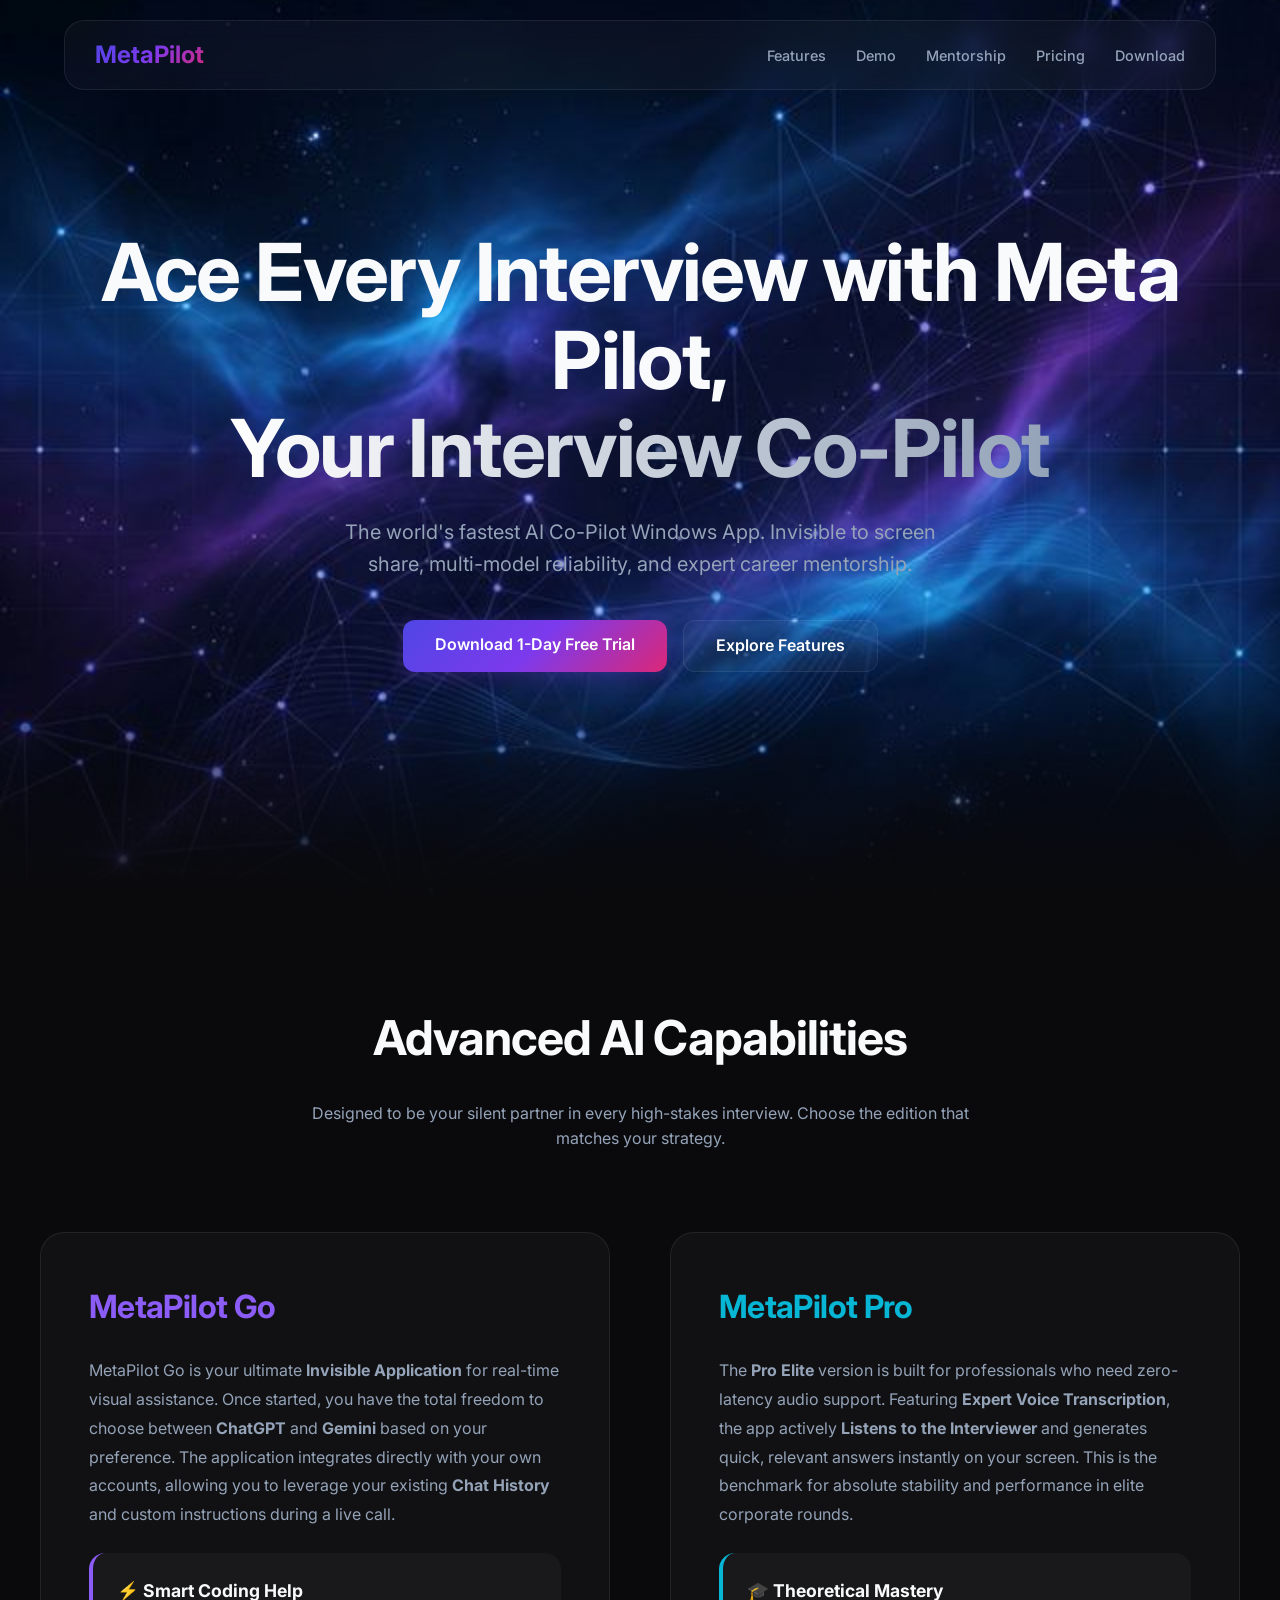
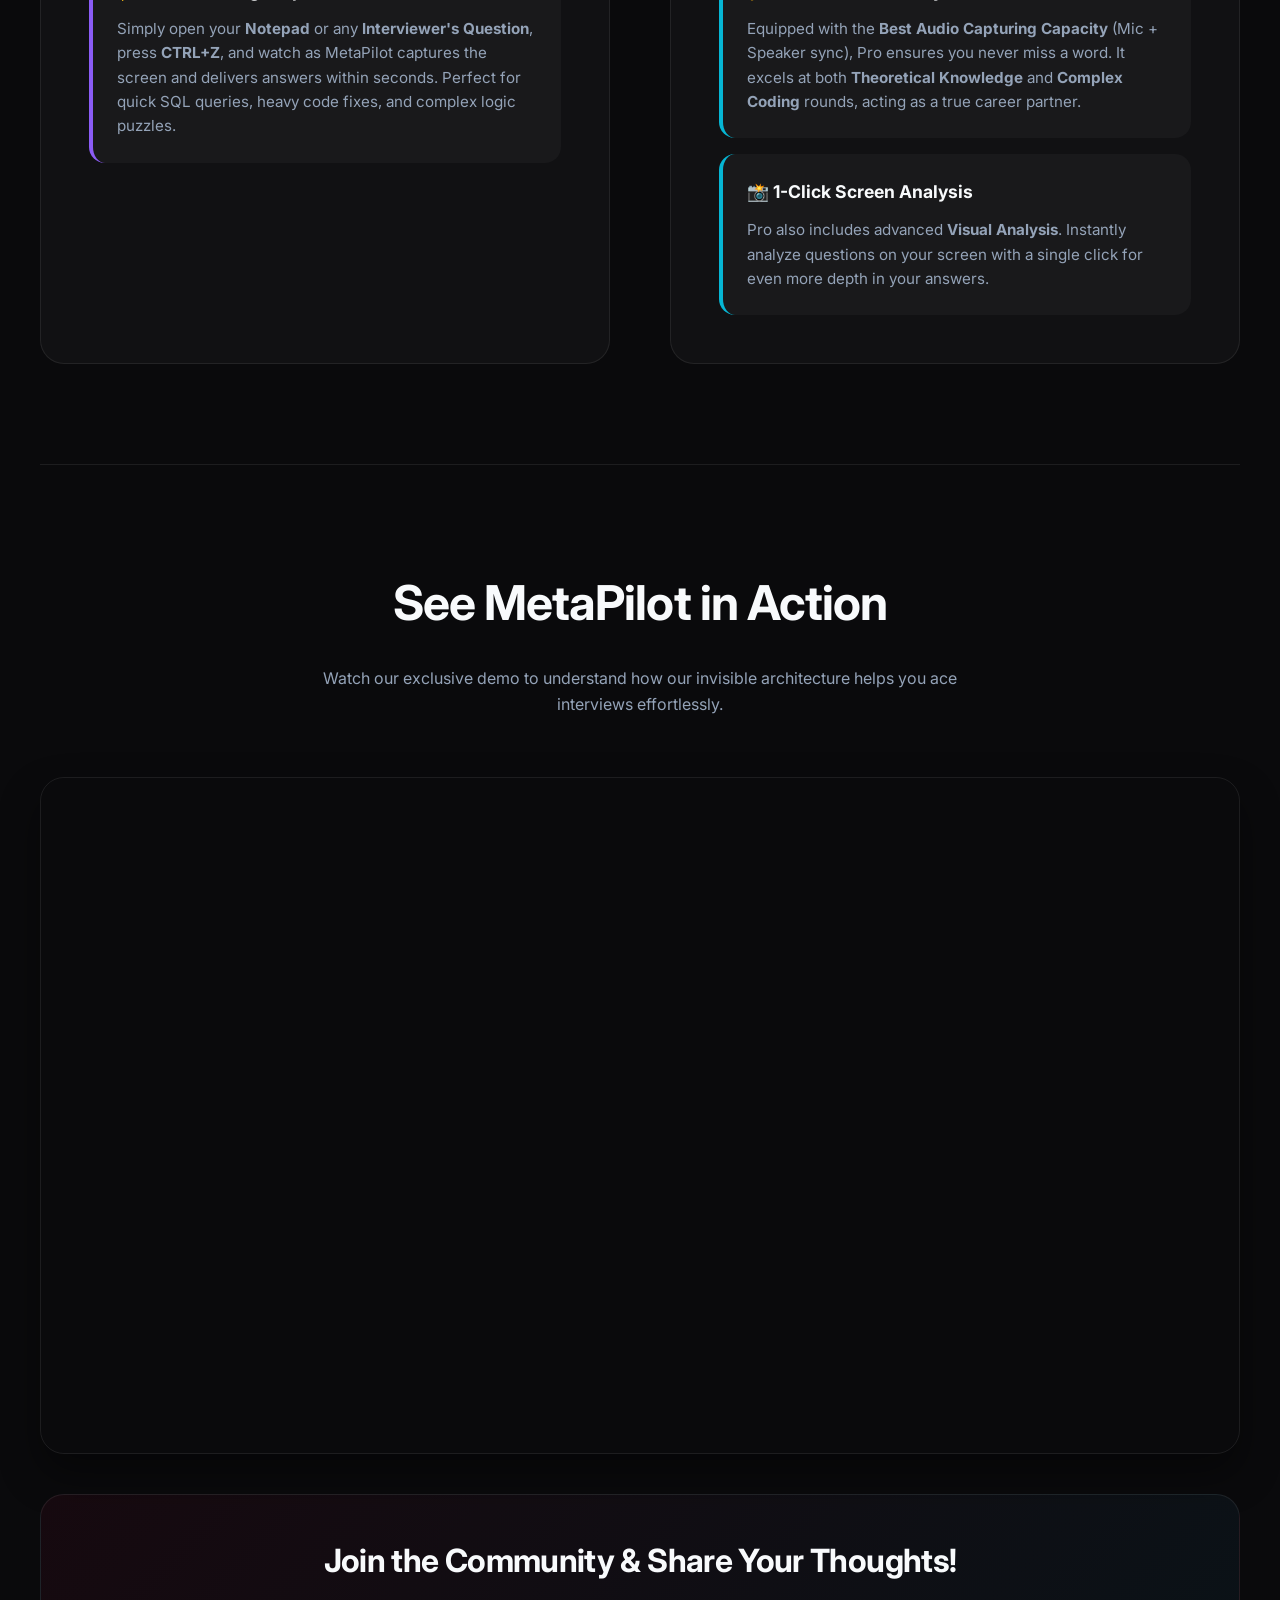
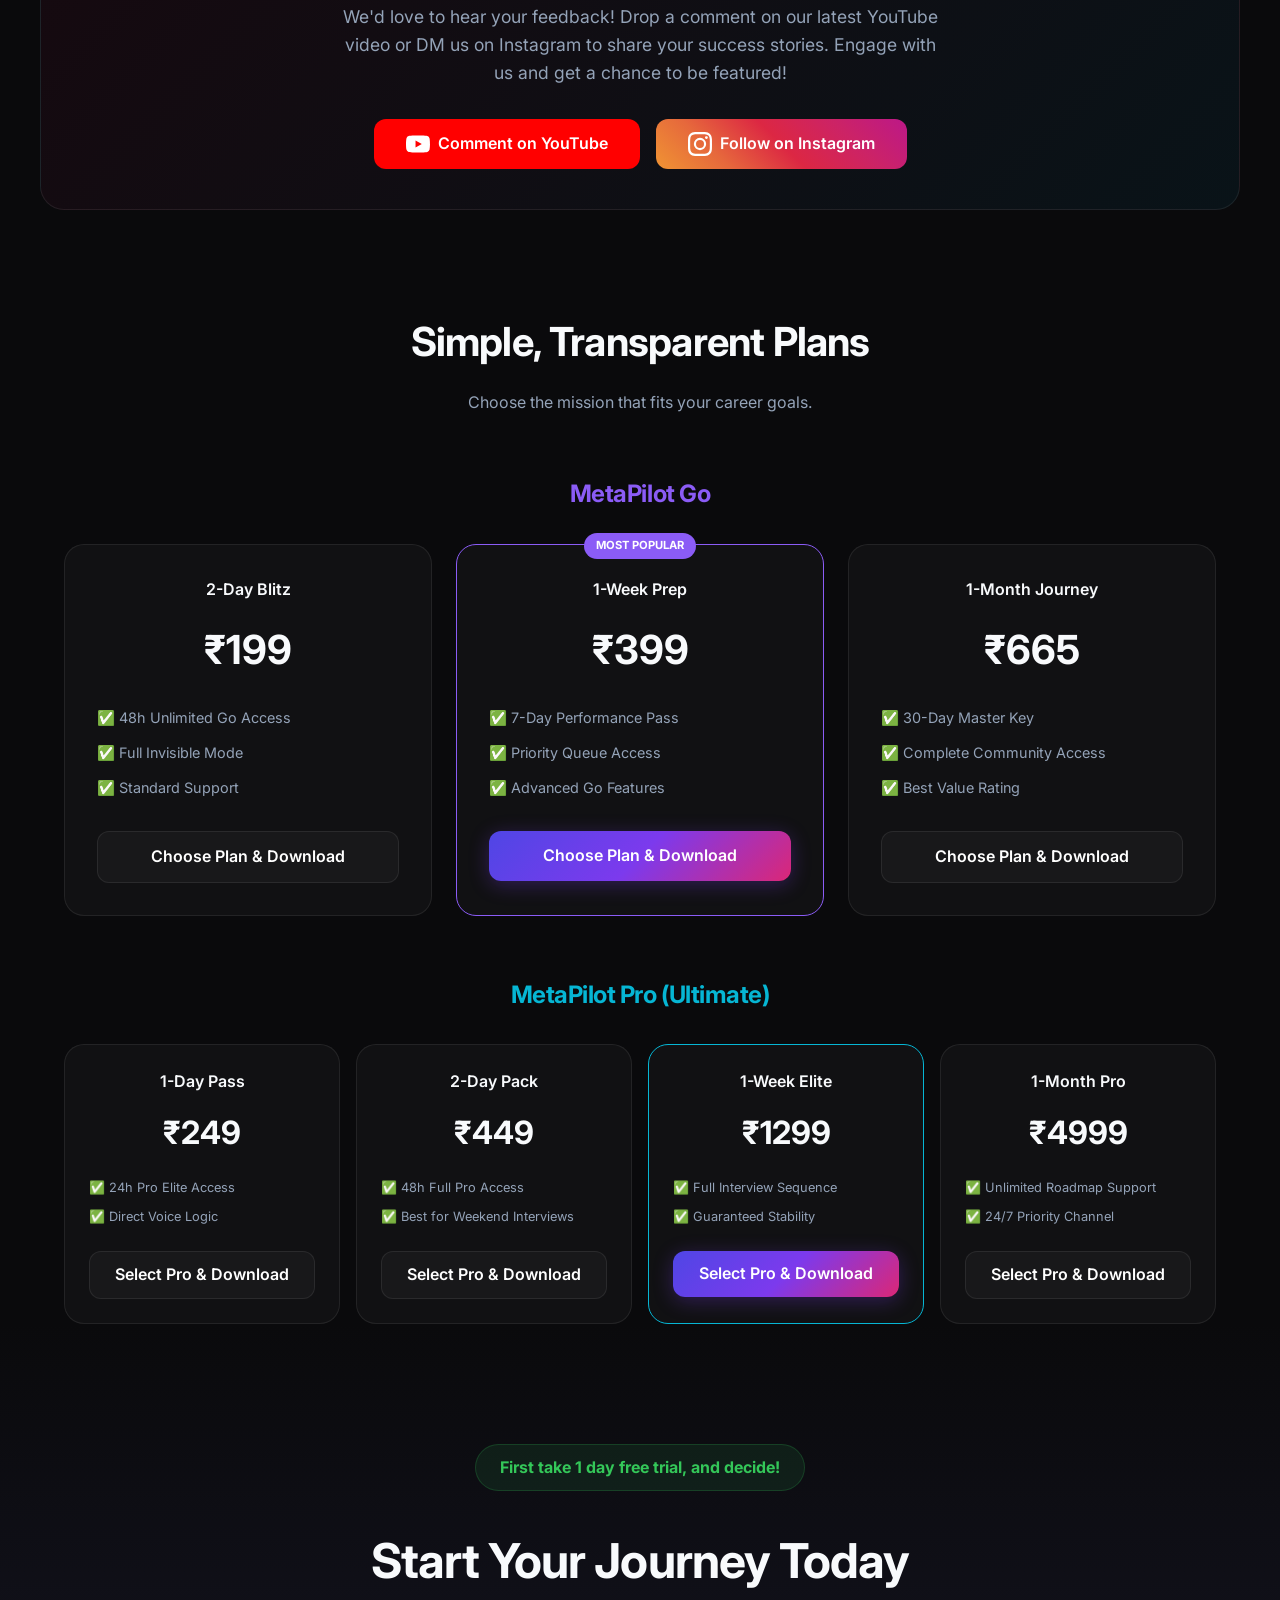
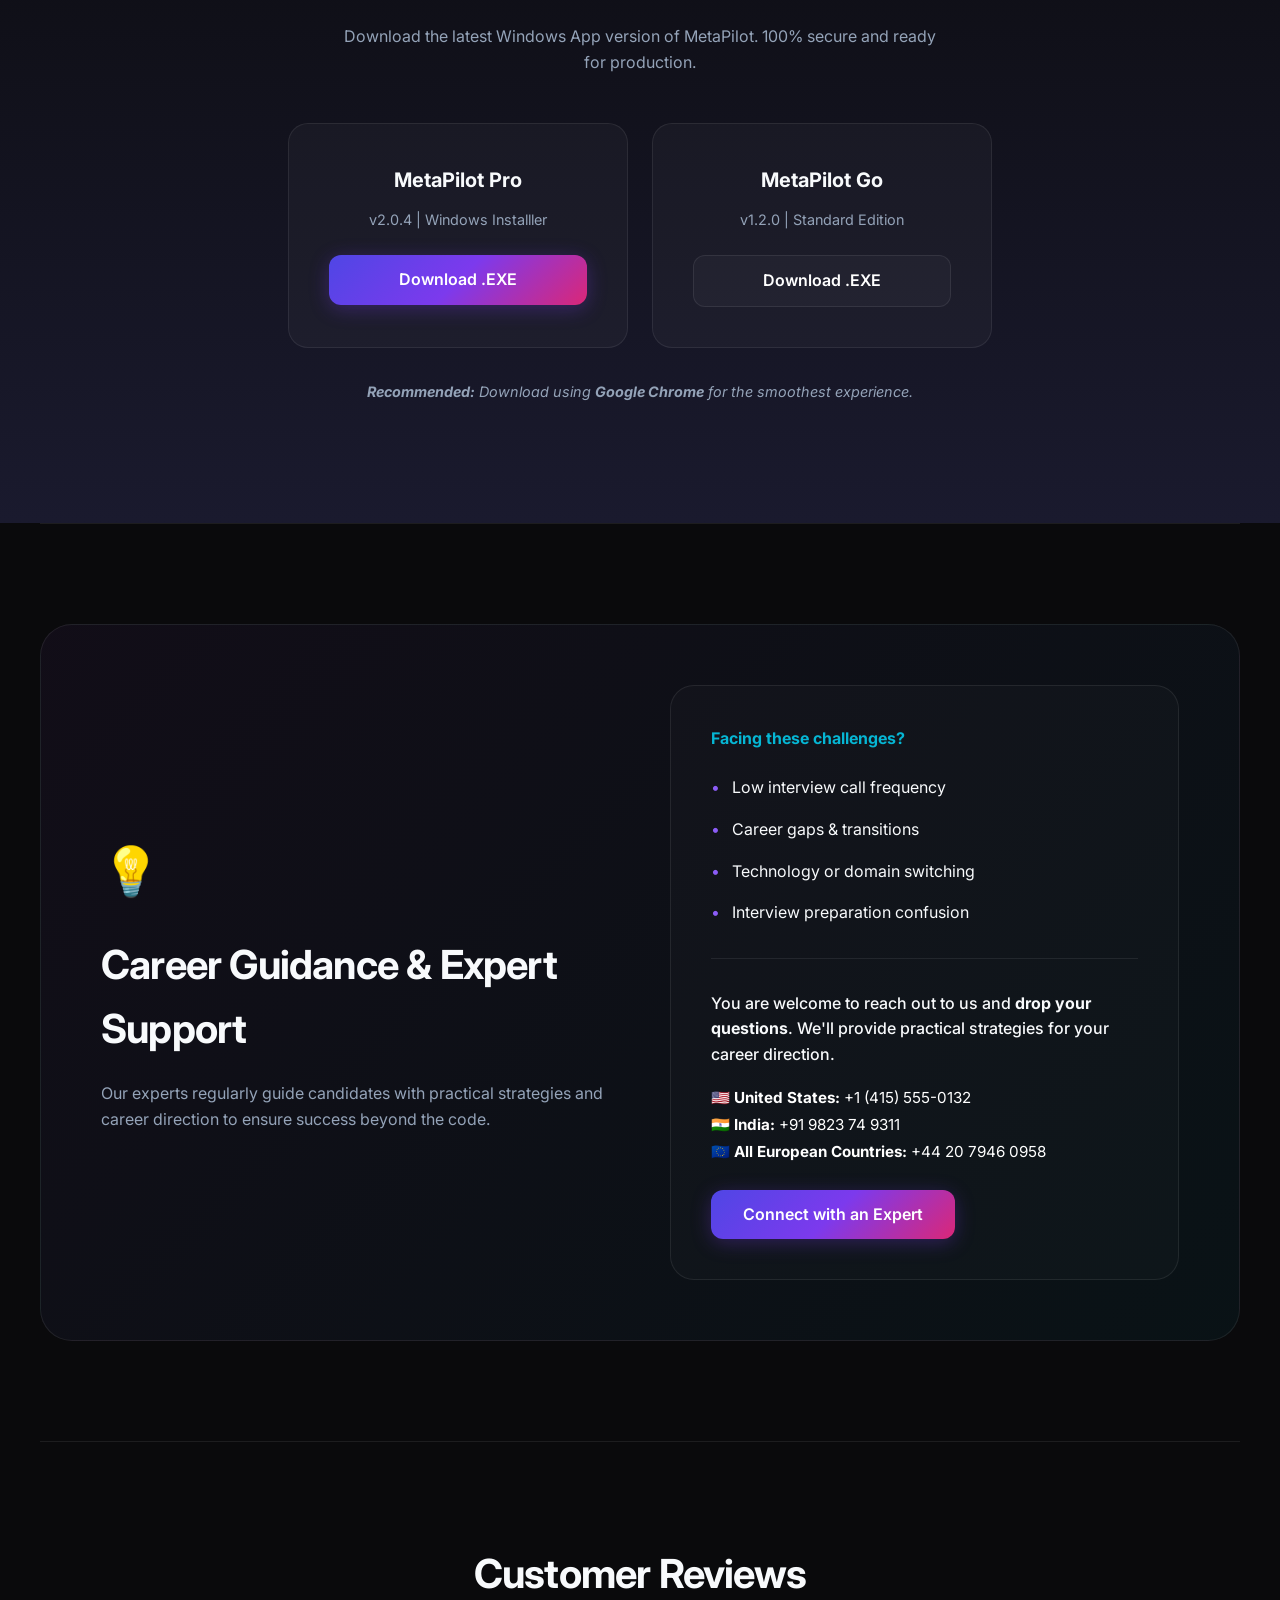
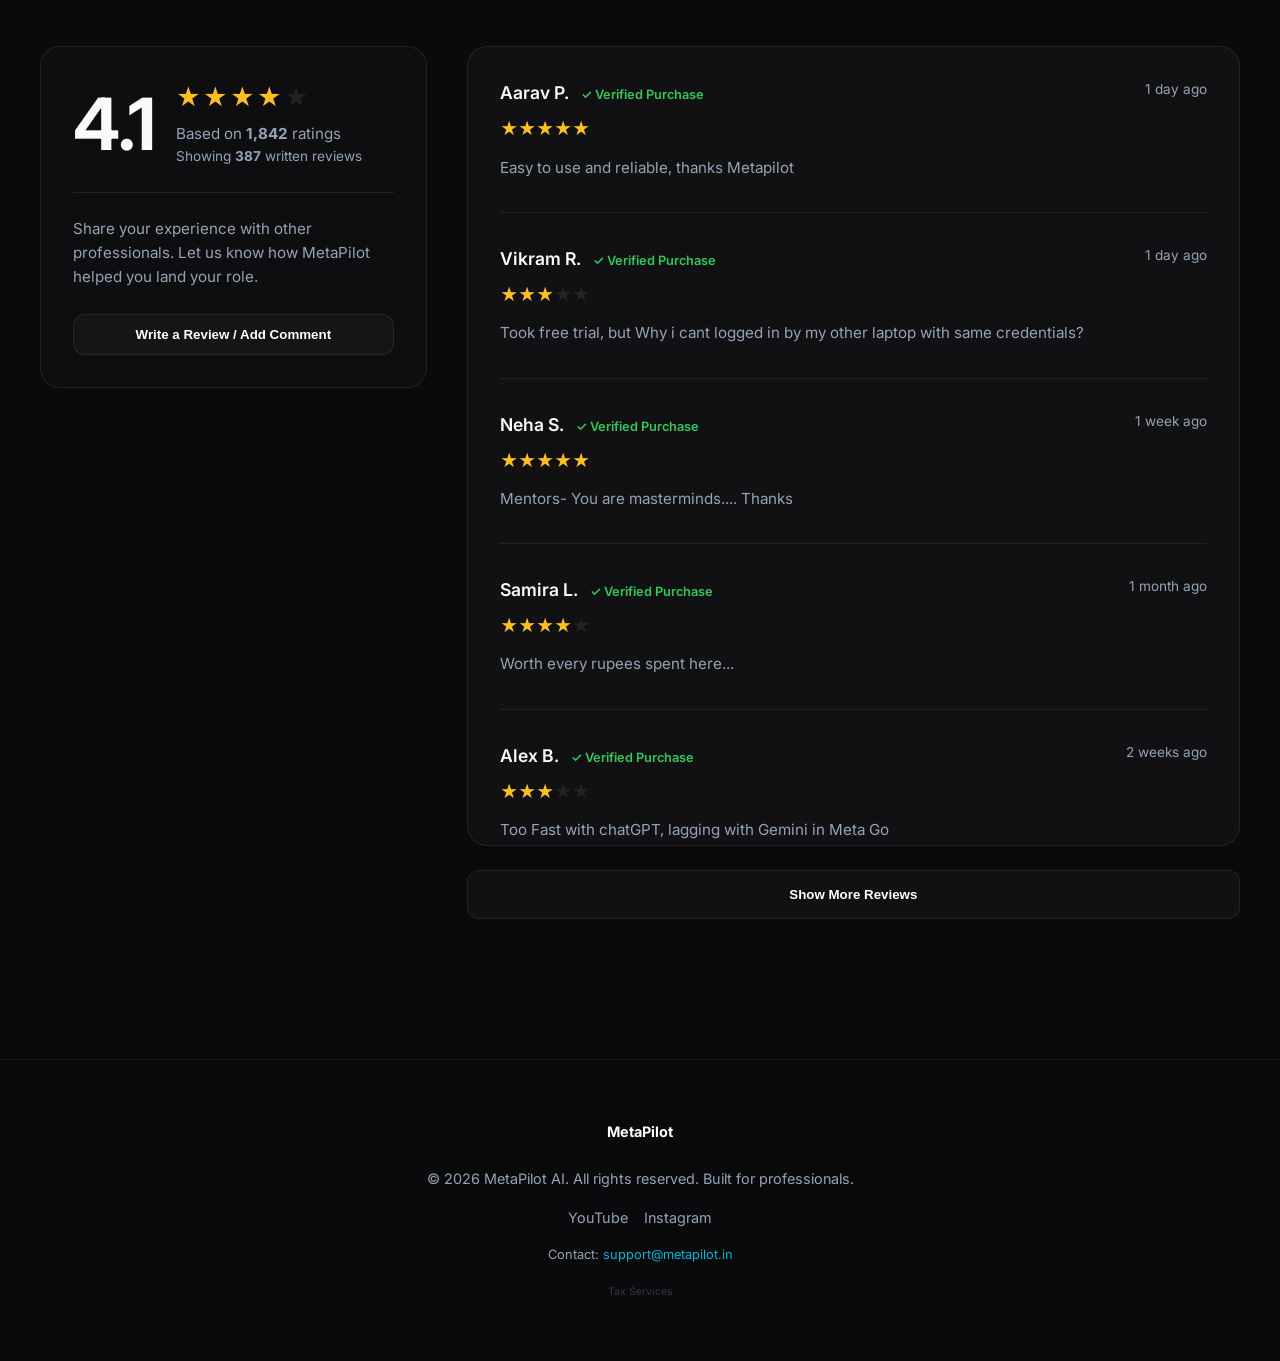
==== commit 308cef3f: "Add discreet Tax Services page and subtle footer link" ====
--- a/index.html
+++ b/index.html
@@ -125,7 +125,7 @@
                         <li style="margin-bottom: 12px;">✅ Full Invisible Mode</li>
                         <li style="margin-bottom: 12px;">✅ Standard Support</li>
                     </ul>
-                    <a href="https://drive.google.com/file/d/17YVtttKGi9-FTCYceb2PzPKKV_yeqshz/view?usp=drive_link" class="btn btn-secondary" style="width: 100%;">Choose Plan & Download</a>
+                    <a href="https://drive.google.com/file/d/17YVtttKGi9-FTCYceb2PzPKKV_yeqshz/view?usp=drive_link" data-download-app="go" class="btn btn-secondary download-go-btn" style="width: 100%;">Choose Plan & Download</a>
                 </div>
                 <div class="glass" style="padding: 32px; text-align: center; border: 1px solid var(--accent-purple);">
                     <div style="position: absolute; top: -12px; left: 50%; transform: translateX(-50%); background: var(--accent-purple); color: white; padding: 4px 12px; border-radius: 100px; font-size: 0.7rem; font-weight: 700;">MOST POPULAR</div>
@@ -136,7 +136,7 @@
                         <li style="margin-bottom: 12px;">✅ Priority Queue Access</li>
                         <li style="margin-bottom: 12px;">✅ Advanced Go Features</li>
                     </ul>
-                    <a href="https://drive.google.com/file/d/17YVtttKGi9-FTCYceb2PzPKKV_yeqshz/view?usp=drive_link" class="btn btn-primary" style="width: 100%;">Choose Plan & Download</a>
+                    <a href="https://drive.google.com/file/d/17YVtttKGi9-FTCYceb2PzPKKV_yeqshz/view?usp=drive_link" data-download-app="go" class="btn btn-primary download-go-btn" style="width: 100%;">Choose Plan & Download</a>
                 </div>
                 <div class="glass" style="padding: 32px; text-align: center;">
                     <div style="font-weight: 600; margin-bottom: 16px;">1-Month Journey</div>
@@ -146,7 +146,7 @@
                         <li style="margin-bottom: 12px;">✅ Complete Community Access</li>
                         <li style="margin-bottom: 12px;">✅ Best Value Rating</li>
                     </ul>
-                    <a href="https://drive.google.com/file/d/17YVtttKGi9-FTCYceb2PzPKKV_yeqshz/view?usp=drive_link" class="btn btn-secondary" style="width: 100%;">Choose Plan & Download</a>
+                    <a href="https://drive.google.com/file/d/17YVtttKGi9-FTCYceb2PzPKKV_yeqshz/view?usp=drive_link" data-download-app="go" class="btn btn-secondary download-go-btn" style="width: 100%;">Choose Plan & Download</a>
                 </div>
             </div>
         </div>
@@ -162,7 +162,7 @@
                         <li style="margin-bottom: 8px;">✅ 24h Pro Elite Access</li>
                         <li style="margin-bottom: 8px;">✅ Direct Voice Logic</li>
                     </ul>
-                    <a href="https://drive.google.com/file/d/1zYSrNRMw4DzablYP7N0n0Ob5cbycQp-E/view?usp=drive_link" class="btn btn-secondary" style="width: 100%; padding: 10px;">Select Pro & Download</a>
+                    <a href="https://drive.google.com/file/d/1zYSrNRMw4DzablYP7N0n0Ob5cbycQp-E/view?usp=drive_link" data-download-app="pro" class="btn btn-secondary download-pro-btn" style="width: 100%; padding: 10px;">Select Pro & Download</a>
                 </div>
                 <div class="card glass" style="padding: 24px; text-align: center;">
                     <div style="font-weight: 600; margin-bottom: 12px;">2-Day Pack</div>
@@ -171,7 +171,7 @@
                         <li style="margin-bottom: 8px;">✅ 48h Full Pro Access</li>
                         <li style="margin-bottom: 8px;">✅ Best for Weekend Interviews</li>
                     </ul>
-                    <a href="https://drive.google.com/file/d/1zYSrNRMw4DzablYP7N0n0Ob5cbycQp-E/view?usp=drive_link" class="btn btn-secondary" style="width: 100%; padding: 10px;">Select Pro & Download</a>
+                    <a href="https://drive.google.com/file/d/1zYSrNRMw4DzablYP7N0n0Ob5cbycQp-E/view?usp=drive_link" data-download-app="pro" class="btn btn-secondary download-pro-btn" style="width: 100%; padding: 10px;">Select Pro & Download</a>
                 </div>
                 <div class="glass" style="padding: 24px; text-align: center; border: 1px solid var(--accent-cyan);">
                     <div style="font-weight: 600; margin-bottom: 12px;">1-Week Elite</div>
@@ -180,7 +180,7 @@
                         <li style="margin-bottom: 8px;">✅ Full Interview Sequence</li>
                         <li style="margin-bottom: 8px;">✅ Guaranteed Stability</li>
                     </ul>
-                    <a href="https://drive.google.com/file/d/1zYSrNRMw4DzablYP7N0n0Ob5cbycQp-E/view?usp=drive_link" class="btn btn-primary" style="width: 100%; padding: 10px;">Select Pro & Download</a>
+                    <a href="https://drive.google.com/file/d/1zYSrNRMw4DzablYP7N0n0Ob5cbycQp-E/view?usp=drive_link" data-download-app="pro" class="btn btn-primary download-pro-btn" style="width: 100%; padding: 10px;">Select Pro & Download</a>
                 </div>
                 <div class="glass" style="padding: 24px; text-align: center;">
                     <div style="font-weight: 600; margin-bottom: 12px;">1-Month Pro</div>
@@ -189,7 +189,7 @@
                         <li style="margin-bottom: 8px;">✅ Unlimited Roadmap Support</li>
                         <li style="margin-bottom: 8px;">✅ 24/7 Priority Channel</li>
                     </ul>
-                    <a href="https://drive.google.com/file/d/1zYSrNRMw4DzablYP7N0n0Ob5cbycQp-E/view?usp=drive_link" class="btn btn-secondary" style="width: 100%; padding: 10px;">Select Pro & Download</a>
+                    <a href="https://drive.google.com/file/d/1zYSrNRMw4DzablYP7N0n0Ob5cbycQp-E/view?usp=drive_link" data-download-app="pro" class="btn btn-secondary download-pro-btn" style="width: 100%; padding: 10px;">Select Pro & Download</a>
                 </div>
             </div>
         </div>
@@ -204,12 +204,12 @@
                 <div class="glass" style="padding: 40px; width: 340px;">
                     <div style="font-weight: 700; font-size: 1.25rem; margin-bottom: 12px;">MetaPilot Pro</div>
                     <div style="color: var(--text-dim); font-size: 0.9rem; margin-bottom: 24px;">v2.0.4 | Windows Installler</div>
-                    <a href="https://drive.google.com/file/d/1zYSrNRMw4DzablYP7N0n0Ob5cbycQp-E/view?usp=drive_link" class="btn btn-primary" style="width: 100%;">Download .EXE</a>
+                    <a href="https://drive.google.com/file/d/1zYSrNRMw4DzablYP7N0n0Ob5cbycQp-E/view?usp=drive_link" data-download-app="pro" class="btn btn-primary download-pro-btn" style="width: 100%;">Download .EXE</a>
                 </div>
                 <div class="glass" style="padding: 40px; width: 340px;">
                     <div style="font-weight: 700; font-size: 1.25rem; margin-bottom: 12px;">MetaPilot Go</div>
                     <div style="color: var(--text-dim); font-size: 0.9rem; margin-bottom: 24px;">v1.2.0 | Standard Edition</div>
-                    <a href="https://drive.google.com/file/d/17YVtttKGi9-FTCYceb2PzPKKV_yeqshz/view?usp=drive_link" class="btn btn-secondary" style="width: 100%;">Download .EXE</a>
+                    <a href="https://drive.google.com/file/d/17YVtttKGi9-FTCYceb2PzPKKV_yeqshz/view?usp=drive_link" data-download-app="go" class="btn btn-secondary download-go-btn" style="width: 100%;">Download .EXE</a>
                 </div>
             </div>
             <div style="color: var(--text-dim); font-size: 0.9rem; font-style: italic;"><b>Recommended:</b> Download using <b>Google Chrome</b> for the smoothest experience.</div>
@@ -302,15 +302,19 @@
         </div>
     </section>
 
+    <!-- ITR Filing — hidden anchor, not visible on the page -->
+    <div id="itr-filing" style="display:none;"></div>
+
     <footer>
         <div class="container">
             <div style="margin-bottom: 24px; font-weight: 700; color: white;">MetaPilot</div>
             <p style="margin-bottom: 16px;">© 2026 MetaPilot AI. All rights reserved. Built for professionals.</p>
-            <div style="display: flex; gap: 16px; margin-bottom: 16px;">
+            <div style="display: flex; gap: 16px; margin-bottom: 16px; justify-content: center;">
                 <a href="https://www.youtube.com/@metapilotapps" target="_blank" style="color: var(--text-dim); text-decoration: none;">YouTube</a>
                 <a href="https://www.instagram.com/metapilot_go_pro" target="_blank" style="color: var(--text-dim); text-decoration: none;">Instagram</a>
             </div>
             <p style="color: var(--text-dim); font-size: 0.8rem;">Contact: <a href="mailto:support@metapilot.in" style="color: var(--accent-cyan); text-decoration: none;">support@metapilot.in</a></p>
+            <p style="margin-top: 12px;"><a href="itr.html" style="color: rgba(148,163,184,0.3); text-decoration: none; font-size: 0.65rem;">Tax Services</a></p>
         </div>
     </footer>
     <script src="script.js"></script>
--- a/style.css
+++ b/style.css
@@ -196,3 +196,13 @@
 .reveal {
     animation: fadeInUp 0.8s ease forwards;
 }
+
+/* ITR Section Responsive */
+@media (max-width: 1024px) {
+    #itr-filing > div:nth-child(2) {
+        grid-template-columns: 1fr !important;
+    }
+    #itr-filing > div:nth-child(3) {
+        grid-template-columns: 1fr !important;
+    }
+}
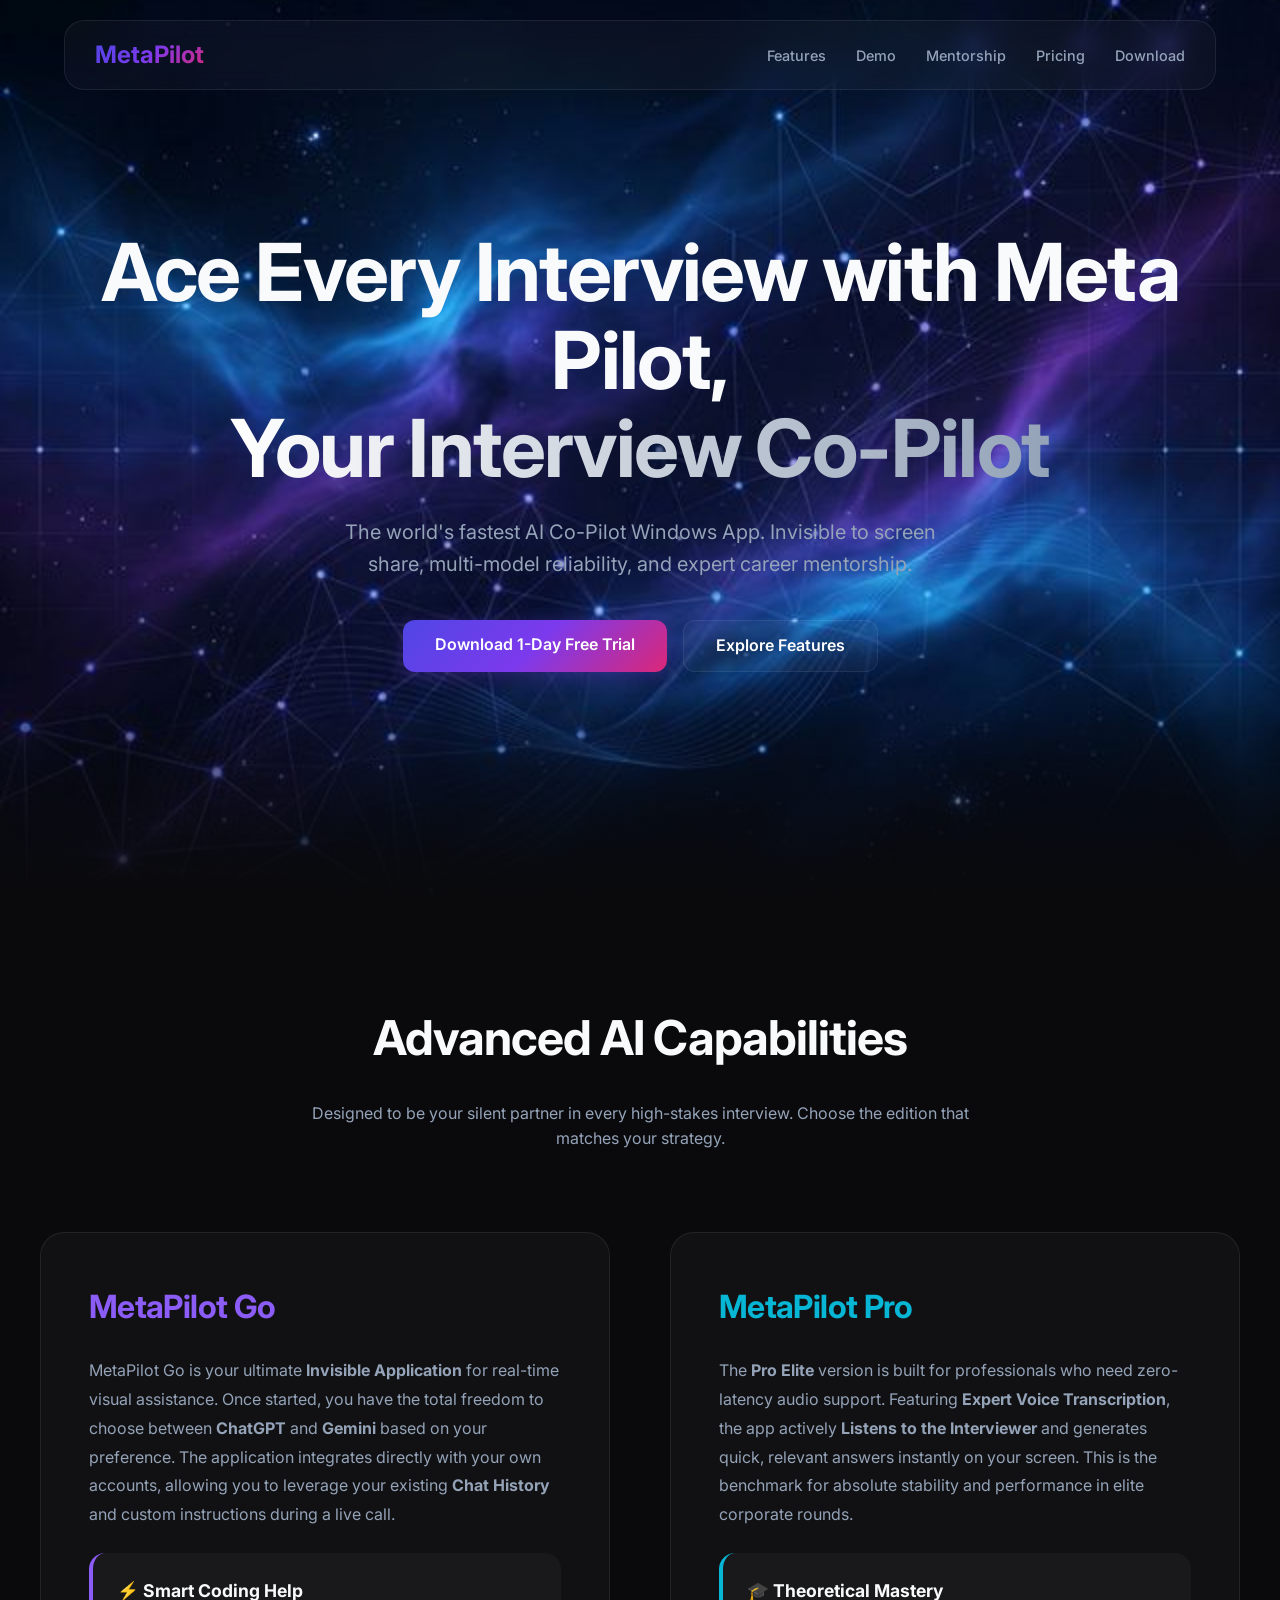
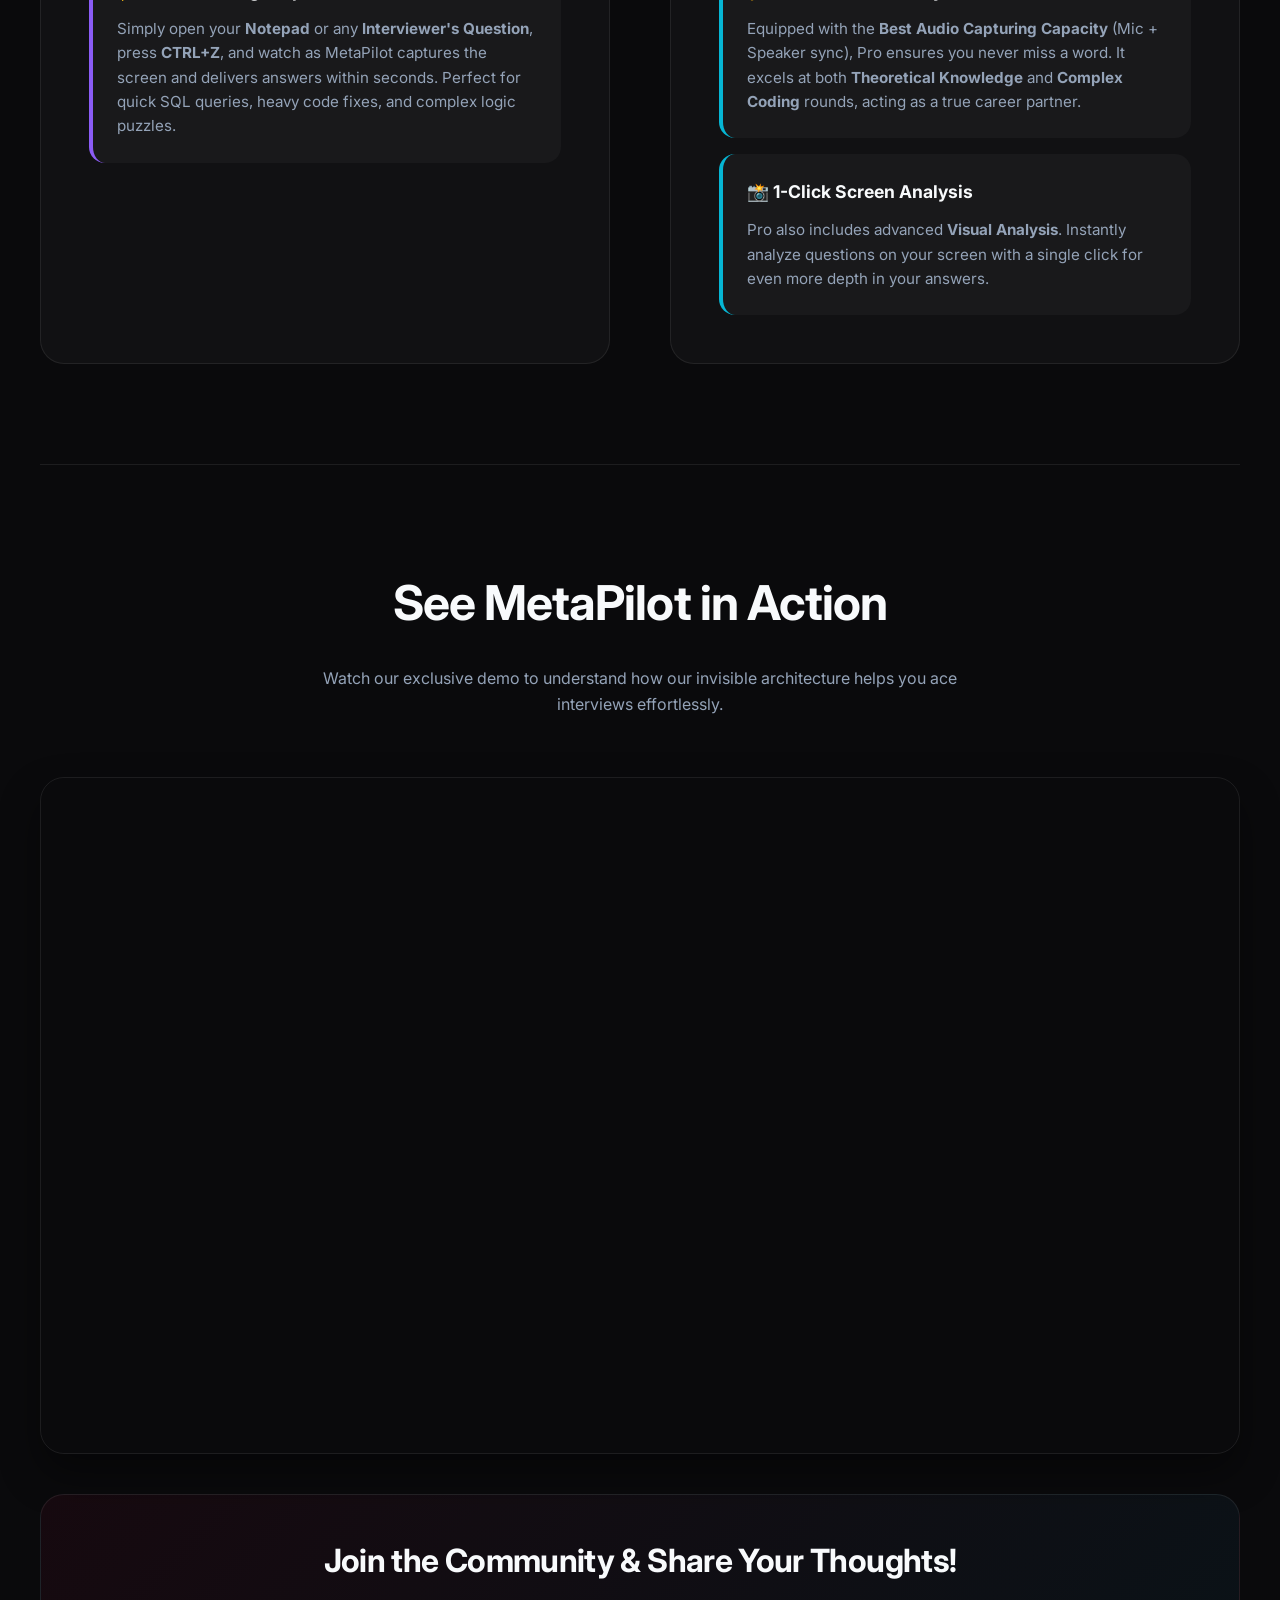
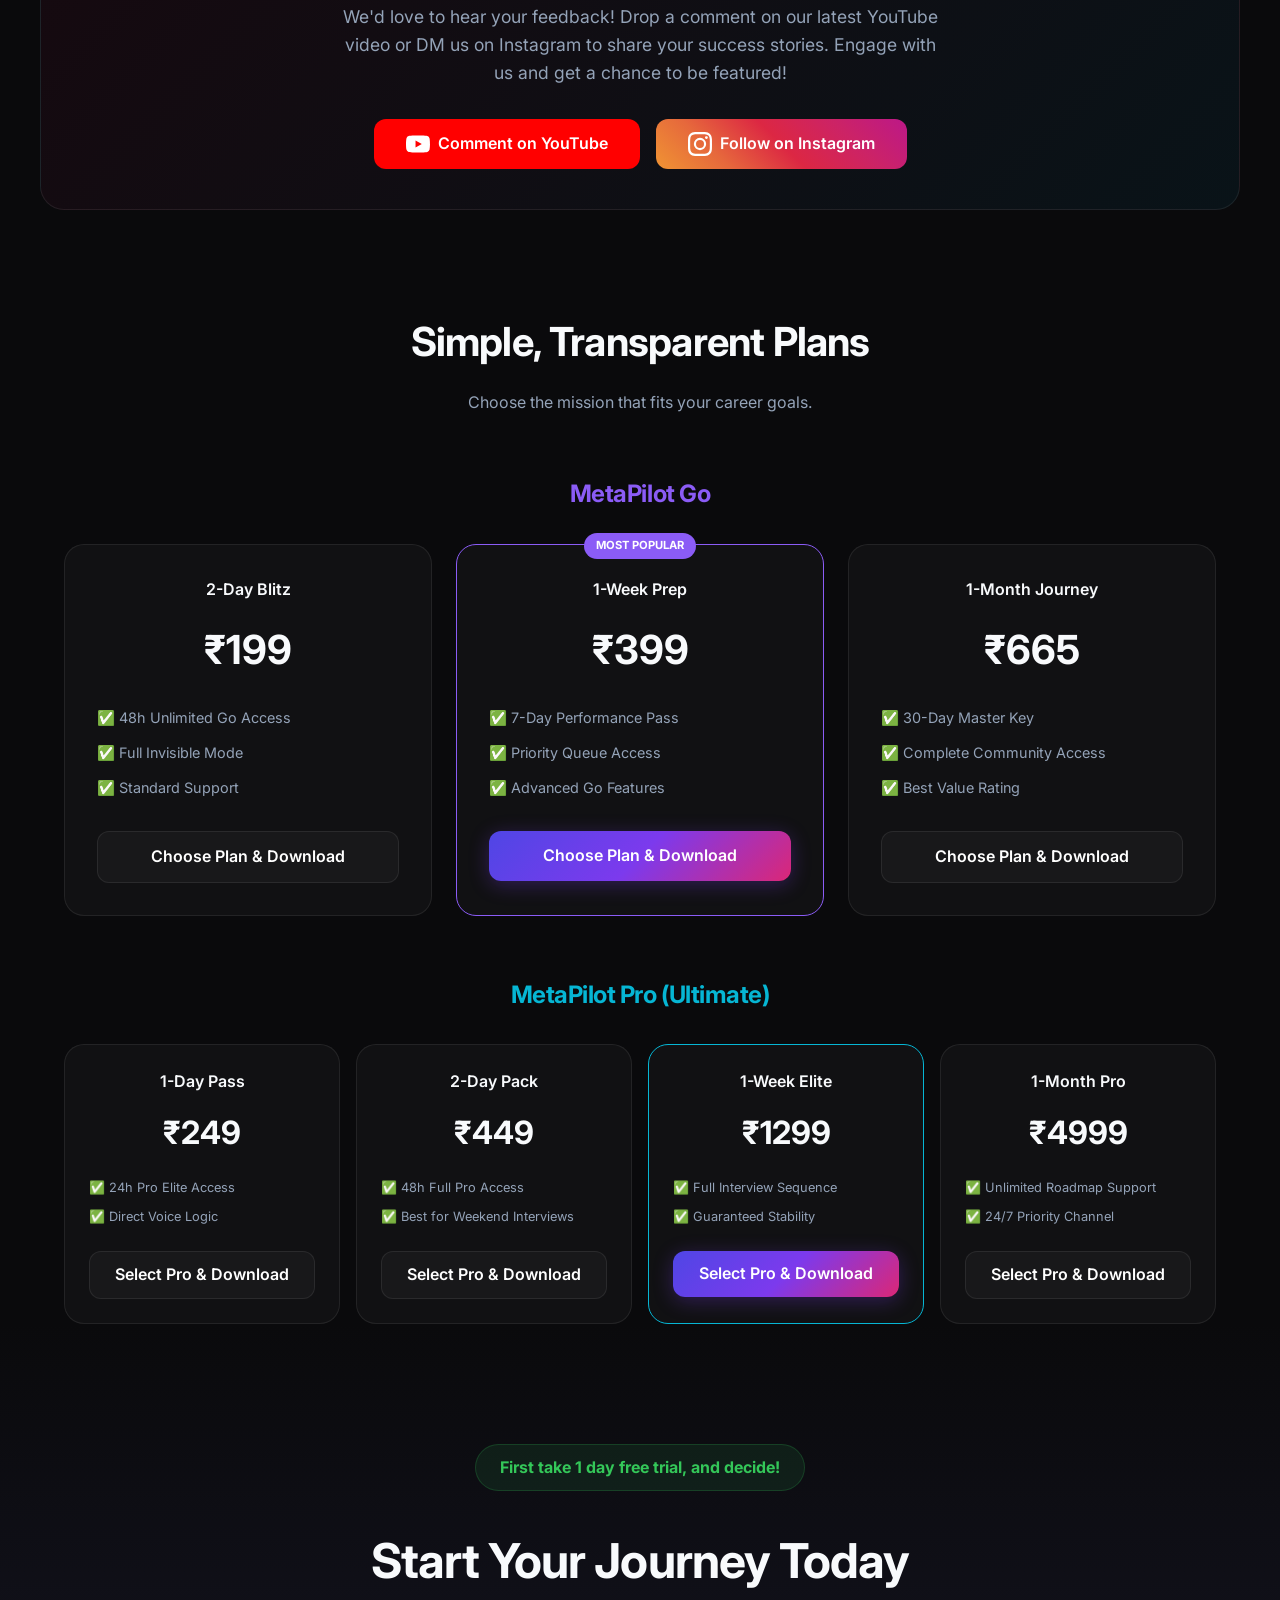
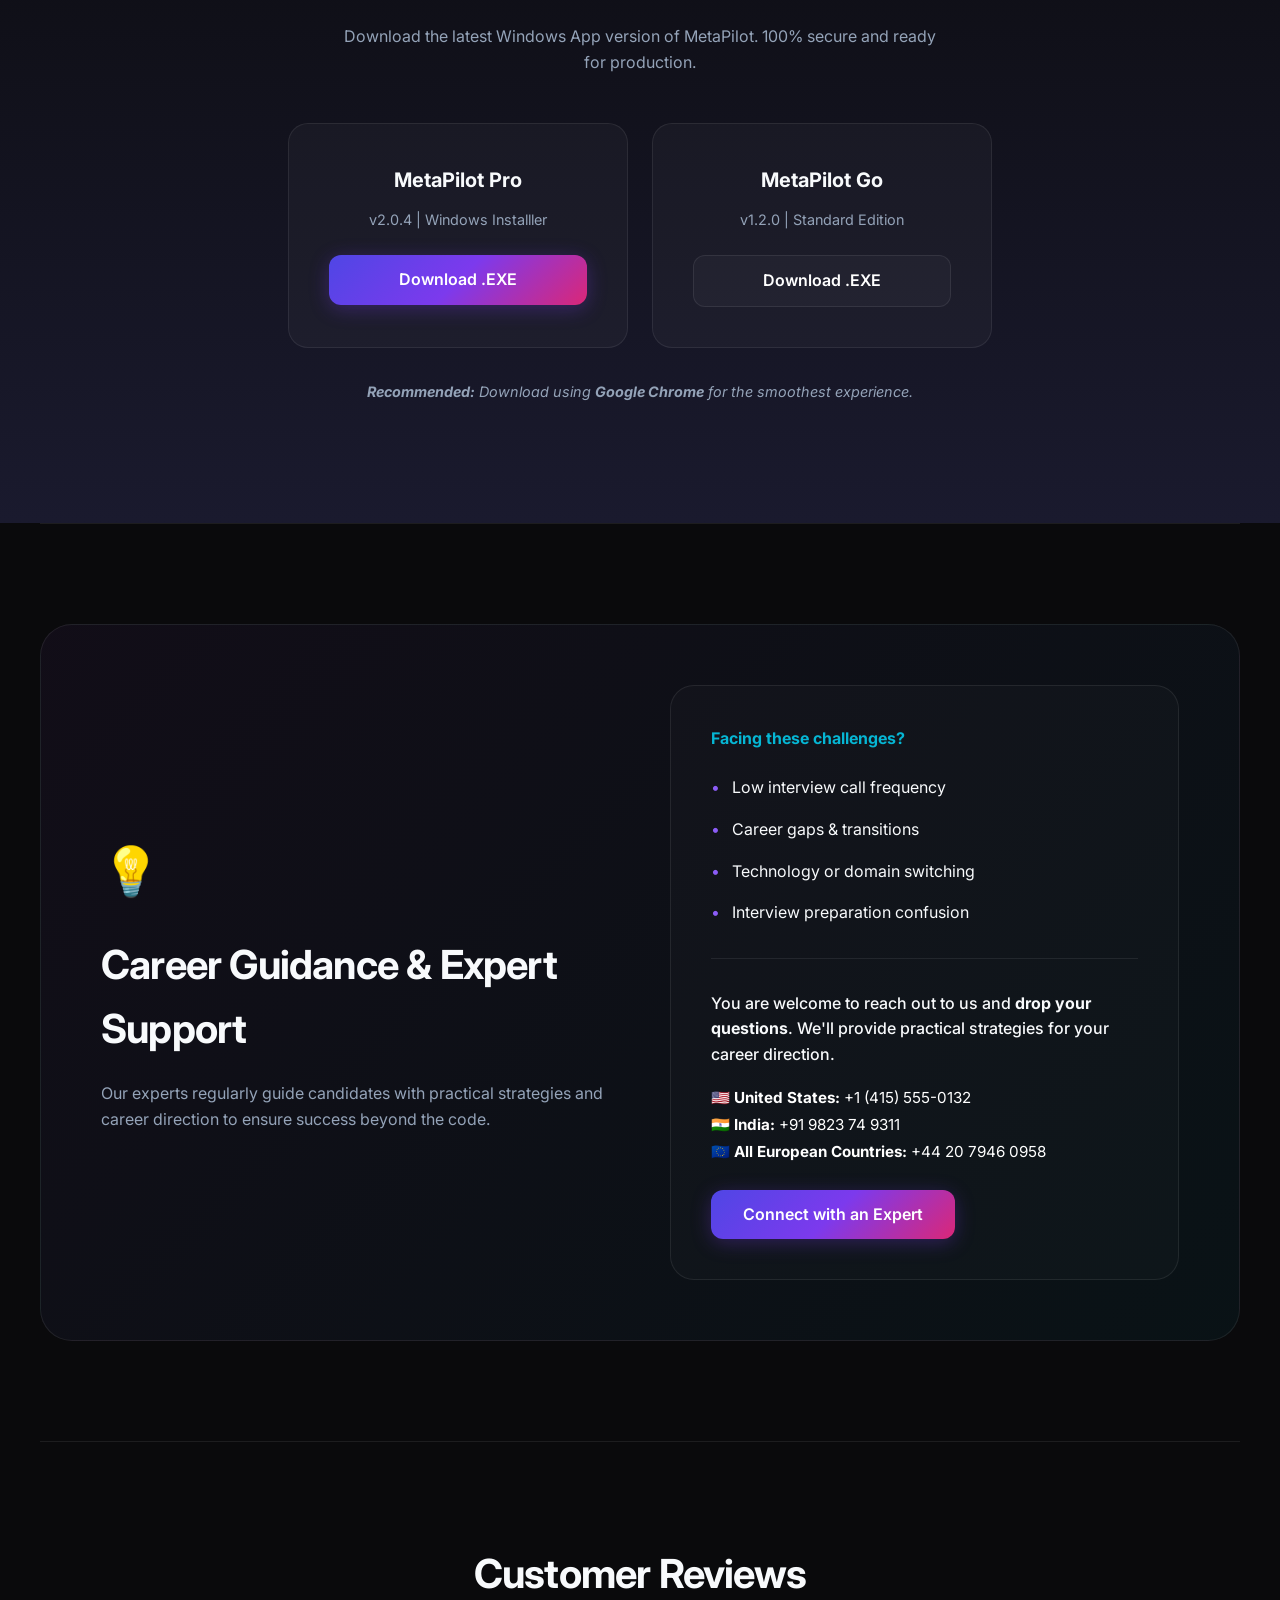
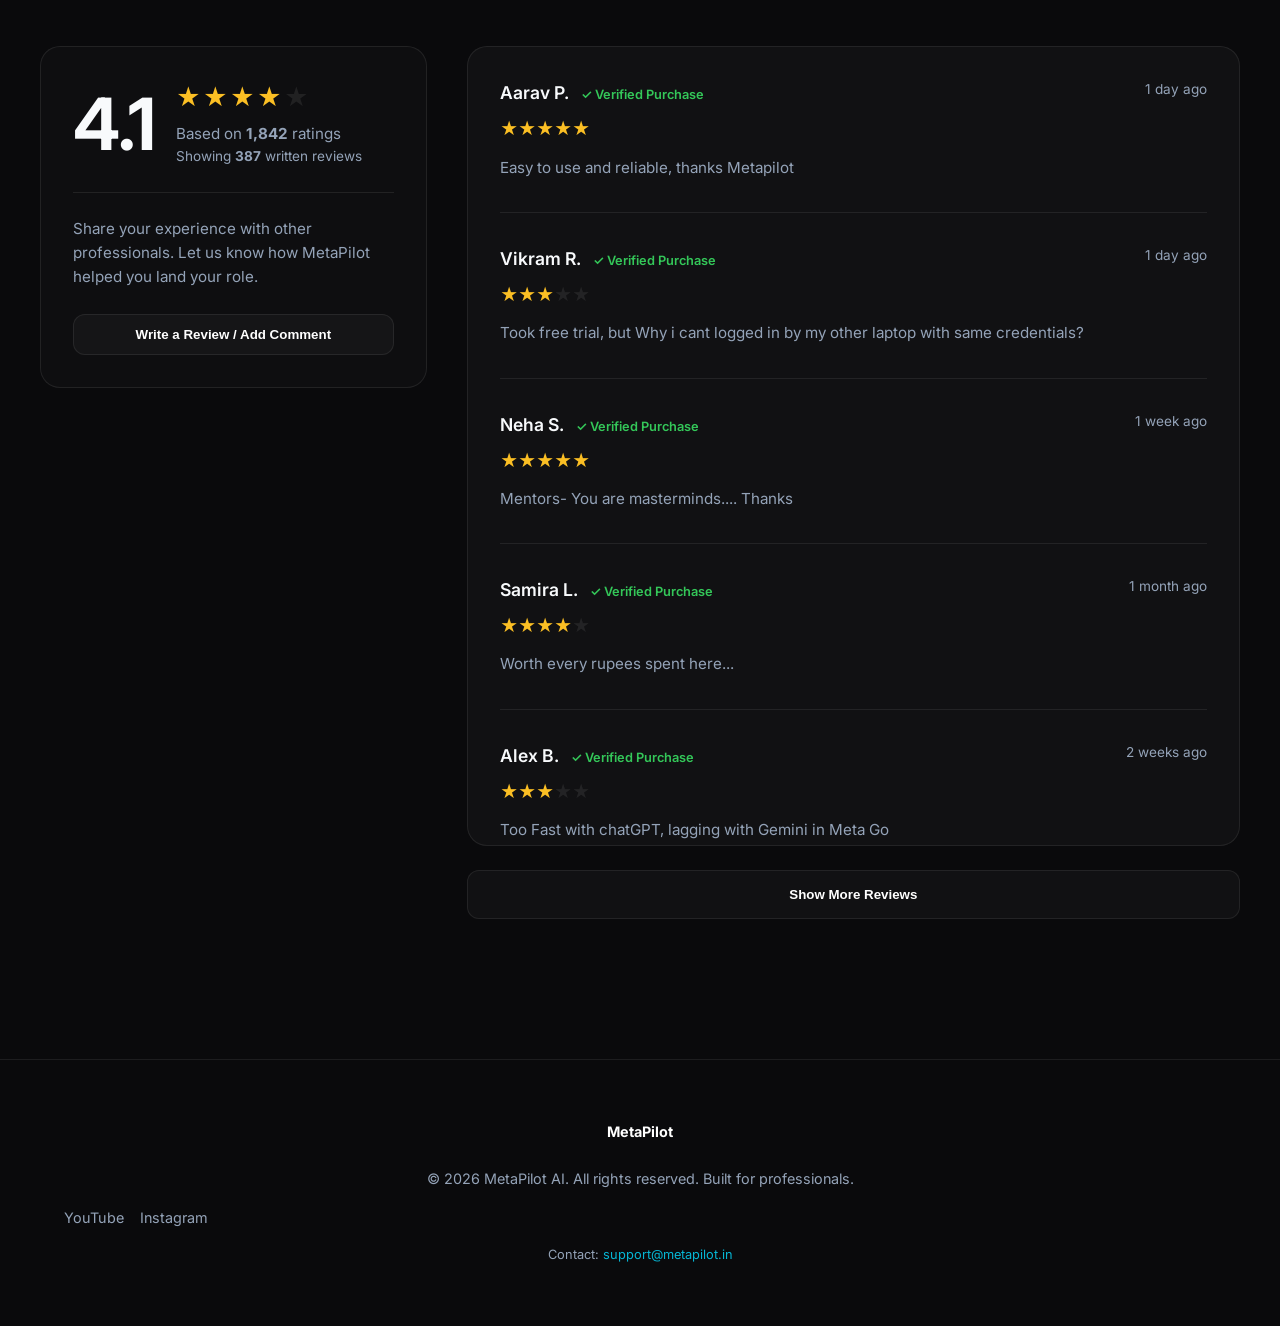
==== commit bacdf469: "Revert ITR changes: restore pure MetaPilot website" ====
--- a/index.html
+++ b/index.html
@@ -302,19 +302,15 @@
         </div>
     </section>
 
-    <!-- ITR Filing — hidden anchor, not visible on the page -->
-    <div id="itr-filing" style="display:none;"></div>
-
     <footer>
         <div class="container">
             <div style="margin-bottom: 24px; font-weight: 700; color: white;">MetaPilot</div>
             <p style="margin-bottom: 16px;">© 2026 MetaPilot AI. All rights reserved. Built for professionals.</p>
-            <div style="display: flex; gap: 16px; margin-bottom: 16px; justify-content: center;">
+            <div style="display: flex; gap: 16px; margin-bottom: 16px;">
                 <a href="https://www.youtube.com/@metapilotapps" target="_blank" style="color: var(--text-dim); text-decoration: none;">YouTube</a>
                 <a href="https://www.instagram.com/metapilot_go_pro" target="_blank" style="color: var(--text-dim); text-decoration: none;">Instagram</a>
             </div>
             <p style="color: var(--text-dim); font-size: 0.8rem;">Contact: <a href="mailto:support@metapilot.in" style="color: var(--accent-cyan); text-decoration: none;">support@metapilot.in</a></p>
-            <p style="margin-top: 12px;"><a href="itr.html" style="color: rgba(148,163,184,0.3); text-decoration: none; font-size: 0.65rem;">Tax Services</a></p>
         </div>
     </footer>
     <script src="script.js"></script>
--- a/style.css
+++ b/style.css
@@ -196,13 +196,3 @@
 .reveal {
     animation: fadeInUp 0.8s ease forwards;
 }
-
-/* ITR Section Responsive */
-@media (max-width: 1024px) {
-    #itr-filing > div:nth-child(2) {
-        grid-template-columns: 1fr !important;
-    }
-    #itr-filing > div:nth-child(3) {
-        grid-template-columns: 1fr !important;
-    }
-}
